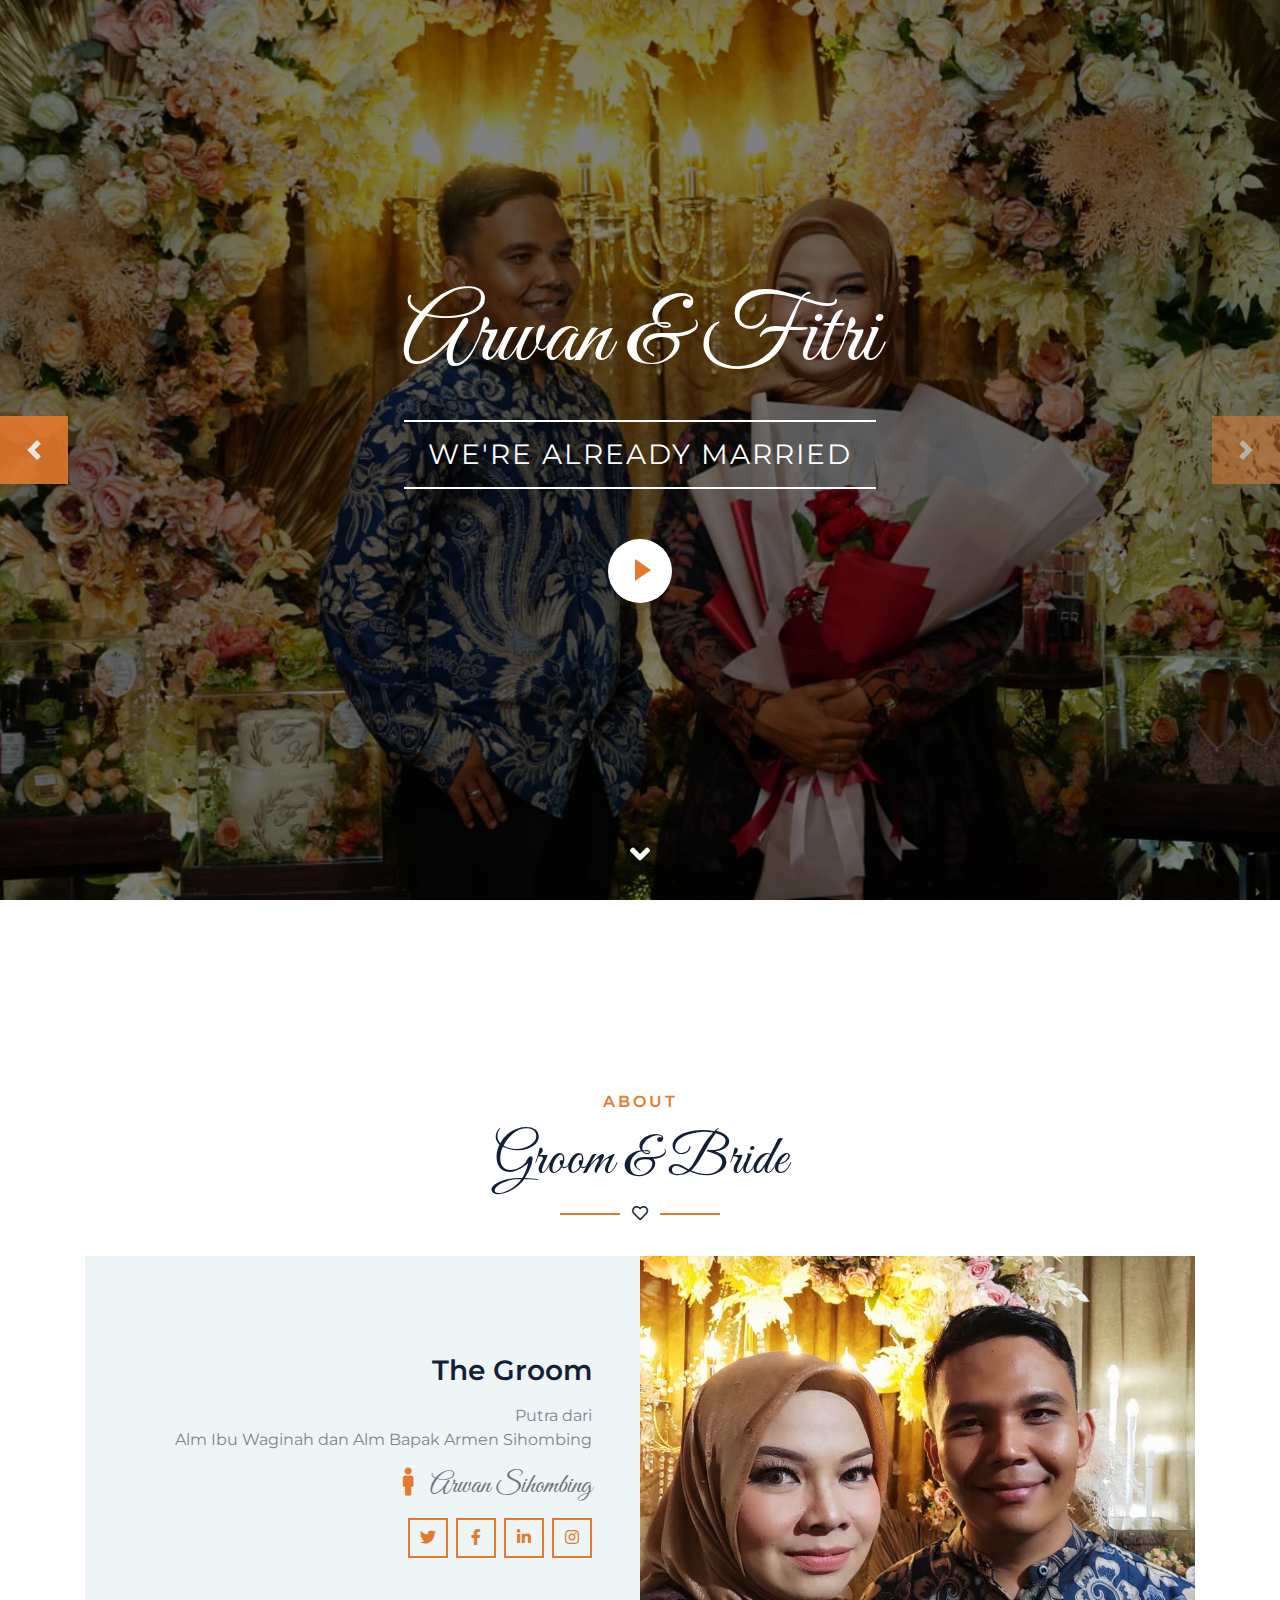
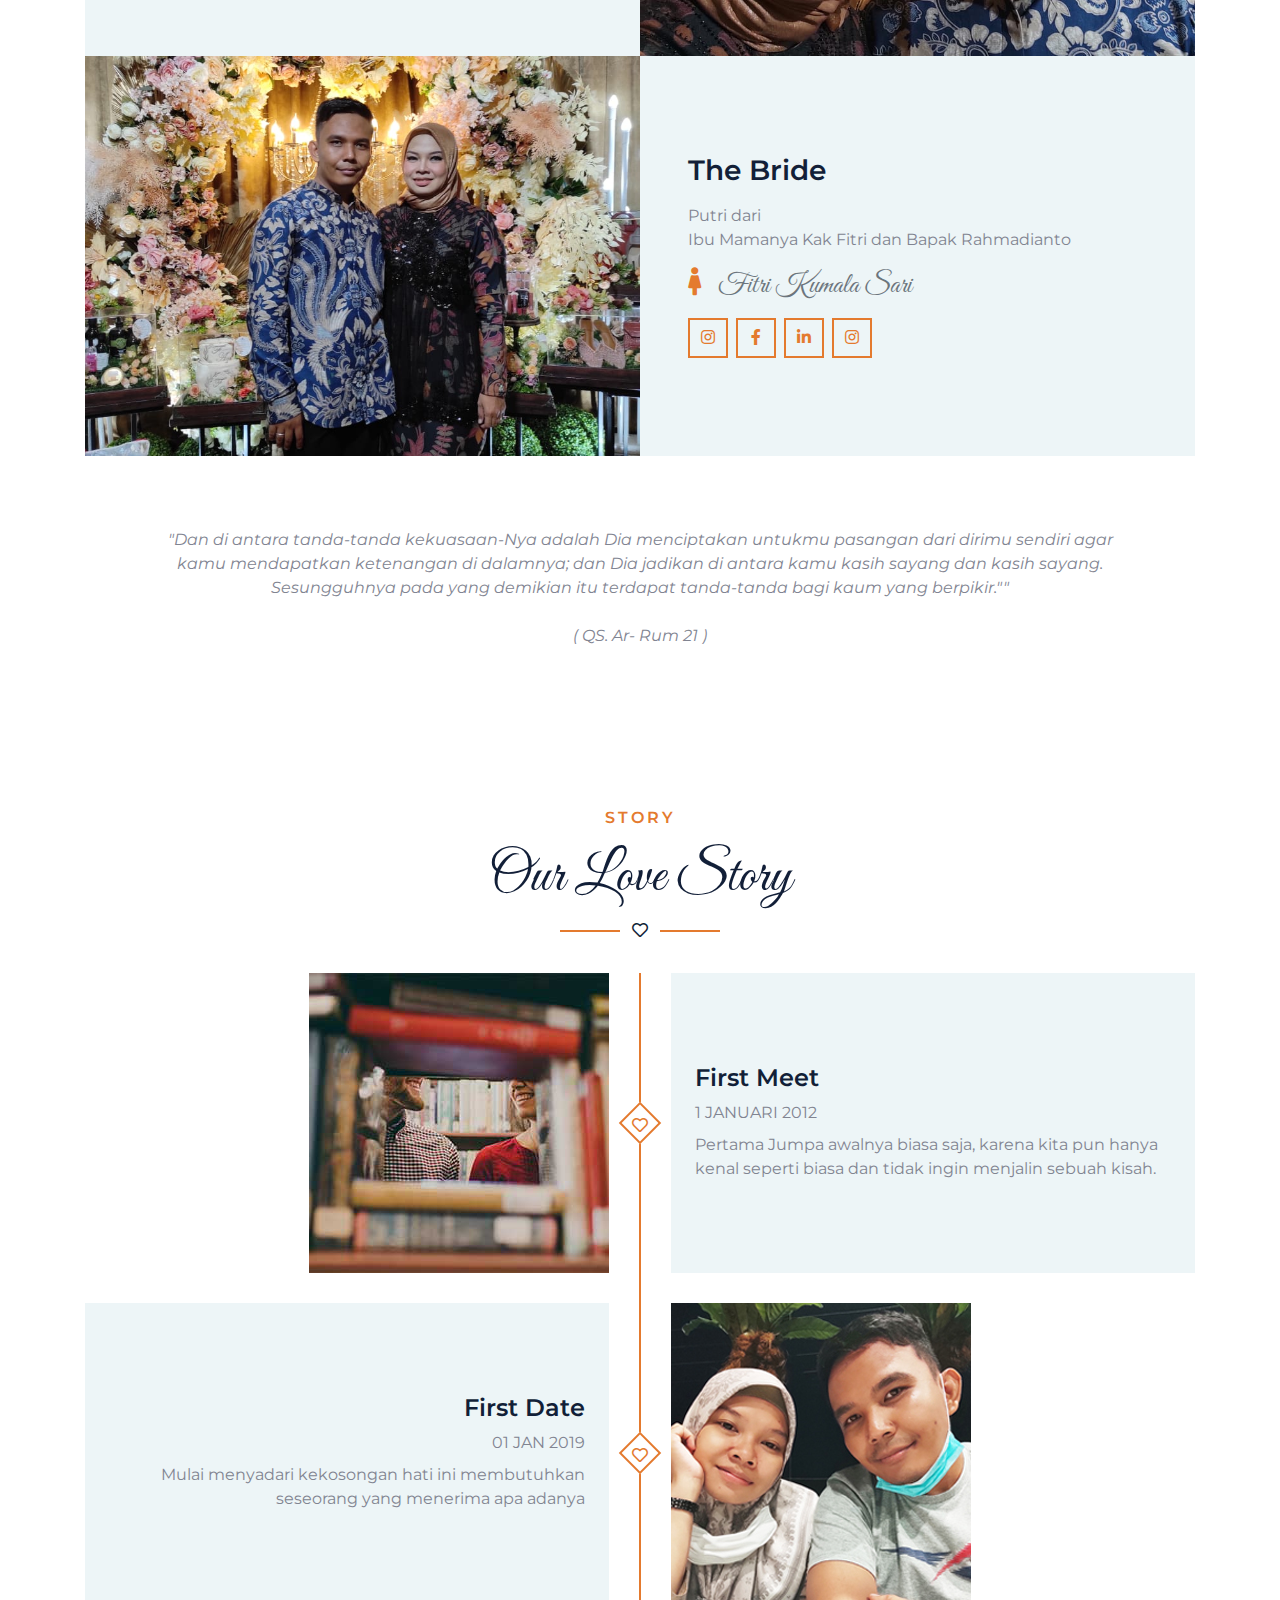
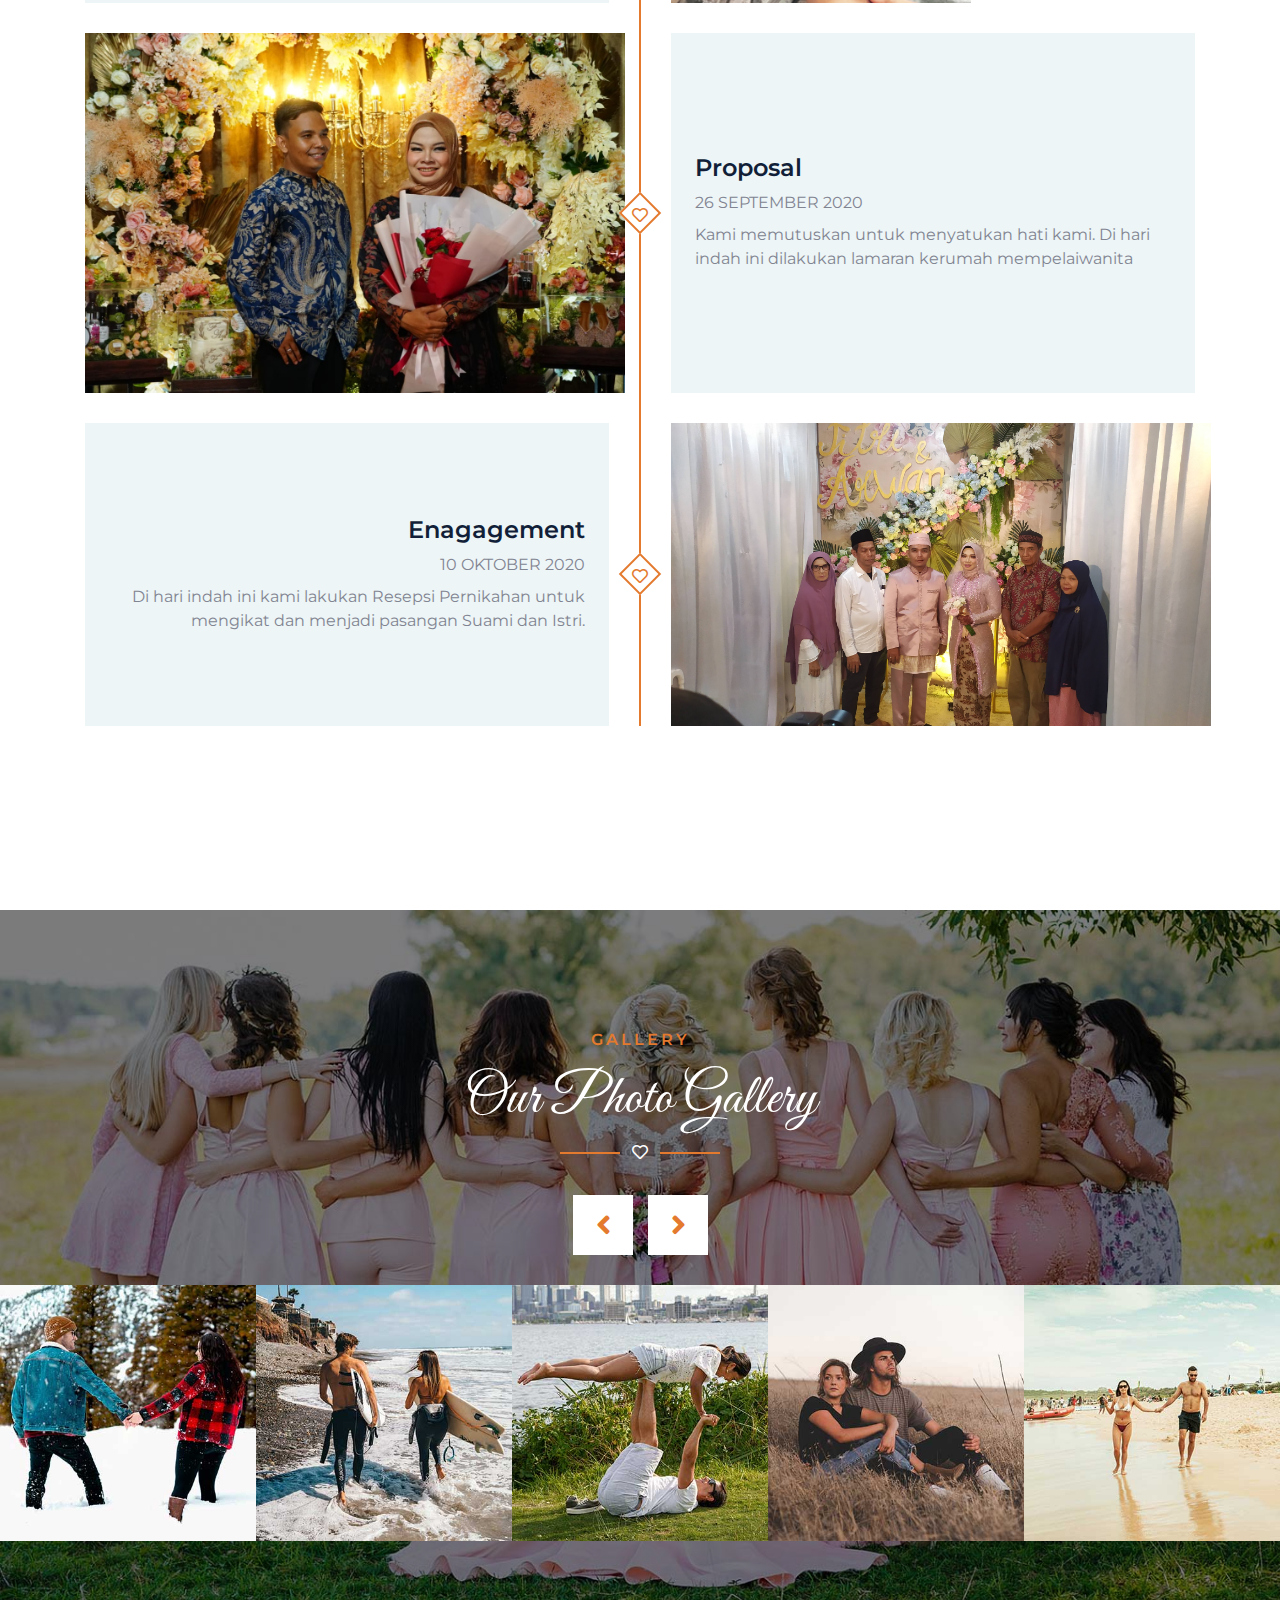
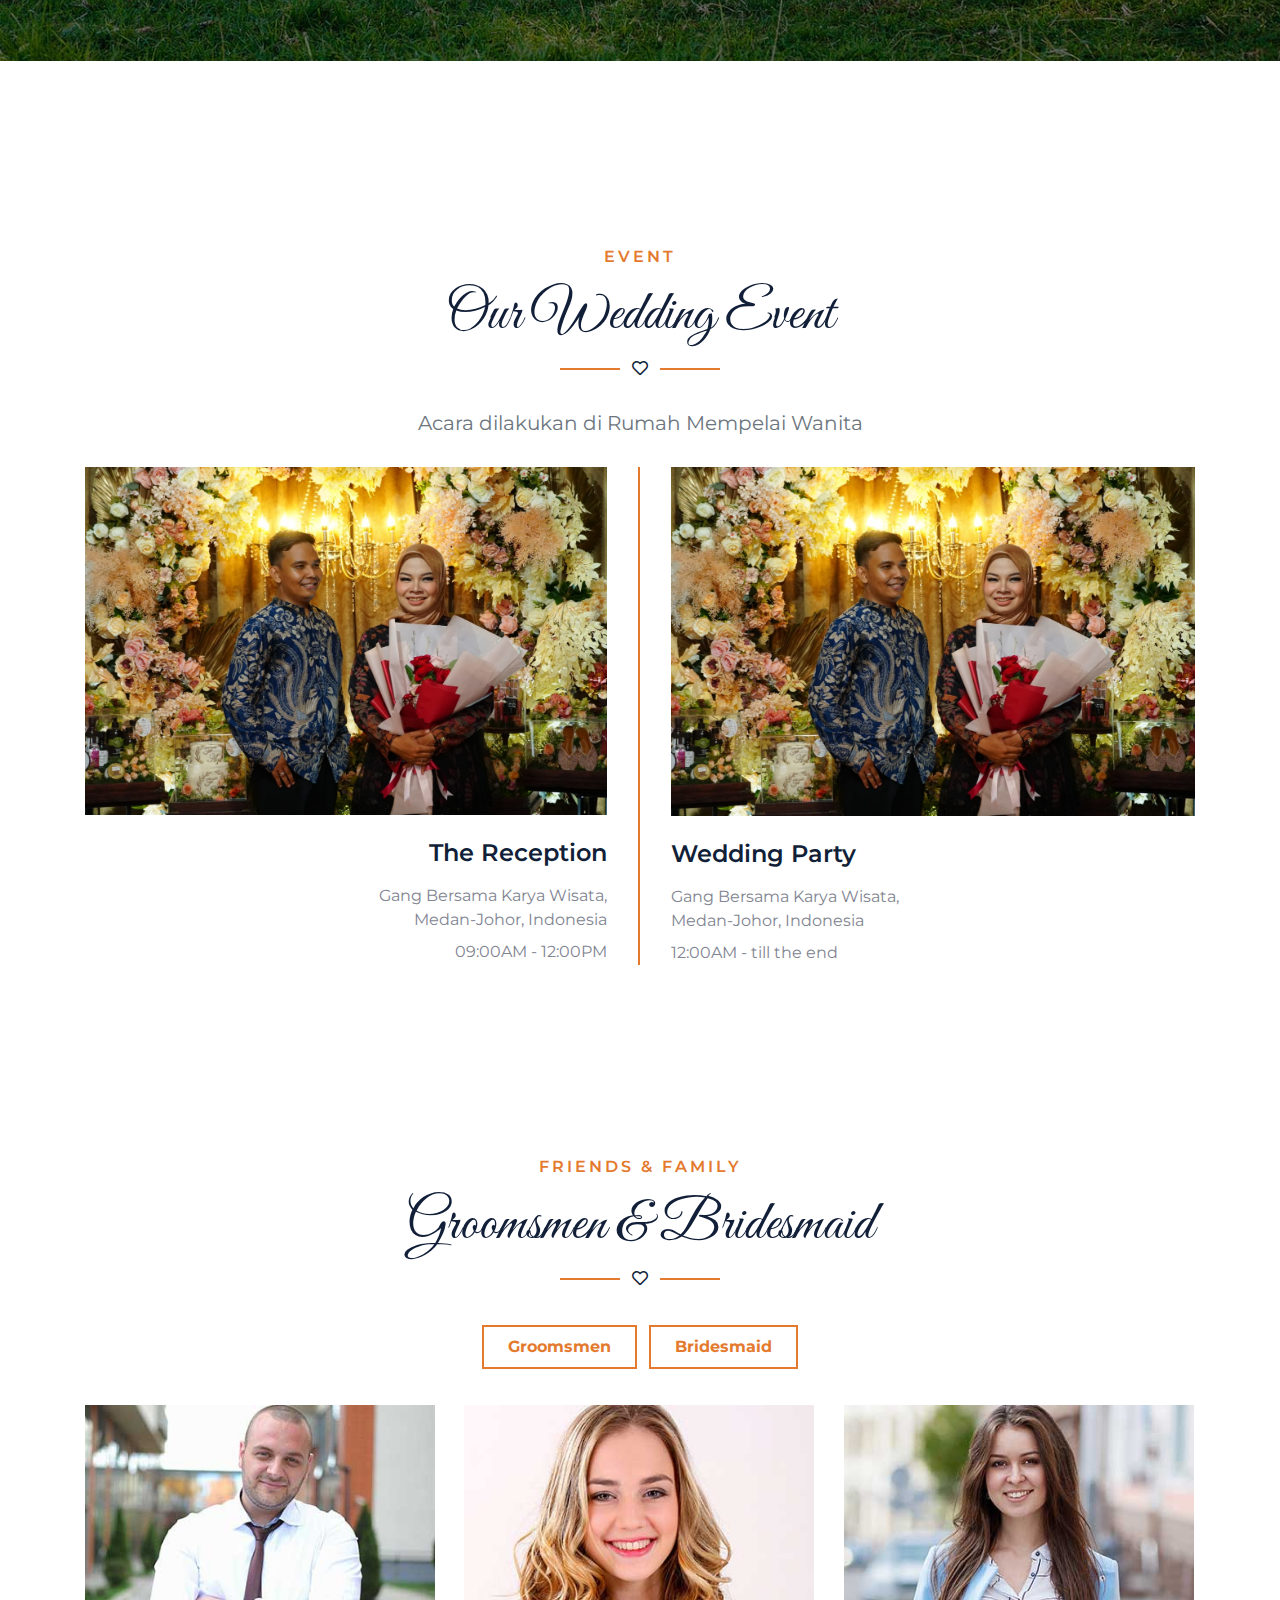
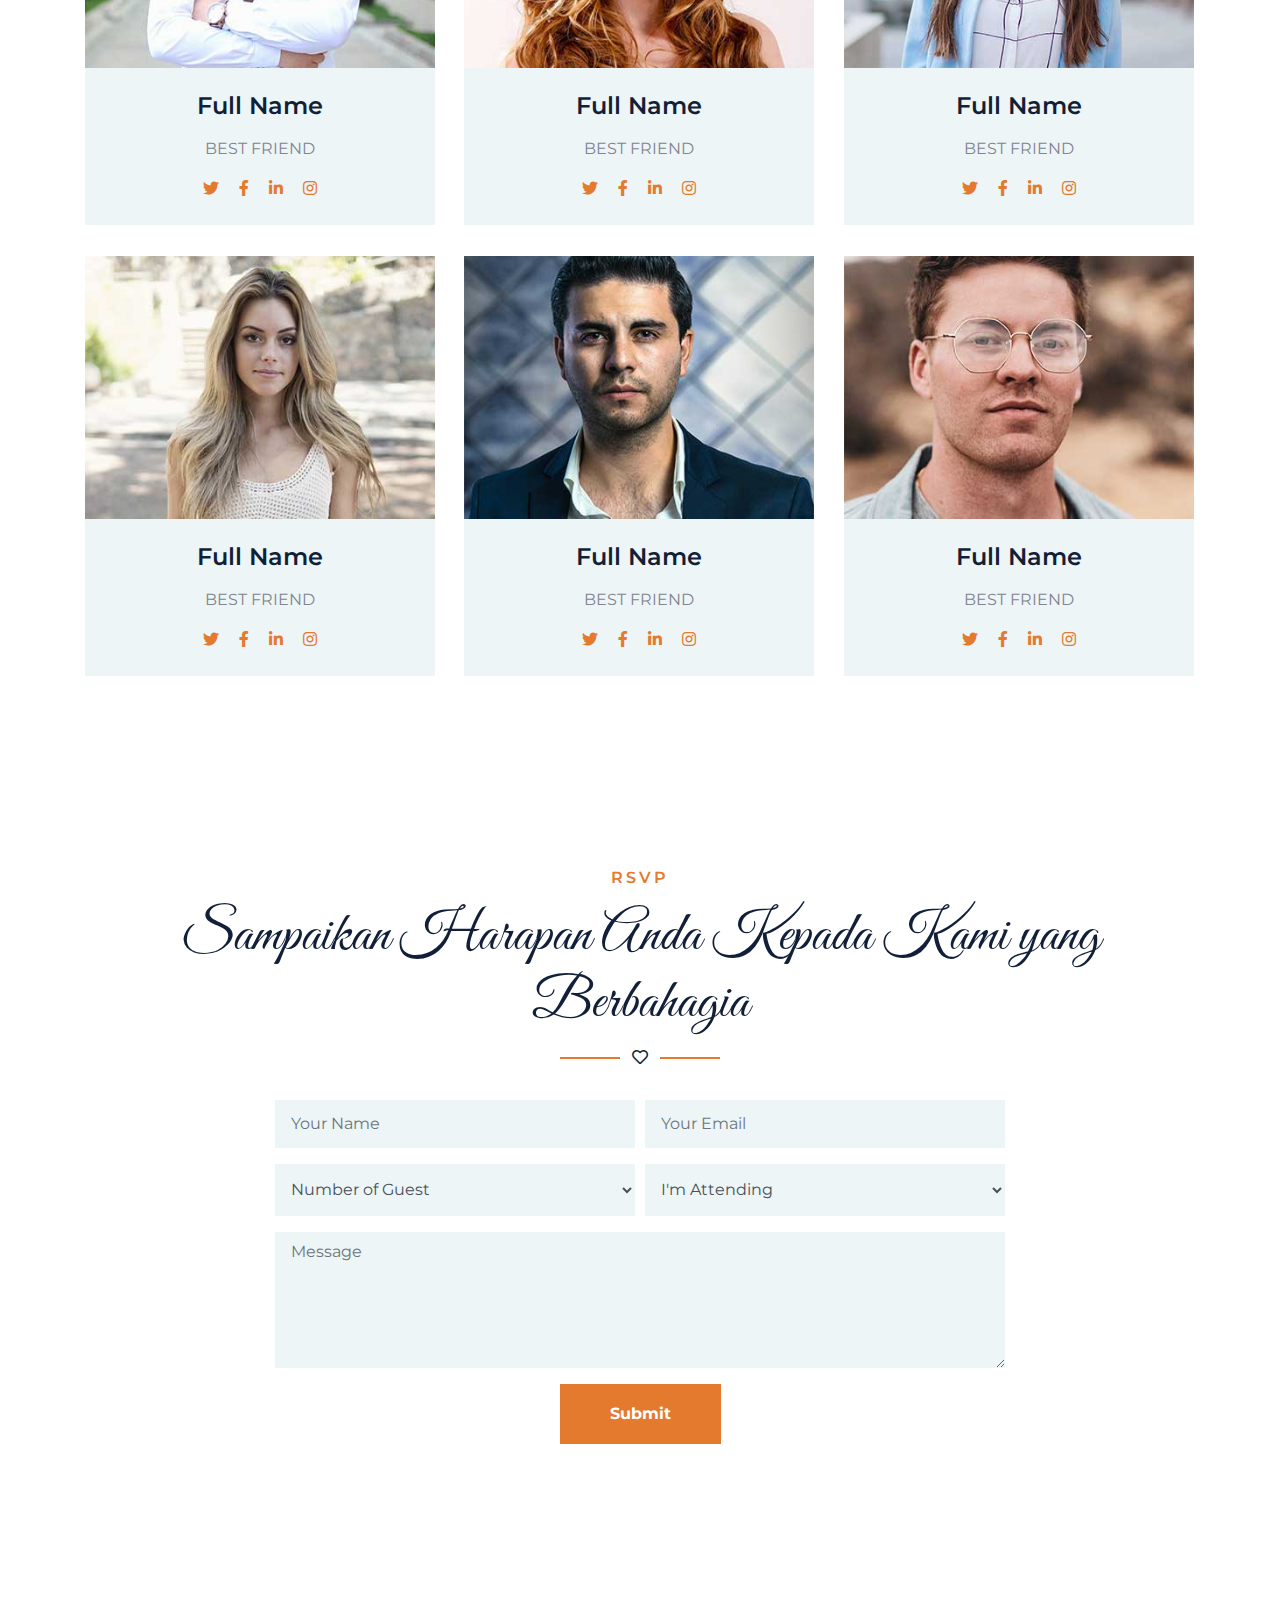
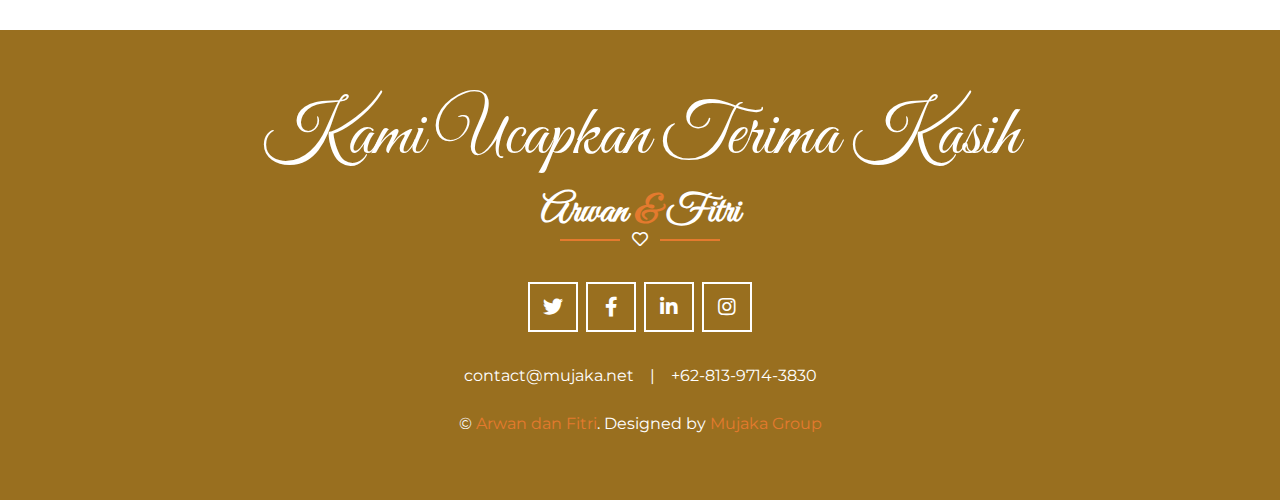
==== wedding1/index.html @ df1757e2 "adding other web" ====
<!DOCTYPE html>
<html lang="en">

<head>
    <meta charset="utf-8">
    <title>Arwan & Fitri Wedding</title>
    <meta content="width=device-width, initial-scale=1.0" name="viewport">
    <meta content="Free HTML Templates" name="keywords">
    <meta content="Free HTML Templates" name="description">

    <!-- Favicon -->
    <link href="img/favicon.ico" rel="icon">

    <!-- Google Web Fonts -->
    <link rel="preconnect" href="https://fonts.gstatic.com">
    <link href="https://fonts.googleapis.com/css2?family=Great+Vibes&family=Montserrat:wght@400;600&display=swap" rel="stylesheet"> 

    <!-- Font Awesome -->
    <link href="https://cdnjs.cloudflare.com/ajax/libs/font-awesome/5.10.0/css/all.min.css" rel="stylesheet">

    <!-- Libraries Stylesheet -->
    <link href="lib/owlcarousel/assets/owl.carousel.min.css" rel="stylesheet">
    <link href="lib/lightbox/css/lightbox.min.css" rel="stylesheet">

    <!-- Customized Bootstrap Stylesheet -->
    <link href="css/style.css" rel="stylesheet">
</head>

<body data-spy="scroll" data-target=".navbar" data-offset="51">  


    <!-- Navbar Start -->
    <nav class="navbar fixed-top shadow-sm navbar-expand-lg bg-brown navbar-dark py-3 py-lg-0 px-lg-5">
        <a href="index.html" class="navbar-brand d-block d-lg-none">
            <h1 class="font-secondary text-white mb-n2">Arwan <span class="text-primary">&</span> Fitri</h1>
        </a>
        <button type="button" class="bg-brown navbar-toggler" data-toggle="collapse" data-target="#navbarCollapse">
            <span class="navbar-toggler-icon"></span>
        </button>
        <div class="bg-brown collapse navbar-collapse justify-content-between" id="navbarCollapse">
            <div class="navbar-nav ml-auto py-0">
                <a href="#home" class="nav-item nav-link active">Home</a>
                <a href="#about" class="nav-item nav-link">About</a>
                <a href="#story" class="nav-item nav-link">Story</a>
                <a href="#gallery" class="nav-item nav-link">Gallery</a>
            </div>
            <a href="index.html" class="navbar-brand mx-5 d-none d-lg-block">
                <h1 class="font-secondary text-white mb-n2">Arwan <span class="text-primary">&</span> Fitri</h1>
            </a>
            <div class="navbar-nav mr-auto py-0">
                <a href="#family" class="nav-item nav-link">Family</a>
                <a href="#event" class="nav-item nav-link">Event</a>
                <a href="#rsvp" class="nav-item nav-link">RSVP</a>
                <a href="#contact" class="nav-item nav-link">Contact</a>
            </div>
        </div>
    </nav>
    <!-- Navbar End -->


    <!-- Carousel Start -->
    <div class="container-fluid p-0 mb-5 pb-5" id="home">
        <div id="header-carousel" class="carousel slide carousel-fade" data-ride="carousel">
            <div class="carousel-inner">
                <div class="carousel-item position-relative active" style="height: 100vh; min-height: 400px;">
                    <img class="position-absolute w-100 h-100" src="img/foto1.jpg" style="object-fit: cover;">
                    <div class="carousel-caption d-flex flex-column align-items-center justify-content-center">
                        <div class="p-3" style="max-width: 900px;">
                            <h1 class="display-1 font-secondary text-white mt-n3 mb-md-4">Arwan & Fitri</h1>
                            <div class="d-inline-block border-top border-bottom border-light py-3 px-4">
                                <h3 class="text-uppercase font-weight-normal text-white m-0" style="letter-spacing: 2px;">We're already married</h3>
                            </div>
                            <button type="button" class="btn-play mx-auto" data-toggle="modal"
                                data-src="https://youtu.be/7ZTolmEWSuM" data-target="#videoModal">
                                <span></span>
                            </button>
                        </div>
                    </div>
                </div>
                <div class="carousel-item position-relative" style="height: 100vh; min-height: 400px;">
                    <img class="position-absolute w-100 h-100" src="img/foto2.jpg" style="object-fit: cover;">
                    <div class="carousel-caption d-flex flex-column align-items-center justify-content-center">
                        <div class="p-3" style="max-width: 900px;">
                            <h1 class="display-1 font-secondary text-white mt-n3 mb-md-4">Arwan & Fitri</h1>
                            <div class="d-inline-block border-top border-bottom border-light py-3 px-4">
                                <h3 class="text-uppercase font-weight-normal text-white m-0" style="letter-spacing: 2px;">We're already married</h3>
                            </div>
                            <button type="button" class="btn-play mx-auto" data-toggle="modal"
                                data-src="https://youtu.be/7ZTolmEWSuM" data-target="#videoModal">
                                <span></span>
                            </button>
                        </div>
                    </div>
                </div>
            </div>
            <a class="carousel-control-prev justify-content-start" href="#header-carousel" data-slide="prev">
                <div class="btn btn-primary px-0" style="width: 68px; height: 68px;">
                    <span class="carousel-control-prev-icon mt-3"></span>
                </div>
            </a>
            <a class="carousel-control-next justify-content-end" href="#header-carousel" data-slide="next">
                <div class="btn btn-primary px-0" style="width: 68px; height: 68px;">
                    <span class="carousel-control-next-icon mt-3"></span>
                </div>
            </a>
        </div>
    </div>
    <!-- Carousel End -->


    <!-- Video Modal Start -->
    <div class="modal fade" id="videoModal" tabindex="-1" role="dialog" aria-labelledby="exampleModalLabel" aria-hidden="true">
        <div class="modal-dialog" role="document">
            <div class="modal-content">
                <div class="modal-body">
                    <button type="button" class="close" data-dismiss="modal" aria-label="Close">
                        <span aria-hidden="true">&times;</span>
                    </button>        
                    <!-- 16:9 aspect ratio -->
                    <div class="embed-responsive embed-responsive-16by9">
                        <iframe class="embed-responsive-item" src="" id="video"  allowscriptaccess="always" allow="autoplay"></iframe>
                    </div>
                </div>
            </div>
        </div>
    </div>
    <!-- Video Modal End -->


    <!-- About Start -->
    <div class="container-fluid py-5" id="about">
        <div class="container py-5">
            <div class="section-title position-relative text-center">
                <h6 class="text-uppercase text-primary mb-3" style="letter-spacing: 3px;">About</h6>
                <h1 class="font-secondary display-4">Groom & Bride</h1>
                <i class="far fa-heart text-dark"></i>
            </div>
            <div class="row m-0 mb-4 mb-md-0 pb-2 pb-md-0">
                <div class="col-md-6 p-0 text-center text-md-right">
                    <div class="h-100 d-flex flex-column justify-content-center bg-secondary p-5">
                        <h3 class="mb-3">The Groom</h3>
                        <p>Putra dari 
                            <br/>Alm Ibu Waginah dan Alm Bapak Armen Sihombing</p>
                        <h3 class="font-secondary font-weight-normal text-muted mb-3"><i class="fa fa-male text-primary pr-3"></i>Arwan Sihombing</h3>
                        <div class="position-relative">
                            <a class="btn btn-outline-primary btn-square mr-1" href="#"><i class="fab fa-twitter"></i></a>
                            <a class="btn btn-outline-primary btn-square mr-1" href="#"><i class="fab fa-facebook-f"></i></a>
                            <a class="btn btn-outline-primary btn-square mr-1" href="#"><i class="fab fa-linkedin-in"></i></a>
                            <a class="btn btn-outline-primary btn-square" href="#"><i class="fab fa-instagram"></i></a>
                        </div>
                    </div>
                </div>
                <div class="col-md-6 p-0" style="min-height: 400px;">
                    <img class="position-absolute w-100 h-100" src="img/foto3.jpg" style="object-fit: cover;">
                </div>
            </div>
            <div class="row m-0">
                <div class="col-md-6 p-0" style="min-height: 400px;">
                    <img class="position-absolute w-100 h-100" src="img/foto4.jpg" style="object-fit: cover;">
                </div>
                <div class="col-md-6 p-0 text-center text-md-left">
                    <div class="h-100 d-flex flex-column justify-content-center bg-secondary p-5">
                        <h3 class="mb-3">The Bride</h3>
                        <p>
                            Putri dari
                            <br/> Ibu Mamanya Kak Fitri dan Bapak Rahmadianto
                        </p>
                        <h3 class="font-secondary font-weight-normal text-muted mb-3"><i class="fa fa-female text-primary pr-3"></i>Fitri Kumala Sari</h3>
                        <div class="position-relative">
                            <a class="btn btn-outline-primary btn-square mr-1" href="#"><i class="fab fa-instagram"></i></a>
                            <a class="btn btn-outline-primary btn-square mr-1" href="#"><i class="fab fa-facebook-f"></i></a>
                            <a class="btn btn-outline-primary btn-square mr-1" href="#"><i class="fab fa-linkedin-in"></i></a>
                            <a class="btn btn-outline-primary btn-square" href="#"><i class="fab fa-instagram"></i></a>
                        </div>
                    </div>
                </div>
            </div>
        </div>
        <br/>
        <p align="center">
            <i>
                "Dan di antara tanda-tanda kekuasaan-Nya adalah Dia menciptakan untukmu pasangan dari dirimu sendiri agar 
                <br/>kamu mendapatkan ketenangan di dalamnya; dan Dia jadikan di antara kamu kasih sayang dan kasih sayang. 
                <br/>Sesungguhnya pada yang demikian itu terdapat tanda-tanda bagi kaum yang berpikir.""
                <br/>
                <br/> ( QS. Ar- Rum 21 )
            </i>
        </p>
    </div>
    <!-- About End -->


    <!-- Story Start -->
    <div class="container-fluid py-5" id="story">
        <div class="container pt-5 pb-3">
            <div class="section-title position-relative text-center">
                <h6 class="text-uppercase text-primary mb-3" style="letter-spacing: 3px;">Story</h6>
                <h1 class="font-secondary display-4">Our Love Story</h1>
                <i class="far fa-heart text-dark"></i>
            </div>
            <div class="container timeline position-relative p-0">
                <div class="row">
                    <div class="col-md-6 text-center text-md-right">
                        <img class="img-fluid mr-md-3" src="img/story-1.jpg" alt="">
                    </div>
                    <div class="col-md-6 text-center text-md-left">
                        <div class="h-100 d-flex flex-column justify-content-center bg-secondary p-4 ml-md-3">
                            <h4 class="mb-2">First Meet</h4>
                            <p class="text-uppercase mb-2">1 Januari 2012</p>
                            <p class="m-0">Pertama Jumpa awalnya biasa saja, karena kita pun hanya kenal seperti biasa dan tidak ingin menjalin sebuah kisah.</p>
                        </div>
                    </div>
                </div>
                <div class="row">
                    <div class="col-md-6 text-center text-md-right">
                        <div class="h-100 d-flex flex-column justify-content-center bg-secondary p-4 mr-md-3">
                            <h4 class="mb-2">First Date</h4>
                            <p class="text-uppercase mb-2">01 Jan 2019</p>
                            <p class="m-0">
                                Mulai menyadari kekosongan hati ini membutuhkan seseorang yang menerima apa adanya
                            </p>
                        </div>
                    </div>
                    <div class="col-md-6 text-center text-md-left">
                        <img class="img-fluid ml-md-3" src="img/story-2.jpg" alt="">
                    </div>
                </div>
                <div class="row">
                    <div class="col-md-6 text-center text-md-right">
                        <img class="img-fluid mr-md-3" src="img/foto1.jpg" alt="">
                    </div>
                    <div class="col-md-6 text-center text-md-left">
                        <div class="h-100 d-flex flex-column justify-content-center bg-secondary p-4 ml-md-3">
                            <h4 class="mb-2">Proposal</h4>
                            <p class="text-uppercase mb-2">26 September 2020</p>
                            <p class="m-0">Kami memutuskan untuk menyatukan hati kami. Di hari indah ini dilakukan lamaran kerumah mempelaiwanita</p>
                        </div>
                    </div>
                </div>
                <div class="row">
                    <div class="col-md-6 text-center text-md-right">
                        <div class="h-100 d-flex flex-column justify-content-center bg-secondary p-4 mr-md-3">
                            <h4 class="mb-2">Enagagement</h4>
                            <p class="text-uppercase mb-2">10 Oktober 2020</p>
                            <p class="m-0">Di hari indah ini kami lakukan Resepsi Pernikahan untuk mengikat dan menjadi pasangan Suami dan Istri.</p>
                        </div>
                    </div>
                    <div class="col-md-6 text-center text-md-left">
                        <img class="img-fluid ml-md-3" src="img/foto2.jpg" alt="">
                    </div>
                </div>
            </div>
        </div>
    </div>
    <!-- Story End -->


    <!-- Gallery Start -->
    <div class="container-fluid bg-gallery" id="gallery" style="padding: 120px 0; margin: 90px 0;">
        <div class="section-title position-relative text-center" style="margin-bottom: 120px;">
            <h6 class="text-uppercase text-primary mb-3" style="letter-spacing: 3px;">Gallery</h6>
            <h1 class="font-secondary display-4 text-white">Our Photo Gallery</h1>
            <i class="far fa-heart text-white"></i>
        </div>
        <div class="owl-carousel gallery-carousel">
            <div class="gallery-item">
                <img class="img-fluid w-100" src="img/gallery-1.jpg" alt="">
                <a href="img/gallery-1.jpg" data-lightbox="gallery">
                    <i class="fa fa-2x fa-plus text-white"></i>
                </a>
            </div>
            <div class="gallery-item">
                <img class="img-fluid w-100" src="img/gallery-2.jpg" alt="">
                <a href="img/gallery-2.jpg" data-lightbox="gallery">
                    <i class="fa fa-2x fa-plus text-white"></i>
                </a>
            </div>
            <div class="gallery-item">
                <img class="img-fluid w-100" src="img/gallery-3.jpg" alt="">
                <a href="img/gallery-3.jpg" data-lightbox="gallery">
                    <i class="fa fa-2x fa-plus text-white"></i>
                </a>
            </div>
            <div class="gallery-item">
                <img class="img-fluid w-100" src="img/gallery-4.jpg" alt="">
                <a href="img/gallery-4.jpg" data-lightbox="gallery">
                    <i class="fa fa-2x fa-plus text-white"></i>
                </a>
            </div>
            <div class="gallery-item">
                <img class="img-fluid w-100" src="img/gallery-5.jpg" alt="">
                <a href="img/gallery-5.jpg" data-lightbox="gallery">
                    <i class="fa fa-2x fa-plus text-white"></i>
                </a>
            </div>
            <div class="gallery-item">
                <img class="img-fluid w-100" src="img/gallery-6.jpg" alt="">
                <a href="img/gallery-6.jpg" data-lightbox="gallery">
                    <i class="fa fa-2x fa-plus text-white"></i>
                </a>
            </div>
        </div>
    </div>
    <!-- Gallery End -->


    <!-- Event Start -->
    <div class="container-fluid py-5" id="event">
        <div class="container py-5">
            <div class="section-title position-relative text-center">
                <h6 class="text-uppercase text-primary mb-3" style="letter-spacing: 3px;">Event</h6>
                <h1 class="font-secondary display-4">Our Wedding Event</h1>
                <i class="far fa-heart text-dark"></i>
            </div>
            <div class="row justify-content-center">
                <div class="col-md-6 text-center">
                    <h5 class="font-weight-normal text-muted mb-3 pb-3">Acara dilakukan di Rumah Mempelai Wanita</h5>
                </div>
            </div>
            <div class="row">
                <div class="col-md-6 border-right border-primary">
                    <div class="text-center text-md-right mr-md-3 mb-4 mb-md-0">
                        <img class="img-fluid mb-4" src="img/foto1.jpg" alt="">
                        <h4 class="mb-3">The Reception</h4>
                        <p class="mb-2">Gang Bersama Karya Wisata, 
                            <br/>Medan-Johor, Indonesia</p>
                        <p class="mb-0">09:00AM - 12:00PM</p>
                    </div>
                </div>
                <div class="col-md-6">
                    <div class="text-center text-md-left ml-md-3">
                        <img class="img-fluid mb-4" src="img/foto1.jpg" alt="">
                        <h4 class="mb-3">Wedding Party</h4>
                        <p class="mb-2">Gang Bersama Karya Wisata, 
                            <br/>Medan-Johor, Indonesia</p>
                        <p class="mb-0">12:00AM - till the end</p>
                    </div>
                </div>
            </div>
        </div>
    </div>
    <!-- Event End -->


    <!-- Friends & Family Start -->
    <div class="container-fluid py-5" id="family">
        <div class="container pt-5 pb-3">
            <div class="section-title position-relative text-center">
                <h6 class="text-uppercase text-primary mb-3" style="letter-spacing: 3px;">Friends & Family</h6>
                <h1 class="font-secondary display-4">Groomsmen & Bridesmaid</h1>
                <i class="far fa-heart text-dark"></i>
            </div>
            <div class="row">
                <div class="col-12 text-center mb-2">
                    <ul class="list-inline mb-4" id="portfolio-flters">
                        <li class="btn btn-outline-primary font-weight-bold m-1 py-2 px-4" data-filter=".first">Groomsmen</li>
                        <li class="btn btn-outline-primary font-weight-bold m-1 py-2 px-4" data-filter=".second">Bridesmaid</li>
                    </ul>
                </div>
            </div>
            <div class="row portfolio-container">
                <div class="col-lg-4 col-md-6 mb-4 portfolio-item first">
                    <div class="position-relative mb-2">
                        <img class="img-fluid w-100" src="img/groomsmen-1.jpg" alt="">
                        <div class="bg-secondary text-center p-4">
                            <h4 class="mb-3">Full Name</h4>
                            <p class="text-uppercase">Best Friend</p>
                            <div class="d-inline-block">
                                <a class="mx-2" href="#"><i class="fab fa-twitter"></i></a>
                                <a class="mx-2" href="#"><i class="fab fa-facebook-f"></i></a>
                                <a class="mx-2" href="#"><i class="fab fa-linkedin-in"></i></a>
                                <a class="mx-2" href="#"><i class="fab fa-instagram"></i></a>
                            </div>
                        </div>
                    </div>
                </div>
                <div class="col-lg-4 col-md-6 mb-4 portfolio-item second">
                    <div class="position-relative mb-2">
                        <img class="img-fluid w-100" src="img/bridesmaid-1.jpg" alt="">
                        <div class="bg-secondary text-center p-4">
                            <h4 class="mb-3">Full Name</h4>
                            <p class="text-uppercase">Best Friend</p>
                            <div class="d-inline-block">
                                <a class="mx-2" href="#"><i class="fab fa-twitter"></i></a>
                                <a class="mx-2" href="#"><i class="fab fa-facebook-f"></i></a>
                                <a class="mx-2" href="#"><i class="fab fa-linkedin-in"></i></a>
                                <a class="mx-2" href="#"><i class="fab fa-instagram"></i></a>
                            </div>
                        </div>
                    </div>
                </div>
                <div class="col-lg-4 col-md-6 mb-4 portfolio-item first">
                    <div class="position-relative mb-2">
                        <img class="img-fluid w-100" src="img/groomsmen-2.jpg" alt="">
                        <div class="bg-secondary text-center p-4">
                            <h4 class="mb-3">Full Name</h4>
                            <p class="text-uppercase">Best Friend</p>
                            <div class="d-inline-block">
                                <a class="mx-2" href="#"><i class="fab fa-twitter"></i></a>
                                <a class="mx-2" href="#"><i class="fab fa-facebook-f"></i></a>
                                <a class="mx-2" href="#"><i class="fab fa-linkedin-in"></i></a>
                                <a class="mx-2" href="#"><i class="fab fa-instagram"></i></a>
                            </div>
                        </div>
                    </div>
                </div>
                <div class="col-lg-4 col-md-6 mb-4 portfolio-item second">
                    <div class="position-relative mb-2">
                        <img class="img-fluid w-100" src="img/bridesmaid-2.jpg" alt="">
                        <div class="bg-secondary text-center p-4">
                            <h4 class="mb-3">Full Name</h4>
                            <p class="text-uppercase">Best Friend</p>
                            <div class="d-inline-block">
                                <a class="mx-2" href="#"><i class="fab fa-twitter"></i></a>
                                <a class="mx-2" href="#"><i class="fab fa-facebook-f"></i></a>
                                <a class="mx-2" href="#"><i class="fab fa-linkedin-in"></i></a>
                                <a class="mx-2" href="#"><i class="fab fa-instagram"></i></a>
                            </div>
                        </div>
                    </div>
                </div>
                <div class="col-lg-4 col-md-6 mb-4 portfolio-item first">
                    <div class="position-relative mb-2">
                        <img class="img-fluid w-100" src="img/groomsmen-3.jpg" alt="">
                        <div class="bg-secondary text-center p-4">
                            <h4 class="mb-3">Full Name</h4>
                            <p class="text-uppercase">Best Friend</p>
                            <div class="d-inline-block">
                                <a class="mx-2" href="#"><i class="fab fa-twitter"></i></a>
                                <a class="mx-2" href="#"><i class="fab fa-facebook-f"></i></a>
                                <a class="mx-2" href="#"><i class="fab fa-linkedin-in"></i></a>
                                <a class="mx-2" href="#"><i class="fab fa-instagram"></i></a>
                            </div>
                        </div>
                    </div>
                </div>
                <div class="col-lg-4 col-md-6 mb-4 portfolio-item second">
                    <div class="position-relative mb-2">
                        <img class="img-fluid w-100" src="img/bridesmaid-3.jpg" alt="">
                        <div class="bg-secondary text-center p-4">
                            <h4 class="mb-3">Full Name</h4>
                            <p class="text-uppercase">Best Friend</p>
                            <div class="d-inline-block">
                                <a class="mx-2" href="#"><i class="fab fa-twitter"></i></a>
                                <a class="mx-2" href="#"><i class="fab fa-facebook-f"></i></a>
                                <a class="mx-2" href="#"><i class="fab fa-linkedin-in"></i></a>
                                <a class="mx-2" href="#"><i class="fab fa-instagram"></i></a>
                            </div>
                        </div>
                    </div>
                </div>
            </div>
        </div>
    </div>
    <!-- Friends & Family End -->


    <!-- RSVP Start -->
    <div class="container-fluid py-5" id="rsvp">
        <div class="container py-5">
            <div class="section-title position-relative text-center">
                <h6 class="text-uppercase text-primary mb-3" style="letter-spacing: 3px;">RSVP</h6>
                <h1 class="font-secondary display-4">Sampaikan Harapan Anda Kepada Kami yang Berbahagia</h1>
                <i class="far fa-heart text-dark"></i>
            </div>
            <div class="row justify-content-center">
                <div class="col-lg-8">
                    <div class="text-center">
                        <form>
                            <div class="form-row">
                                <div class="form-group col-sm-6">
                                    <input type="text" class="form-control bg-secondary border-0 py-4 px-3" placeholder="Your Name"/>
                                </div>
                                <div class="form-group col-sm-6">
                                    <input type="email" class="form-control bg-secondary border-0 py-4 px-3" placeholder="Your Email"/>
                                </div>
                            </div>
                            <div class="form-row">
                                <div class="form-group col-sm-6">
                                    <select class="form-control bg-secondary border-0" style="height: 52px;">
                                        <option>Number of Guest</option>
                                        <option>1</option>
                                        <option>2</option>
                                        <option>3</option>
                                        <option>4</option>
                                    </select>
                                </div>
                                <div class="form-group col-sm-6">
                                    <select class="form-control bg-secondary border-0" style="height: 52px;">
                                        <option>I'm Attending</option>
                                        <option>All Events</option>
                                        <option>Wedding Party</option>
                                    </select>
                                </div>
                            </div>
                            <div class="form-group">
                                <textarea class="form-control bg-secondary border-0 py-2 px-3" rows="5" placeholder="Message" required="required"></textarea>
                            </div>
                            <div>
                                <button class="btn btn-primary font-weight-bold py-3 px-5" type="submit">Submit</button>
                            </div>
                        </form>
                        
                    </div>
                </div>
            </div>
        </div>
    </div>
    <!-- RSVP End -->


    <!-- Footer Start -->
    <div class=" container-fluid bg-brown text-white py-3" id="contact" style="margin-top: 90px;">
        <div class=" bg-brown container text-center py-5">
            <div class="section-title position-relative text-center">
                <audio autoplay loop>
                    <source src="audio/music1.mp3" type="audio/mp3">
                    Your browser does not support the audio element.
                  </audio>
                <h2 class="font-secondary display-3 text-white">Kami Ucapkan Terima Kasih</h2>
                <h1 class="font-secondary text-white mb-n2">Arwan <span class="text-primary">&</span> Fitri</h1>
                <i class="far fa-heart text-white"></i>
            </div>
            <div class="d-flex justify-content-center mb-4">
                <a class="btn btn-lg btn-outline-light btn-lg-square mr-2" href="#"><i class="fab fa-twitter"></i></a>
                <a class="btn btn-lg btn-outline-light btn-lg-square mr-2" href="#"><i class="fab fa-facebook-f"></i></a>
                <a class="btn btn-lg btn-outline-light btn-lg-square mr-2" href="#"><i class="fab fa-linkedin-in"></i></a>
                <a class="btn btn-lg btn-outline-light btn-lg-square" href="#"><i class="fab fa-instagram"></i></a>
            </div>
            <div class="d-flex justify-content-center py-2">
                <p class="text-white" href="#">contact@mujaka.net</p>
                <span class="px-3">|</span>
                <p class="text-white" href="#">+62-813-9714-3830</p>
            </div>
            <p class="m-0">&copy; <a class="text-primary" href="#">Arwan dan Fitri</a>. Designed by <a class="text-primary" href="https://mujaka.net">Mujaka Group</a>
            </p>
        </div>
    </div>
    <!-- Footer End -->


    <!-- Scroll to Bottom -->
    <i class="fa fa-2x fa-angle-down text-white scroll-to-bottom"></i>

    <!-- Back to Top -->
    <a href="#" class="btn btn-lg btn-outline-primary btn-lg-square back-to-top"><i class="fa fa-angle-double-up"></i></a>


    <!-- JavaScript Libraries -->
    <script src="https://code.jquery.com/jquery-3.4.1.min.js"></script>
    <script src="https://stackpath.bootstrapcdn.com/bootstrap/4.4.1/js/bootstrap.bundle.min.js"></script>
    <script src="lib/easing/easing.min.js"></script>
    <script src="lib/waypoints/waypoints.min.js"></script>
    <script src="lib/owlcarousel/owl.carousel.min.js"></script>
    <script src="lib/isotope/isotope.pkgd.min.js"></script>
    <script src="lib/lightbox/js/lightbox.min.js"></script>

    <!-- Template Javascript -->
    <script src="js/main.js"></script>
</body>

</html>
---- wedding1/css/style.css ----
/******* Bootstrap Theming ********/
/*!
 * Bootstrap v4.5.3 (https://getbootstrap.com/)
 * Copyright 2011-2020 The Bootstrap Authors
 * Copyright 2011-2020 Twitter, Inc.
 * Licensed under MIT (https://github.com/twbs/bootstrap/blob/main/LICENSE)
 */
:root {
  --blue: #007bff;
  --indigo: #6610f2;
  --purple: #6f42c1;
  --pink: #e83e8c;
  --red: #dc3545;
  --orange: #fd7e14;
  --yellow: #ffc107;
  --green: #28a745;
  --teal: #20c997;
  --cyan: #17a2b8;
  --white: #fff;
  --gray: #6c757d;
  --gray-dark: #343a40;
  --primary: #E47A2E;
  --secondary: #EDF5F7;
  --success: #28a745;
  --info: #17a2b8;
  --warning: #ffc107;
  --danger: #dc3545;
  --light: #FFFFFF;
  --dark: #121F38;
  --breakpoint-xs: 0;
  --breakpoint-sm: 576px;
  --breakpoint-md: 768px;
  --breakpoint-lg: 992px;
  --breakpoint-xl: 1200px;
  --font-family-sans-serif: "Montserrat", sans-serif;
  --font-family-monospace: SFMono-Regular, Menlo, Monaco, Consolas, "Liberation Mono", "Courier New", monospace;
}

*,
*::before,
*::after {
  box-sizing: border-box;
}

html {
  font-family: sans-serif;
  line-height: 1.15;
  -webkit-text-size-adjust: 100%;
  -webkit-tap-highlight-color: rgba(0, 0, 0, 0);
}

article, aside, figcaption, figure, footer, header, hgroup, main, nav, section {
  display: block;
}

body {
  margin: 0;
  font-family: "Montserrat", sans-serif;
  font-size: 1rem;
  font-weight: 400;
  line-height: 1.5;
  color: #818491;
  text-align: left;
  background-color: #FFFFFF;
}

[tabindex="-1"]:focus:not(:focus-visible) {
  outline: 0 !important;
}

hr {
  box-sizing: content-box;
  height: 0;
  overflow: visible;
}

h1, h2, h3, h4, h5, h6 {
  margin-top: 0;
  margin-bottom: 0.5rem;
}

p {
  margin-top: 0;
  margin-bottom: 1rem;
}

abbr[title],
abbr[data-original-title] {
  text-decoration: underline;
  text-decoration: underline dotted;
  cursor: help;
  border-bottom: 0;
  text-decoration-skip-ink: none;
}

address {
  margin-bottom: 1rem;
  font-style: normal;
  line-height: inherit;
}

ol,
ul,
dl {
  margin-top: 0;
  margin-bottom: 1rem;
}

ol ol,
ul ul,
ol ul,
ul ol {
  margin-bottom: 0;
}

dt {
  font-weight: 700;
}

dd {
  margin-bottom: .5rem;
  margin-left: 0;
}

blockquote {
  margin: 0 0 1rem;
}

b,
strong {
  font-weight: bolder;
}

small {
  font-size: 80%;
}

sub,
sup {
  position: relative;
  font-size: 75%;
  line-height: 0;
  vertical-align: baseline;
}

sub {
  bottom: -.25em;
}

sup {
  top: -.5em;
}

a {
  color: #E47A2E;
  text-decoration: none;
  background-color: transparent;
}

a:hover {
  color: #af5617;
  text-decoration: underline;
}

a:not([href]):not([class]) {
  color: inherit;
  text-decoration: none;
}

a:not([href]):not([class]):hover {
  color: inherit;
  text-decoration: none;
}

pre,
code,
kbd,
samp {
  font-family: SFMono-Regular, Menlo, Monaco, Consolas, "Liberation Mono", "Courier New", monospace;
  font-size: 1em;
}

pre {
  margin-top: 0;
  margin-bottom: 1rem;
  overflow: auto;
  -ms-overflow-style: scrollbar;
}

figure {
  margin: 0 0 1rem;
}

img {
  vertical-align: middle;
  border-style: none;
}

svg {
  overflow: hidden;
  vertical-align: middle;
}

table {
  border-collapse: collapse;
}

caption {
  padding-top: 0.75rem;
  padding-bottom: 0.75rem;
  color: #6c757d;
  text-align: left;
  caption-side: bottom;
}

th {
  text-align: inherit;
  text-align: -webkit-match-parent;
}

label {
  display: inline-block;
  margin-bottom: 0.5rem;
}

button {
  border-radius: 0;
}

button:focus {
  outline: 1px dotted;
  outline: 5px auto -webkit-focus-ring-color;
}

input,
button,
select,
optgroup,
textarea {
  margin: 0;
  font-family: inherit;
  font-size: inherit;
  line-height: inherit;
}

button,
input {
  overflow: visible;
}

button,
select {
  text-transform: none;
}

[role="button"] {
  cursor: pointer;
}

select {
  word-wrap: normal;
}

button,
[type="button"],
[type="reset"],
[type="submit"] {
  -webkit-appearance: button;
}

button:not(:disabled),
[type="button"]:not(:disabled),
[type="reset"]:not(:disabled),
[type="submit"]:not(:disabled) {
  cursor: pointer;
}

button::-moz-focus-inner,
[type="button"]::-moz-focus-inner,
[type="reset"]::-moz-focus-inner,
[type="submit"]::-moz-focus-inner {
  padding: 0;
  border-style: none;
}

input[type="radio"],
input[type="checkbox"] {
  box-sizing: border-box;
  padding: 0;
}

textarea {
  overflow: auto;
  resize: vertical;
}

fieldset {
  min-width: 0;
  padding: 0;
  margin: 0;
  border: 0;
}

legend {
  display: block;
  width: 100%;
  max-width: 100%;
  padding: 0;
  margin-bottom: .5rem;
  font-size: 1.5rem;
  line-height: inherit;
  color: inherit;
  white-space: normal;
}

@media (max-width: 1200px) {
  legend {
    font-size: calc(1.275rem + 0.3vw) ;
  }
}

progress {
  vertical-align: baseline;
}

[type="number"]::-webkit-inner-spin-button,
[type="number"]::-webkit-outer-spin-button {
  height: auto;
}

[type="search"] {
  outline-offset: -2px;
  -webkit-appearance: none;
}

[type="search"]::-webkit-search-decoration {
  -webkit-appearance: none;
}

::-webkit-file-upload-button {
  font: inherit;
  -webkit-appearance: button;
}

output {
  display: inline-block;
}

summary {
  display: list-item;
  cursor: pointer;
}

template {
  display: none;
}

[hidden] {
  display: none !important;
}

h1, h2, h3, h4, h5, h6,
.h1, .h2, .h3, .h4, .h5, .h6 {
  margin-bottom: 0.5rem;
  font-weight: 600;
  line-height: 1.2;
  color: #121F38;
}

h1, .h1 {
  font-size: 2.5rem;
}

@media (max-width: 1200px) {
  h1, .h1 {
    font-size: calc(1.375rem + 1.5vw) ;
  }
}

h2, .h2 {
  font-size: 2rem;
}

@media (max-width: 1200px) {
  h2, .h2 {
    font-size: calc(1.325rem + 0.9vw) ;
  }
}

h3, .h3 {
  font-size: 1.75rem;
}

@media (max-width: 1200px) {
  h3, .h3 {
    font-size: calc(1.3rem + 0.6vw) ;
  }
}

h4, .h4 {
  font-size: 1.5rem;
}

@media (max-width: 1200px) {
  h4, .h4 {
    font-size: calc(1.275rem + 0.3vw) ;
  }
}

h5, .h5 {
  font-size: 1.25rem;
}

h6, .h6 {
  font-size: 1rem;
}

.lead {
  font-size: 1.25rem;
  font-weight: 300;
}

.display-1 {
  font-size: 6rem;
  font-weight: 300;
  line-height: 1.2;
}

@media (max-width: 1200px) {
  .display-1 {
    font-size: calc(1.725rem + 5.7vw) ;
  }
}

.display-2 {
  font-size: 5.5rem;
  font-weight: 300;
  line-height: 1.2;
}

@media (max-width: 1200px) {
  .display-2 {
    font-size: calc(1.675rem + 5.1vw) ;
  }
}

.display-3 {
  font-size: 4.5rem;
  font-weight: 300;
  line-height: 1.2;
}

@media (max-width: 1200px) {
  .display-3 {
    font-size: calc(1.575rem + 3.9vw) ;
  }
}

.display-4 {
  font-size: 3.5rem;
  font-weight: 300;
  line-height: 1.2;
}

@media (max-width: 1200px) {
  .display-4 {
    font-size: calc(1.475rem + 2.7vw) ;
  }
}

hr {
  margin-top: 1rem;
  margin-bottom: 1rem;
  border: 0;
  border-top: 2px solid rgba(0, 0, 0, 0.1);
}

small,
.small {
  font-size: 80%;
  font-weight: 400;
}

mark,
.mark {
  padding: 0.2em;
  background-color: #fcf8e3;
}

.list-unstyled {
  padding-left: 0;
  list-style: none;
}

.list-inline {
  padding-left: 0;
  list-style: none;
}

.list-inline-item {
  display: inline-block;
}

.list-inline-item:not(:last-child) {
  margin-right: 0.5rem;
}

.initialism {
  font-size: 90%;
  text-transform: uppercase;
}

.blockquote {
  margin-bottom: 1rem;
  font-size: 1.25rem;
}

.blockquote-footer {
  display: block;
  font-size: 80%;
  color: #6c757d;
}

.blockquote-footer::before {
  content: "\2014\00A0";
}

.img-fluid {
  max-width: 100%;
  height: auto;
}

.img-thumbnail {
  padding: 0.25rem;
  background-color: #FFFFFF;
  border: 2px solid #dee2e6;
  max-width: 100%;
  height: auto;
}

.figure {
  display: inline-block;
}

.figure-img {
  margin-bottom: 0.5rem;
  line-height: 1;
}

.figure-caption {
  font-size: 90%;
  color: #6c757d;
}

code {
  font-size: 87.5%;
  color: #e83e8c;
  word-wrap: break-word;
}

a > code {
  color: inherit;
}

kbd {
  padding: 0.2rem 0.4rem;
  font-size: 87.5%;
  color: #fff;
  background-color: #212529;
}

kbd kbd {
  padding: 0;
  font-size: 100%;
  font-weight: 700;
}

pre {
  display: block;
  font-size: 87.5%;
  color: #212529;
}

pre code {
  font-size: inherit;
  color: inherit;
  word-break: normal;
}

.pre-scrollable {
  max-height: 340px;
  overflow-y: scroll;
}

.container,
.container-fluid,
.container-sm,
.container-md,
.container-lg,
.container-xl {
  width: 100%;
  padding-right: 15px;
  padding-left: 15px;
  margin-right: auto;
  margin-left: auto;
}

@media (min-width: 576px) {
  .container, .container-sm {
    max-width: 540px;
  }
}

@media (min-width: 768px) {
  .container, .container-sm, .container-md {
    max-width: 720px;
  }
}

@media (min-width: 992px) {
  .container, .container-sm, .container-md, .container-lg {
    max-width: 960px;
  }
}

@media (min-width: 1200px) {
  .container, .container-sm, .container-md, .container-lg, .container-xl {
    max-width: 1140px;
  }
}

.row {
  display: flex;
  flex-wrap: wrap;
  margin-right: -15px;
  margin-left: -15px;
}

.no-gutters {
  margin-right: 0;
  margin-left: 0;
}

.no-gutters > .col,
.no-gutters > [class*="col-"] {
  padding-right: 0;
  padding-left: 0;
}

.col-1, .col-2, .col-3, .col-4, .col-5, .col-6, .col-7, .col-8, .col-9, .col-10, .col-11, .col-12, .col,
.col-auto, .col-sm-1, .col-sm-2, .col-sm-3, .col-sm-4, .col-sm-5, .col-sm-6, .col-sm-7, .col-sm-8, .col-sm-9, .col-sm-10, .col-sm-11, .col-sm-12, .col-sm,
.col-sm-auto, .col-md-1, .col-md-2, .col-md-3, .col-md-4, .col-md-5, .col-md-6, .col-md-7, .col-md-8, .col-md-9, .col-md-10, .col-md-11, .col-md-12, .col-md,
.col-md-auto, .col-lg-1, .col-lg-2, .col-lg-3, .col-lg-4, .col-lg-5, .col-lg-6, .col-lg-7, .col-lg-8, .col-lg-9, .col-lg-10, .col-lg-11, .col-lg-12, .col-lg,
.col-lg-auto, .col-xl-1, .col-xl-2, .col-xl-3, .col-xl-4, .col-xl-5, .col-xl-6, .col-xl-7, .col-xl-8, .col-xl-9, .col-xl-10, .col-xl-11, .col-xl-12, .col-xl,
.col-xl-auto {
  position: relative;
  width: 100%;
  padding-right: 15px;
  padding-left: 15px;
}

.col {
  flex-basis: 0;
  flex-grow: 1;
  max-width: 100%;
}

.row-cols-1 > * {
  flex: 0 0 100%;
  max-width: 100%;
}

.row-cols-2 > * {
  flex: 0 0 50%;
  max-width: 50%;
}

.row-cols-3 > * {
  flex: 0 0 33.33333%;
  max-width: 33.33333%;
}

.row-cols-4 > * {
  flex: 0 0 25%;
  max-width: 25%;
}

.row-cols-5 > * {
  flex: 0 0 20%;
  max-width: 20%;
}

.row-cols-6 > * {
  flex: 0 0 16.66667%;
  max-width: 16.66667%;
}

.col-auto {
  flex: 0 0 auto;
  width: auto;
  max-width: 100%;
}

.col-1 {
  flex: 0 0 8.33333%;
  max-width: 8.33333%;
}

.col-2 {
  flex: 0 0 16.66667%;
  max-width: 16.66667%;
}

.col-3 {
  flex: 0 0 25%;
  max-width: 25%;
}

.col-4 {
  flex: 0 0 33.33333%;
  max-width: 33.33333%;
}

.col-5 {
  flex: 0 0 41.66667%;
  max-width: 41.66667%;
}

.col-6 {
  flex: 0 0 50%;
  max-width: 50%;
}

.col-7 {
  flex: 0 0 58.33333%;
  max-width: 58.33333%;
}

.col-8 {
  flex: 0 0 66.66667%;
  max-width: 66.66667%;
}

.col-9 {
  flex: 0 0 75%;
  max-width: 75%;
}

.col-10 {
  flex: 0 0 83.33333%;
  max-width: 83.33333%;
}

.col-11 {
  flex: 0 0 91.66667%;
  max-width: 91.66667%;
}

.col-12 {
  flex: 0 0 100%;
  max-width: 100%;
}

.order-first {
  order: -1;
}

.order-last {
  order: 13;
}

.order-0 {
  order: 0;
}

.order-1 {
  order: 1;
}

.order-2 {
  order: 2;
}

.order-3 {
  order: 3;
}

.order-4 {
  order: 4;
}

.order-5 {
  order: 5;
}

.order-6 {
  order: 6;
}

.order-7 {
  order: 7;
}

.order-8 {
  order: 8;
}

.order-9 {
  order: 9;
}

.order-10 {
  order: 10;
}

.order-11 {
  order: 11;
}

.order-12 {
  order: 12;
}

.offset-1 {
  margin-left: 8.33333%;
}

.offset-2 {
  margin-left: 16.66667%;
}

.offset-3 {
  margin-left: 25%;
}

.offset-4 {
  margin-left: 33.33333%;
}

.offset-5 {
  margin-left: 41.66667%;
}

.offset-6 {
  margin-left: 50%;
}

.offset-7 {
  margin-left: 58.33333%;
}

.offset-8 {
  margin-left: 66.66667%;
}

.offset-9 {
  margin-left: 75%;
}

.offset-10 {
  margin-left: 83.33333%;
}

.offset-11 {
  margin-left: 91.66667%;
}

@media (min-width: 576px) {
  .col-sm {
    flex-basis: 0;
    flex-grow: 1;
    max-width: 100%;
  }
  .row-cols-sm-1 > * {
    flex: 0 0 100%;
    max-width: 100%;
  }
  .row-cols-sm-2 > * {
    flex: 0 0 50%;
    max-width: 50%;
  }
  .row-cols-sm-3 > * {
    flex: 0 0 33.33333%;
    max-width: 33.33333%;
  }
  .row-cols-sm-4 > * {
    flex: 0 0 25%;
    max-width: 25%;
  }
  .row-cols-sm-5 > * {
    flex: 0 0 20%;
    max-width: 20%;
  }
  .row-cols-sm-6 > * {
    flex: 0 0 16.66667%;
    max-width: 16.66667%;
  }
  .col-sm-auto {
    flex: 0 0 auto;
    width: auto;
    max-width: 100%;
  }
  .col-sm-1 {
    flex: 0 0 8.33333%;
    max-width: 8.33333%;
  }
  .col-sm-2 {
    flex: 0 0 16.66667%;
    max-width: 16.66667%;
  }
  .col-sm-3 {
    flex: 0 0 25%;
    max-width: 25%;
  }
  .col-sm-4 {
    flex: 0 0 33.33333%;
    max-width: 33.33333%;
  }
  .col-sm-5 {
    flex: 0 0 41.66667%;
    max-width: 41.66667%;
  }
  .col-sm-6 {
    flex: 0 0 50%;
    max-width: 50%;
  }
  .col-sm-7 {
    flex: 0 0 58.33333%;
    max-width: 58.33333%;
  }
  .col-sm-8 {
    flex: 0 0 66.66667%;
    max-width: 66.66667%;
  }
  .col-sm-9 {
    flex: 0 0 75%;
    max-width: 75%;
  }
  .col-sm-10 {
    flex: 0 0 83.33333%;
    max-width: 83.33333%;
  }
  .col-sm-11 {
    flex: 0 0 91.66667%;
    max-width: 91.66667%;
  }
  .col-sm-12 {
    flex: 0 0 100%;
    max-width: 100%;
  }
  .order-sm-first {
    order: -1;
  }
  .order-sm-last {
    order: 13;
  }
  .order-sm-0 {
    order: 0;
  }
  .order-sm-1 {
    order: 1;
  }
  .order-sm-2 {
    order: 2;
  }
  .order-sm-3 {
    order: 3;
  }
  .order-sm-4 {
    order: 4;
  }
  .order-sm-5 {
    order: 5;
  }
  .order-sm-6 {
    order: 6;
  }
  .order-sm-7 {
    order: 7;
  }
  .order-sm-8 {
    order: 8;
  }
  .order-sm-9 {
    order: 9;
  }
  .order-sm-10 {
    order: 10;
  }
  .order-sm-11 {
    order: 11;
  }
  .order-sm-12 {
    order: 12;
  }
  .offset-sm-0 {
    margin-left: 0;
  }
  .offset-sm-1 {
    margin-left: 8.33333%;
  }
  .offset-sm-2 {
    margin-left: 16.66667%;
  }
  .offset-sm-3 {
    margin-left: 25%;
  }
  .offset-sm-4 {
    margin-left: 33.33333%;
  }
  .offset-sm-5 {
    margin-left: 41.66667%;
  }
  .offset-sm-6 {
    margin-left: 50%;
  }
  .offset-sm-7 {
    margin-left: 58.33333%;
  }
  .offset-sm-8 {
    margin-left: 66.66667%;
  }
  .offset-sm-9 {
    margin-left: 75%;
  }
  .offset-sm-10 {
    margin-left: 83.33333%;
  }
  .offset-sm-11 {
    margin-left: 91.66667%;
  }
}

@media (min-width: 768px) {
  .col-md {
    flex-basis: 0;
    flex-grow: 1;
    max-width: 100%;
  }
  .row-cols-md-1 > * {
    flex: 0 0 100%;
    max-width: 100%;
  }
  .row-cols-md-2 > * {
    flex: 0 0 50%;
    max-width: 50%;
  }
  .row-cols-md-3 > * {
    flex: 0 0 33.33333%;
    max-width: 33.33333%;
  }
  .row-cols-md-4 > * {
    flex: 0 0 25%;
    max-width: 25%;
  }
  .row-cols-md-5 > * {
    flex: 0 0 20%;
    max-width: 20%;
  }
  .row-cols-md-6 > * {
    flex: 0 0 16.66667%;
    max-width: 16.66667%;
  }
  .col-md-auto {
    flex: 0 0 auto;
    width: auto;
    max-width: 100%;
  }
  .col-md-1 {
    flex: 0 0 8.33333%;
    max-width: 8.33333%;
  }
  .col-md-2 {
    flex: 0 0 16.66667%;
    max-width: 16.66667%;
  }
  .col-md-3 {
    flex: 0 0 25%;
    max-width: 25%;
  }
  .col-md-4 {
    flex: 0 0 33.33333%;
    max-width: 33.33333%;
  }
  .col-md-5 {
    flex: 0 0 41.66667%;
    max-width: 41.66667%;
  }
  .col-md-6 {
    flex: 0 0 50%;
    max-width: 50%;
  }
  .col-md-7 {
    flex: 0 0 58.33333%;
    max-width: 58.33333%;
  }
  .col-md-8 {
    flex: 0 0 66.66667%;
    max-width: 66.66667%;
  }
  .col-md-9 {
    flex: 0 0 75%;
    max-width: 75%;
  }
  .col-md-10 {
    flex: 0 0 83.33333%;
    max-width: 83.33333%;
  }
  .col-md-11 {
    flex: 0 0 91.66667%;
    max-width: 91.66667%;
  }
  .col-md-12 {
    flex: 0 0 100%;
    max-width: 100%;
  }
  .order-md-first {
    order: -1;
  }
  .order-md-last {
    order: 13;
  }
  .order-md-0 {
    order: 0;
  }
  .order-md-1 {
    order: 1;
  }
  .order-md-2 {
    order: 2;
  }
  .order-md-3 {
    order: 3;
  }
  .order-md-4 {
    order: 4;
  }
  .order-md-5 {
    order: 5;
  }
  .order-md-6 {
    order: 6;
  }
  .order-md-7 {
    order: 7;
  }
  .order-md-8 {
    order: 8;
  }
  .order-md-9 {
    order: 9;
  }
  .order-md-10 {
    order: 10;
  }
  .order-md-11 {
    order: 11;
  }
  .order-md-12 {
    order: 12;
  }
  .offset-md-0 {
    margin-left: 0;
  }
  .offset-md-1 {
    margin-left: 8.33333%;
  }
  .offset-md-2 {
    margin-left: 16.66667%;
  }
  .offset-md-3 {
    margin-left: 25%;
  }
  .offset-md-4 {
    margin-left: 33.33333%;
  }
  .offset-md-5 {
    margin-left: 41.66667%;
  }
  .offset-md-6 {
    margin-left: 50%;
  }
  .offset-md-7 {
    margin-left: 58.33333%;
  }
  .offset-md-8 {
    margin-left: 66.66667%;
  }
  .offset-md-9 {
    margin-left: 75%;
  }
  .offset-md-10 {
    margin-left: 83.33333%;
  }
  .offset-md-11 {
    margin-left: 91.66667%;
  }
}

@media (min-width: 992px) {
  .col-lg {
    flex-basis: 0;
    flex-grow: 1;
    max-width: 100%;
  }
  .row-cols-lg-1 > * {
    flex: 0 0 100%;
    max-width: 100%;
  }
  .row-cols-lg-2 > * {
    flex: 0 0 50%;
    max-width: 50%;
  }
  .row-cols-lg-3 > * {
    flex: 0 0 33.33333%;
    max-width: 33.33333%;
  }
  .row-cols-lg-4 > * {
    flex: 0 0 25%;
    max-width: 25%;
  }
  .row-cols-lg-5 > * {
    flex: 0 0 20%;
    max-width: 20%;
  }
  .row-cols-lg-6 > * {
    flex: 0 0 16.66667%;
    max-width: 16.66667%;
  }
  .col-lg-auto {
    flex: 0 0 auto;
    width: auto;
    max-width: 100%;
  }
  .col-lg-1 {
    flex: 0 0 8.33333%;
    max-width: 8.33333%;
  }
  .col-lg-2 {
    flex: 0 0 16.66667%;
    max-width: 16.66667%;
  }
  .col-lg-3 {
    flex: 0 0 25%;
    max-width: 25%;
  }
  .col-lg-4 {
    flex: 0 0 33.33333%;
    max-width: 33.33333%;
  }
  .col-lg-5 {
    flex: 0 0 41.66667%;
    max-width: 41.66667%;
  }
  .col-lg-6 {
    flex: 0 0 50%;
    max-width: 50%;
  }
  .col-lg-7 {
    flex: 0 0 58.33333%;
    max-width: 58.33333%;
  }
  .col-lg-8 {
    flex: 0 0 66.66667%;
    max-width: 66.66667%;
  }
  .col-lg-9 {
    flex: 0 0 75%;
    max-width: 75%;
  }
  .col-lg-10 {
    flex: 0 0 83.33333%;
    max-width: 83.33333%;
  }
  .col-lg-11 {
    flex: 0 0 91.66667%;
    max-width: 91.66667%;
  }
  .col-lg-12 {
    flex: 0 0 100%;
    max-width: 100%;
  }
  .order-lg-first {
    order: -1;
  }
  .order-lg-last {
    order: 13;
  }
  .order-lg-0 {
    order: 0;
  }
  .order-lg-1 {
    order: 1;
  }
  .order-lg-2 {
    order: 2;
  }
  .order-lg-3 {
    order: 3;
  }
  .order-lg-4 {
    order: 4;
  }
  .order-lg-5 {
    order: 5;
  }
  .order-lg-6 {
    order: 6;
  }
  .order-lg-7 {
    order: 7;
  }
  .order-lg-8 {
    order: 8;
  }
  .order-lg-9 {
    order: 9;
  }
  .order-lg-10 {
    order: 10;
  }
  .order-lg-11 {
    order: 11;
  }
  .order-lg-12 {
    order: 12;
  }
  .offset-lg-0 {
    margin-left: 0;
  }
  .offset-lg-1 {
    margin-left: 8.33333%;
  }
  .offset-lg-2 {
    margin-left: 16.66667%;
  }
  .offset-lg-3 {
    margin-left: 25%;
  }
  .offset-lg-4 {
    margin-left: 33.33333%;
  }
  .offset-lg-5 {
    margin-left: 41.66667%;
  }
  .offset-lg-6 {
    margin-left: 50%;
  }
  .offset-lg-7 {
    margin-left: 58.33333%;
  }
  .offset-lg-8 {
    margin-left: 66.66667%;
  }
  .offset-lg-9 {
    margin-left: 75%;
  }
  .offset-lg-10 {
    margin-left: 83.33333%;
  }
  .offset-lg-11 {
    margin-left: 91.66667%;
  }
}

@media (min-width: 1200px) {
  .col-xl {
    flex-basis: 0;
    flex-grow: 1;
    max-width: 100%;
  }
  .row-cols-xl-1 > * {
    flex: 0 0 100%;
    max-width: 100%;
  }
  .row-cols-xl-2 > * {
    flex: 0 0 50%;
    max-width: 50%;
  }
  .row-cols-xl-3 > * {
    flex: 0 0 33.33333%;
    max-width: 33.33333%;
  }
  .row-cols-xl-4 > * {
    flex: 0 0 25%;
    max-width: 25%;
  }
  .row-cols-xl-5 > * {
    flex: 0 0 20%;
    max-width: 20%;
  }
  .row-cols-xl-6 > * {
    flex: 0 0 16.66667%;
    max-width: 16.66667%;
  }
  .col-xl-auto {
    flex: 0 0 auto;
    width: auto;
    max-width: 100%;
  }
  .col-xl-1 {
    flex: 0 0 8.33333%;
    max-width: 8.33333%;
  }
  .col-xl-2 {
    flex: 0 0 16.66667%;
    max-width: 16.66667%;
  }
  .col-xl-3 {
    flex: 0 0 25%;
    max-width: 25%;
  }
  .col-xl-4 {
    flex: 0 0 33.33333%;
    max-width: 33.33333%;
  }
  .col-xl-5 {
    flex: 0 0 41.66667%;
    max-width: 41.66667%;
  }
  .col-xl-6 {
    flex: 0 0 50%;
    max-width: 50%;
  }
  .col-xl-7 {
    flex: 0 0 58.33333%;
    max-width: 58.33333%;
  }
  .col-xl-8 {
    flex: 0 0 66.66667%;
    max-width: 66.66667%;
  }
  .col-xl-9 {
    flex: 0 0 75%;
    max-width: 75%;
  }
  .col-xl-10 {
    flex: 0 0 83.33333%;
    max-width: 83.33333%;
  }
  .col-xl-11 {
    flex: 0 0 91.66667%;
    max-width: 91.66667%;
  }
  .col-xl-12 {
    flex: 0 0 100%;
    max-width: 100%;
  }
  .order-xl-first {
    order: -1;
  }
  .order-xl-last {
    order: 13;
  }
  .order-xl-0 {
    order: 0;
  }
  .order-xl-1 {
    order: 1;
  }
  .order-xl-2 {
    order: 2;
  }
  .order-xl-3 {
    order: 3;
  }
  .order-xl-4 {
    order: 4;
  }
  .order-xl-5 {
    order: 5;
  }
  .order-xl-6 {
    order: 6;
  }
  .order-xl-7 {
    order: 7;
  }
  .order-xl-8 {
    order: 8;
  }
  .order-xl-9 {
    order: 9;
  }
  .order-xl-10 {
    order: 10;
  }
  .order-xl-11 {
    order: 11;
  }
  .order-xl-12 {
    order: 12;
  }
  .offset-xl-0 {
    margin-left: 0;
  }
  .offset-xl-1 {
    margin-left: 8.33333%;
  }
  .offset-xl-2 {
    margin-left: 16.66667%;
  }
  .offset-xl-3 {
    margin-left: 25%;
  }
  .offset-xl-4 {
    margin-left: 33.33333%;
  }
  .offset-xl-5 {
    margin-left: 41.66667%;
  }
  .offset-xl-6 {
    margin-left: 50%;
  }
  .offset-xl-7 {
    margin-left: 58.33333%;
  }
  .offset-xl-8 {
    margin-left: 66.66667%;
  }
  .offset-xl-9 {
    margin-left: 75%;
  }
  .offset-xl-10 {
    margin-left: 83.33333%;
  }
  .offset-xl-11 {
    margin-left: 91.66667%;
  }
}

.table {
  width: 100%;
  margin-bottom: 1rem;
  color: #818491;
}

.table th,
.table td {
  padding: 0.75rem;
  vertical-align: top;
  border-top: 2px solid #dee2e6;
}

.table thead th {
  vertical-align: bottom;
  border-bottom: 4px solid #dee2e6;
}

.table tbody + tbody {
  border-top: 4px solid #dee2e6;
}

.table-sm th,
.table-sm td {
  padding: 0.3rem;
}

.table-bordered {
  border: 2px solid #dee2e6;
}

.table-bordered th,
.table-bordered td {
  border: 2px solid #dee2e6;
}

.table-bordered thead th,
.table-bordered thead td {
  border-bottom-width: 4px;
}

.table-borderless th,
.table-borderless td,
.table-borderless thead th,
.table-borderless tbody + tbody {
  border: 0;
}

.table-striped tbody tr:nth-of-type(odd) {
  background-color: rgba(0, 0, 0, 0.05);
}

.table-hover tbody tr:hover {
  color: #818491;
  background-color: rgba(0, 0, 0, 0.075);
}

.table-primary,
.table-primary > th,
.table-primary > td {
  background-color: #f7dac4;
}

.table-primary th,
.table-primary td,
.table-primary thead th,
.table-primary tbody + tbody {
  border-color: #f1ba92;
}

.table-hover .table-primary:hover {
  background-color: #f4ccae;
}

.table-hover .table-primary:hover > td,
.table-hover .table-primary:hover > th {
  background-color: #f4ccae;
}

.table-secondary,
.table-secondary > th,
.table-secondary > td {
  background-color: #fafcfd;
}

.table-secondary th,
.table-secondary td,
.table-secondary thead th,
.table-secondary tbody + tbody {
  border-color: #f6fafb;
}

.table-hover .table-secondary:hover {
  background-color: #e8f1f6;
}

.table-hover .table-secondary:hover > td,
.table-hover .table-secondary:hover > th {
  background-color: #e8f1f6;
}

.table-success,
.table-success > th,
.table-success > td {
  background-color: #c3e6cb;
}

.table-success th,
.table-success td,
.table-success thead th,
.table-success tbody + tbody {
  border-color: #8fd19e;
}

.table-hover .table-success:hover {
  background-color: #b1dfbb;
}

.table-hover .table-success:hover > td,
.table-hover .table-success:hover > th {
  background-color: #b1dfbb;
}

.table-info,
.table-info > th,
.table-info > td {
  background-color: #bee5eb;
}

.table-info th,
.table-info td,
.table-info thead th,
.table-info tbody + tbody {
  border-color: #86cfda;
}

.table-hover .table-info:hover {
  background-color: #abdde5;
}

.table-hover .table-info:hover > td,
.table-hover .table-info:hover > th {
  background-color: #abdde5;
}

.table-warning,
.table-warning > th,
.table-warning > td {
  background-color: #ffeeba;
}

.table-warning th,
.table-warning td,
.table-warning thead th,
.table-warning tbody + tbody {
  border-color: #ffdf7e;
}

.table-hover .table-warning:hover {
  background-color: #ffe8a1;
}

.table-hover .table-warning:hover > td,
.table-hover .table-warning:hover > th {
  background-color: #ffe8a1;
}

.table-danger,
.table-danger > th,
.table-danger > td {
  background-color: #f5c6cb;
}

.table-danger th,
.table-danger td,
.table-danger thead th,
.table-danger tbody + tbody {
  border-color: #ed969e;
}

.table-hover .table-danger:hover {
  background-color: #f1b0b7;
}

.table-hover .table-danger:hover > td,
.table-hover .table-danger:hover > th {
  background-color: #f1b0b7;
}

.table-light,
.table-light > th,
.table-light > td {
  background-color: white;
}

.table-light th,
.table-light td,
.table-light thead th,
.table-light tbody + tbody {
  border-color: white;
}

.table-hover .table-light:hover {
  background-color: #f2f2f2;
}

.table-hover .table-light:hover > td,
.table-hover .table-light:hover > th {
  background-color: #f2f2f2;
}

.table-dark,
.table-dark > th,
.table-dark > td {
  background-color: #bdc0c7;
}

.table-dark th,
.table-dark td,
.table-dark thead th,
.table-dark tbody + tbody {
  border-color: #848b98;
}

.table-hover .table-dark:hover {
  background-color: #afb3bb;
}

.table-hover .table-dark:hover > td,
.table-hover .table-dark:hover > th {
  background-color: #afb3bb;
}

.table-active,
.table-active > th,
.table-active > td {
  background-color: rgba(0, 0, 0, 0.075);
}

.table-hover .table-active:hover {
  background-color: rgba(0, 0, 0, 0.075);
}

.table-hover .table-active:hover > td,
.table-hover .table-active:hover > th {
  background-color: rgba(0, 0, 0, 0.075);
}

.table .thead-dark th {
  color: #fff;
  background-color: #343a40;
  border-color: #454d55;
}

.table .thead-light th {
  color: #495057;
  background-color: #e9ecef;
  border-color: #dee2e6;
}

.table-dark {
  color: #fff;
  background-color: #343a40;
}

.table-dark th,
.table-dark td,
.table-dark thead th {
  border-color: #454d55;
}

.table-dark.table-bordered {
  border: 0;
}

.table-dark.table-striped tbody tr:nth-of-type(odd) {
  background-color: rgba(255, 255, 255, 0.05);
}

.table-dark.table-hover tbody tr:hover {
  color: #fff;
  background-color: rgba(255, 255, 255, 0.075);
}

@media (max-width: 575.98px) {
  .table-responsive-sm {
    display: block;
    width: 100%;
    overflow-x: auto;
    -webkit-overflow-scrolling: touch;
  }
  .table-responsive-sm > .table-bordered {
    border: 0;
  }
}

@media (max-width: 767.98px) {
  .table-responsive-md {
    display: block;
    width: 100%;
    overflow-x: auto;
    -webkit-overflow-scrolling: touch;
  }
  .table-responsive-md > .table-bordered {
    border: 0;
  }
}

@media (max-width: 991.98px) {
  .table-responsive-lg {
    display: block;
    width: 100%;
    overflow-x: auto;
    -webkit-overflow-scrolling: touch;
  }
  .table-responsive-lg > .table-bordered {
    border: 0;
  }
}

@media (max-width: 1199.98px) {
  .table-responsive-xl {
    display: block;
    width: 100%;
    overflow-x: auto;
    -webkit-overflow-scrolling: touch;
  }
  .table-responsive-xl > .table-bordered {
    border: 0;
  }
}

.table-responsive {
  display: block;
  width: 100%;
  overflow-x: auto;
  -webkit-overflow-scrolling: touch;
}

.table-responsive > .table-bordered {
  border: 0;
}

.form-control {
  display: block;
  width: 100%;
  height: calc(1.5em + 0.75rem + 4px);
  padding: 0.375rem 0.75rem;
  font-size: 1rem;
  font-weight: 400;
  line-height: 1.5;
  color: #495057;
  background-color: #fff;
  background-clip: padding-box;
  border: 2px solid #ced4da;
  border-radius: 0;
  transition: border-color 0.15s ease-in-out, box-shadow 0.15s ease-in-out;
}

@media (prefers-reduced-motion: reduce) {
  .form-control {
    transition: none;
  }
}

.form-control::-ms-expand {
  background-color: transparent;
  border: 0;
}

.form-control:-moz-focusring {
  color: transparent;
  text-shadow: 0 0 0 #495057;
}

.form-control:focus {
  color: #495057;
  background-color: #fff;
  border-color: #f3c29f;
  outline: 0;
  box-shadow: 0 0 0 0.2rem rgba(228, 122, 46, 0.25);
}

.form-control::placeholder {
  color: #6c757d;
  opacity: 1;
}

.form-control:disabled, .form-control[readonly] {
  background-color: #e9ecef;
  opacity: 1;
}

input[type="date"].form-control,
input[type="time"].form-control,
input[type="datetime-local"].form-control,
input[type="month"].form-control {
  appearance: none;
}

select.form-control:focus::-ms-value {
  color: #495057;
  background-color: #fff;
}

.form-control-file,
.form-control-range {
  display: block;
  width: 100%;
}

.col-form-label {
  padding-top: calc(0.375rem + 2px);
  padding-bottom: calc(0.375rem + 2px);
  margin-bottom: 0;
  font-size: inherit;
  line-height: 1.5;
}

.col-form-label-lg {
  padding-top: calc(0.5rem + 2px);
  padding-bottom: calc(0.5rem + 2px);
  font-size: 1.25rem;
  line-height: 1.5;
}

.col-form-label-sm {
  padding-top: calc(0.25rem + 2px);
  padding-bottom: calc(0.25rem + 2px);
  font-size: 0.875rem;
  line-height: 1.5;
}

.form-control-plaintext {
  display: block;
  width: 100%;
  padding: 0.375rem 0;
  margin-bottom: 0;
  font-size: 1rem;
  line-height: 1.5;
  color: #818491;
  background-color: transparent;
  border: solid transparent;
  border-width: 2px 0;
}

.form-control-plaintext.form-control-sm, .form-control-plaintext.form-control-lg {
  padding-right: 0;
  padding-left: 0;
}

.form-control-sm {
  height: calc(1.5em + 0.5rem + 4px);
  padding: 0.25rem 0.5rem;
  font-size: 0.875rem;
  line-height: 1.5;
}

.form-control-lg {
  height: calc(1.5em + 1rem + 4px);
  padding: 0.5rem 1rem;
  font-size: 1.25rem;
  line-height: 1.5;
}

select.form-control[size], select.form-control[multiple] {
  height: auto;
}

textarea.form-control {
  height: auto;
}

.form-group {
  margin-bottom: 1rem;
}

.form-text {
  display: block;
  margin-top: 0.25rem;
}

.form-row {
  display: flex;
  flex-wrap: wrap;
  margin-right: -5px;
  margin-left: -5px;
}

.form-row > .col,
.form-row > [class*="col-"] {
  padding-right: 5px;
  padding-left: 5px;
}

.form-check {
  position: relative;
  display: block;
  padding-left: 1.25rem;
}

.form-check-input {
  position: absolute;
  margin-top: 0.3rem;
  margin-left: -1.25rem;
}

.form-check-input[disabled] ~ .form-check-label,
.form-check-input:disabled ~ .form-check-label {
  color: #6c757d;
}

.form-check-label {
  margin-bottom: 0;
}

.form-check-inline {
  display: inline-flex;
  align-items: center;
  padding-left: 0;
  margin-right: 0.75rem;
}

.form-check-inline .form-check-input {
  position: static;
  margin-top: 0;
  margin-right: 0.3125rem;
  margin-left: 0;
}

.valid-feedback {
  display: none;
  width: 100%;
  margin-top: 0.25rem;
  font-size: 80%;
  color: #28a745;
}

.valid-tooltip {
  position: absolute;
  top: 100%;
  left: 0;
  z-index: 5;
  display: none;
  max-width: 100%;
  padding: 0.25rem 0.5rem;
  margin-top: .1rem;
  font-size: 0.875rem;
  line-height: 1.5;
  color: #fff;
  background-color: rgba(40, 167, 69, 0.9);
}

.was-validated :valid ~ .valid-feedback,
.was-validated :valid ~ .valid-tooltip,
.is-valid ~ .valid-feedback,
.is-valid ~ .valid-tooltip {
  display: block;
}

.was-validated .form-control:valid, .form-control.is-valid {
  border-color: #28a745;
  padding-right: calc(1.5em + 0.75rem);
  background-image: url("data:image/svg+xml,%3csvg xmlns='http://www.w3.org/2000/svg' width='8' height='8' viewBox='0 0 8 8'%3e%3cpath fill='%2328a745' d='M2.3 6.73L.6 4.53c-.4-1.04.46-1.4 1.1-.8l1.1 1.4 3.4-3.8c.6-.63 1.6-.27 1.2.7l-4 4.6c-.43.5-.8.4-1.1.1z'/%3e%3c/svg%3e");
  background-repeat: no-repeat;
  background-position: right calc(0.375em + 0.1875rem) center;
  background-size: calc(0.75em + 0.375rem) calc(0.75em + 0.375rem);
}

.was-validated .form-control:valid:focus, .form-control.is-valid:focus {
  border-color: #28a745;
  box-shadow: 0 0 0 0.2rem rgba(40, 167, 69, 0.25);
}

.was-validated textarea.form-control:valid, textarea.form-control.is-valid {
  padding-right: calc(1.5em + 0.75rem);
  background-position: top calc(0.375em + 0.1875rem) right calc(0.375em + 0.1875rem);
}

.was-validated .custom-select:valid, .custom-select.is-valid {
  border-color: #28a745;
  padding-right: calc(0.75em + 2.3125rem);
  background: url("data:image/svg+xml,%3csvg xmlns='http://www.w3.org/2000/svg' width='4' height='5' viewBox='0 0 4 5'%3e%3cpath fill='%23343a40' d='M2 0L0 2h4zm0 5L0 3h4z'/%3e%3c/svg%3e") no-repeat right 0.75rem center/8px 10px, url("data:image/svg+xml,%3csvg xmlns='http://www.w3.org/2000/svg' width='8' height='8' viewBox='0 0 8 8'%3e%3cpath fill='%2328a745' d='M2.3 6.73L.6 4.53c-.4-1.04.46-1.4 1.1-.8l1.1 1.4 3.4-3.8c.6-.63 1.6-.27 1.2.7l-4 4.6c-.43.5-.8.4-1.1.1z'/%3e%3c/svg%3e") #fff no-repeat center right 1.75rem/calc(0.75em + 0.375rem) calc(0.75em + 0.375rem);
}

.was-validated .custom-select:valid:focus, .custom-select.is-valid:focus {
  border-color: #28a745;
  box-shadow: 0 0 0 0.2rem rgba(40, 167, 69, 0.25);
}

.was-validated .form-check-input:valid ~ .form-check-label, .form-check-input.is-valid ~ .form-check-label {
  color: #28a745;
}

.was-validated .form-check-input:valid ~ .valid-feedback,
.was-validated .form-check-input:valid ~ .valid-tooltip, .form-check-input.is-valid ~ .valid-feedback,
.form-check-input.is-valid ~ .valid-tooltip {
  display: block;
}

.was-validated .custom-control-input:valid ~ .custom-control-label, .custom-control-input.is-valid ~ .custom-control-label {
  color: #28a745;
}

.was-validated .custom-control-input:valid ~ .custom-control-label::before, .custom-control-input.is-valid ~ .custom-control-label::before {
  border-color: #28a745;
}

.was-validated .custom-control-input:valid:checked ~ .custom-control-label::before, .custom-control-input.is-valid:checked ~ .custom-control-label::before {
  border-color: #34ce57;
  background-color: #34ce57;
}

.was-validated .custom-control-input:valid:focus ~ .custom-control-label::before, .custom-control-input.is-valid:focus ~ .custom-control-label::before {
  box-shadow: 0 0 0 0.2rem rgba(40, 167, 69, 0.25);
}

.was-validated .custom-control-input:valid:focus:not(:checked) ~ .custom-control-label::before, .custom-control-input.is-valid:focus:not(:checked) ~ .custom-control-label::before {
  border-color: #28a745;
}

.was-validated .custom-file-input:valid ~ .custom-file-label, .custom-file-input.is-valid ~ .custom-file-label {
  border-color: #28a745;
}

.was-validated .custom-file-input:valid:focus ~ .custom-file-label, .custom-file-input.is-valid:focus ~ .custom-file-label {
  border-color: #28a745;
  box-shadow: 0 0 0 0.2rem rgba(40, 167, 69, 0.25);
}

.invalid-feedback {
  display: none;
  width: 100%;
  margin-top: 0.25rem;
  font-size: 80%;
  color: #dc3545;
}

.invalid-tooltip {
  position: absolute;
  top: 100%;
  left: 0;
  z-index: 5;
  display: none;
  max-width: 100%;
  padding: 0.25rem 0.5rem;
  margin-top: .1rem;
  font-size: 0.875rem;
  line-height: 1.5;
  color: #fff;
  background-color: rgba(220, 53, 69, 0.9);
}

.was-validated :invalid ~ .invalid-feedback,
.was-validated :invalid ~ .invalid-tooltip,
.is-invalid ~ .invalid-feedback,
.is-invalid ~ .invalid-tooltip {
  display: block;
}

.was-validated .form-control:invalid, .form-control.is-invalid {
  border-color: #dc3545;
  padding-right: calc(1.5em + 0.75rem);
  background-image: url("data:image/svg+xml,%3csvg xmlns='http://www.w3.org/2000/svg' width='12' height='12' fill='none' stroke='%23dc3545' viewBox='0 0 12 12'%3e%3ccircle cx='6' cy='6' r='4.5'/%3e%3cpath stroke-linejoin='round' d='M5.8 3.6h.4L6 6.5z'/%3e%3ccircle cx='6' cy='8.2' r='.6' fill='%23dc3545' stroke='none'/%3e%3c/svg%3e");
  background-repeat: no-repeat;
  background-position: right calc(0.375em + 0.1875rem) center;
  background-size: calc(0.75em + 0.375rem) calc(0.75em + 0.375rem);
}

.was-validated .form-control:invalid:focus, .form-control.is-invalid:focus {
  border-color: #dc3545;
  box-shadow: 0 0 0 0.2rem rgba(220, 53, 69, 0.25);
}

.was-validated textarea.form-control:invalid, textarea.form-control.is-invalid {
  padding-right: calc(1.5em + 0.75rem);
  background-position: top calc(0.375em + 0.1875rem) right calc(0.375em + 0.1875rem);
}

.was-validated .custom-select:invalid, .custom-select.is-invalid {
  border-color: #dc3545;
  padding-right: calc(0.75em + 2.3125rem);
  background: url("data:image/svg+xml,%3csvg xmlns='http://www.w3.org/2000/svg' width='4' height='5' viewBox='0 0 4 5'%3e%3cpath fill='%23343a40' d='M2 0L0 2h4zm0 5L0 3h4z'/%3e%3c/svg%3e") no-repeat right 0.75rem center/8px 10px, url("data:image/svg+xml,%3csvg xmlns='http://www.w3.org/2000/svg' width='12' height='12' fill='none' stroke='%23dc3545' viewBox='0 0 12 12'%3e%3ccircle cx='6' cy='6' r='4.5'/%3e%3cpath stroke-linejoin='round' d='M5.8 3.6h.4L6 6.5z'/%3e%3ccircle cx='6' cy='8.2' r='.6' fill='%23dc3545' stroke='none'/%3e%3c/svg%3e") #fff no-repeat center right 1.75rem/calc(0.75em + 0.375rem) calc(0.75em + 0.375rem);
}

.was-validated .custom-select:invalid:focus, .custom-select.is-invalid:focus {
  border-color: #dc3545;
  box-shadow: 0 0 0 0.2rem rgba(220, 53, 69, 0.25);
}

.was-validated .form-check-input:invalid ~ .form-check-label, .form-check-input.is-invalid ~ .form-check-label {
  color: #dc3545;
}

.was-validated .form-check-input:invalid ~ .invalid-feedback,
.was-validated .form-check-input:invalid ~ .invalid-tooltip, .form-check-input.is-invalid ~ .invalid-feedback,
.form-check-input.is-invalid ~ .invalid-tooltip {
  display: block;
}

.was-validated .custom-control-input:invalid ~ .custom-control-label, .custom-control-input.is-invalid ~ .custom-control-label {
  color: #dc3545;
}

.was-validated .custom-control-input:invalid ~ .custom-control-label::before, .custom-control-input.is-invalid ~ .custom-control-label::before {
  border-color: #dc3545;
}

.was-validated .custom-control-input:invalid:checked ~ .custom-control-label::before, .custom-control-input.is-invalid:checked ~ .custom-control-label::before {
  border-color: #e4606d;
  background-color: #e4606d;
}

.was-validated .custom-control-input:invalid:focus ~ .custom-control-label::before, .custom-control-input.is-invalid:focus ~ .custom-control-label::before {
  box-shadow: 0 0 0 0.2rem rgba(220, 53, 69, 0.25);
}

.was-validated .custom-control-input:invalid:focus:not(:checked) ~ .custom-control-label::before, .custom-control-input.is-invalid:focus:not(:checked) ~ .custom-control-label::before {
  border-color: #dc3545;
}

.was-validated .custom-file-input:invalid ~ .custom-file-label, .custom-file-input.is-invalid ~ .custom-file-label {
  border-color: #dc3545;
}

.was-validated .custom-file-input:invalid:focus ~ .custom-file-label, .custom-file-input.is-invalid:focus ~ .custom-file-label {
  border-color: #dc3545;
  box-shadow: 0 0 0 0.2rem rgba(220, 53, 69, 0.25);
}

.form-inline {
  display: flex;
  flex-flow: row wrap;
  align-items: center;
}

.form-inline .form-check {
  width: 100%;
}

@media (min-width: 576px) {
  .form-inline label {
    display: flex;
    align-items: center;
    justify-content: center;
    margin-bottom: 0;
  }
  .form-inline .form-group {
    display: flex;
    flex: 0 0 auto;
    flex-flow: row wrap;
    align-items: center;
    margin-bottom: 0;
  }
  .form-inline .form-control {
    display: inline-block;
    width: auto;
    vertical-align: middle;
  }
  .form-inline .form-control-plaintext {
    display: inline-block;
  }
  .form-inline .input-group,
  .form-inline .custom-select {
    width: auto;
  }
  .form-inline .form-check {
    display: flex;
    align-items: center;
    justify-content: center;
    width: auto;
    padding-left: 0;
  }
  .form-inline .form-check-input {
    position: relative;
    flex-shrink: 0;
    margin-top: 0;
    margin-right: 0.25rem;
    margin-left: 0;
  }
  .form-inline .custom-control {
    align-items: center;
    justify-content: center;
  }
  .form-inline .custom-control-label {
    margin-bottom: 0;
  }
}

.btn {
  display: inline-block;
  font-weight: 400;
  color: #818491;
  text-align: center;
  vertical-align: middle;
  user-select: none;
  background-color: transparent;
  border: 2px solid transparent;
  padding: 0.375rem 0.75rem;
  font-size: 1rem;
  line-height: 1.5;
  border-radius: 0;
  transition: color 0.15s ease-in-out, background-color 0.15s ease-in-out, border-color 0.15s ease-in-out, box-shadow 0.15s ease-in-out;
}

@media (prefers-reduced-motion: reduce) {
  .btn {
    transition: none;
  }
}

.btn:hover {
  color: #818491;
  text-decoration: none;
}

.btn:focus, .btn.focus {
  outline: 0;
  box-shadow: 0 0 0 0.2rem rgba(228, 122, 46, 0.25);
}

.btn.disabled, .btn:disabled {
  opacity: 0.65;
}

.btn:not(:disabled):not(.disabled) {
  cursor: pointer;
}

a.btn.disabled,
fieldset:disabled a.btn {
  pointer-events: none;
}

.btn-primary {
  color: #fff;
  background-color: #E47A2E;
  border-color: #E47A2E;
}

.btn-primary:hover {
  color: #fff;
  background-color: #d1671b;
  border-color: #c5611a;
}

.btn-primary:focus, .btn-primary.focus {
  color: #fff;
  background-color: #d1671b;
  border-color: #c5611a;
  box-shadow: 0 0 0 0.2rem rgba(232, 142, 77, 0.5);
}

.btn-primary.disabled, .btn-primary:disabled {
  color: #fff;
  background-color: #E47A2E;
  border-color: #E47A2E;
}

.btn-primary:not(:disabled):not(.disabled):active, .btn-primary:not(:disabled):not(.disabled).active,
.show > .btn-primary.dropdown-toggle {
  color: #fff;
  background-color: #c5611a;
  border-color: #ba5c18;
}

.btn-primary:not(:disabled):not(.disabled):active:focus, .btn-primary:not(:disabled):not(.disabled).active:focus,
.show > .btn-primary.dropdown-toggle:focus {
  box-shadow: 0 0 0 0.2rem rgba(232, 142, 77, 0.5);
}

.btn-secondary {
  color: #212529;
  background-color: #EDF5F7;
  border-color: #EDF5F7;
}

.btn-secondary:hover {
  color: #212529;
  background-color: #d3e6eb;
  border-color: #cae1e7;
}

.btn-secondary:focus, .btn-secondary.focus {
  color: #212529;
  background-color: #d3e6eb;
  border-color: #cae1e7;
  box-shadow: 0 0 0 0.2rem rgba(206, 214, 216, 0.5);
}

.btn-secondary.disabled, .btn-secondary:disabled {
  color: #212529;
  background-color: #EDF5F7;
  border-color: #EDF5F7;
}

.btn-secondary:not(:disabled):not(.disabled):active, .btn-secondary:not(:disabled):not(.disabled).active,
.show > .btn-secondary.dropdown-toggle {
  color: #212529;
  background-color: #cae1e7;
  border-color: #c1dce3;
}

.btn-secondary:not(:disabled):not(.disabled):active:focus, .btn-secondary:not(:disabled):not(.disabled).active:focus,
.show > .btn-secondary.dropdown-toggle:focus {
  box-shadow: 0 0 0 0.2rem rgba(206, 214, 216, 0.5);
}

.btn-success {
  color: #fff;
  background-color: #28a745;
  border-color: #28a745;
}

.btn-success:hover {
  color: #fff;
  background-color: #218838;
  border-color: #1e7e34;
}

.btn-success:focus, .btn-success.focus {
  color: #fff;
  background-color: #218838;
  border-color: #1e7e34;
  box-shadow: 0 0 0 0.2rem rgba(72, 180, 97, 0.5);
}

.btn-success.disabled, .btn-success:disabled {
  color: #fff;
  background-color: #28a745;
  border-color: #28a745;
}

.btn-success:not(:disabled):not(.disabled):active, .btn-success:not(:disabled):not(.disabled).active,
.show > .btn-success.dropdown-toggle {
  color: #fff;
  background-color: #1e7e34;
  border-color: #1c7430;
}

.btn-success:not(:disabled):not(.disabled):active:focus, .btn-success:not(:disabled):not(.disabled).active:focus,
.show > .btn-success.dropdown-toggle:focus {
  box-shadow: 0 0 0 0.2rem rgba(72, 180, 97, 0.5);
}

.btn-info {
  color: #fff;
  background-color: #17a2b8;
  border-color: #17a2b8;
}

.btn-info:hover {
  color: #fff;
  background-color: #138496;
  border-color: #117a8b;
}

.btn-info:focus, .btn-info.focus {
  color: #fff;
  background-color: #138496;
  border-color: #117a8b;
  box-shadow: 0 0 0 0.2rem rgba(58, 176, 195, 0.5);
}

.btn-info.disabled, .btn-info:disabled {
  color: #fff;
  background-color: #17a2b8;
  border-color: #17a2b8;
}

.btn-info:not(:disabled):not(.disabled):active, .btn-info:not(:disabled):not(.disabled).active,
.show > .btn-info.dropdown-toggle {
  color: #fff;
  background-color: #117a8b;
  border-color: #10707f;
}

.btn-info:not(:disabled):not(.disabled):active:focus, .btn-info:not(:disabled):not(.disabled).active:focus,
.show > .btn-info.dropdown-toggle:focus {
  box-shadow: 0 0 0 0.2rem rgba(58, 176, 195, 0.5);
}

.btn-warning {
  color: #212529;
  background-color: #ffc107;
  border-color: #ffc107;
}

.btn-warning:hover {
  color: #212529;
  background-color: #e0a800;
  border-color: #d39e00;
}

.btn-warning:focus, .btn-warning.focus {
  color: #212529;
  background-color: #e0a800;
  border-color: #d39e00;
  box-shadow: 0 0 0 0.2rem rgba(222, 170, 12, 0.5);
}

.btn-warning.disabled, .btn-warning:disabled {
  color: #212529;
  background-color: #ffc107;
  border-color: #ffc107;
}

.btn-warning:not(:disabled):not(.disabled):active, .btn-warning:not(:disabled):not(.disabled).active,
.show > .btn-warning.dropdown-toggle {
  color: #212529;
  background-color: #d39e00;
  border-color: #c69500;
}

.btn-warning:not(:disabled):not(.disabled):active:focus, .btn-warning:not(:disabled):not(.disabled).active:focus,
.show > .btn-warning.dropdown-toggle:focus {
  box-shadow: 0 0 0 0.2rem rgba(222, 170, 12, 0.5);
}

.btn-danger {
  color: #fff;
  background-color: #dc3545;
  border-color: #dc3545;
}

.btn-danger:hover {
  color: #fff;
  background-color: #c82333;
  border-color: #bd2130;
}

.btn-danger:focus, .btn-danger.focus {
  color: #fff;
  background-color: #c82333;
  border-color: #bd2130;
  box-shadow: 0 0 0 0.2rem rgba(225, 83, 97, 0.5);
}

.btn-danger.disabled, .btn-danger:disabled {
  color: #fff;
  background-color: #dc3545;
  border-color: #dc3545;
}

.btn-danger:not(:disabled):not(.disabled):active, .btn-danger:not(:disabled):not(.disabled).active,
.show > .btn-danger.dropdown-toggle {
  color: #fff;
  background-color: #bd2130;
  border-color: #b21f2d;
}

.btn-danger:not(:disabled):not(.disabled):active:focus, .btn-danger:not(:disabled):not(.disabled).active:focus,
.show > .btn-danger.dropdown-toggle:focus {
  box-shadow: 0 0 0 0.2rem rgba(225, 83, 97, 0.5);
}

.btn-light {
  color: #212529;
  background-color: #FFFFFF;
  border-color: #FFFFFF;
}

.btn-light:hover {
  color: #212529;
  background-color: #ececec;
  border-color: #e6e6e6;
}

.btn-light:focus, .btn-light.focus {
  color: #212529;
  background-color: #ececec;
  border-color: #e6e6e6;
  box-shadow: 0 0 0 0.2rem rgba(222, 222, 223, 0.5);
}

.btn-light.disabled, .btn-light:disabled {
  color: #212529;
  background-color: #FFFFFF;
  border-color: #FFFFFF;
}

.btn-light:not(:disabled):not(.disabled):active, .btn-light:not(:disabled):not(.disabled).active,
.show > .btn-light.dropdown-toggle {
  color: #212529;
  background-color: #e6e6e6;
  border-color: #dfdfdf;
}

.btn-light:not(:disabled):not(.disabled):active:focus, .btn-light:not(:disabled):not(.disabled).active:focus,
.show > .btn-light.dropdown-toggle:focus {
  box-shadow: 0 0 0 0.2rem rgba(222, 222, 223, 0.5);
}

.btn-dark {
  color: #fff;
  background-color: #121F38;
  border-color: #121F38;
}

.btn-dark:hover {
  color: #fff;
  background-color: #090f1b;
  border-color: #060a11;
}

.btn-dark:focus, .btn-dark.focus {
  color: #fff;
  background-color: #090f1b;
  border-color: #060a11;
  box-shadow: 0 0 0 0.2rem rgba(54, 65, 86, 0.5);
}

.btn-dark.disabled, .btn-dark:disabled {
  color: #fff;
  background-color: #121F38;
  border-color: #121F38;
}

.btn-dark:not(:disabled):not(.disabled):active, .btn-dark:not(:disabled):not(.disabled).active,
.show > .btn-dark.dropdown-toggle {
  color: #fff;
  background-color: #060a11;
  border-color: #020408;
}

.btn-dark:not(:disabled):not(.disabled):active:focus, .btn-dark:not(:disabled):not(.disabled).active:focus,
.show > .btn-dark.dropdown-toggle:focus {
  box-shadow: 0 0 0 0.2rem rgba(54, 65, 86, 0.5);
}

.btn-outline-primary {
  color: #E47A2E;
  border-color: #E47A2E;
}

.btn-outline-primary:hover {
  color: #fff;
  background-color: #E47A2E;
  border-color: #E47A2E;
}

.btn-outline-primary:focus, .btn-outline-primary.focus {
  box-shadow: 0 0 0 0.2rem rgba(228, 122, 46, 0.5);
}

.btn-outline-primary.disabled, .btn-outline-primary:disabled {
  color: #E47A2E;
  background-color: transparent;
}

.btn-outline-primary:not(:disabled):not(.disabled):active, .btn-outline-primary:not(:disabled):not(.disabled).active,
.show > .btn-outline-primary.dropdown-toggle {
  color: #fff;
  background-color: #E47A2E;
  border-color: #E47A2E;
}

.btn-outline-primary:not(:disabled):not(.disabled):active:focus, .btn-outline-primary:not(:disabled):not(.disabled).active:focus,
.show > .btn-outline-primary.dropdown-toggle:focus {
  box-shadow: 0 0 0 0.2rem rgba(228, 122, 46, 0.5);
}

.btn-outline-secondary {
  color: #EDF5F7;
  border-color: #EDF5F7;
}

.btn-outline-secondary:hover {
  color: #212529;
  background-color: #EDF5F7;
  border-color: #EDF5F7;
}

.btn-outline-secondary:focus, .btn-outline-secondary.focus {
  box-shadow: 0 0 0 0.2rem rgba(237, 245, 247, 0.5);
}

.btn-outline-secondary.disabled, .btn-outline-secondary:disabled {
  color: #EDF5F7;
  background-color: transparent;
}

.btn-outline-secondary:not(:disabled):not(.disabled):active, .btn-outline-secondary:not(:disabled):not(.disabled).active,
.show > .btn-outline-secondary.dropdown-toggle {
  color: #212529;
  background-color: #EDF5F7;
  border-color: #EDF5F7;
}

.btn-outline-secondary:not(:disabled):not(.disabled):active:focus, .btn-outline-secondary:not(:disabled):not(.disabled).active:focus,
.show > .btn-outline-secondary.dropdown-toggle:focus {
  box-shadow: 0 0 0 0.2rem rgba(237, 245, 247, 0.5);
}

.btn-outline-success {
  color: #28a745;
  border-color: #28a745;
}

.btn-outline-success:hover {
  color: #fff;
  background-color: #28a745;
  border-color: #28a745;
}

.btn-outline-success:focus, .btn-outline-success.focus {
  box-shadow: 0 0 0 0.2rem rgba(40, 167, 69, 0.5);
}

.btn-outline-success.disabled, .btn-outline-success:disabled {
  color: #28a745;
  background-color: transparent;
}

.btn-outline-success:not(:disabled):not(.disabled):active, .btn-outline-success:not(:disabled):not(.disabled).active,
.show > .btn-outline-success.dropdown-toggle {
  color: #fff;
  background-color: #28a745;
  border-color: #28a745;
}

.btn-outline-success:not(:disabled):not(.disabled):active:focus, .btn-outline-success:not(:disabled):not(.disabled).active:focus,
.show > .btn-outline-success.dropdown-toggle:focus {
  box-shadow: 0 0 0 0.2rem rgba(40, 167, 69, 0.5);
}

.btn-outline-info {
  color: #17a2b8;
  border-color: #17a2b8;
}

.btn-outline-info:hover {
  color: #fff;
  background-color: #17a2b8;
  border-color: #17a2b8;
}

.btn-outline-info:focus, .btn-outline-info.focus {
  box-shadow: 0 0 0 0.2rem rgba(23, 162, 184, 0.5);
}

.btn-outline-info.disabled, .btn-outline-info:disabled {
  color: #17a2b8;
  background-color: transparent;
}

.btn-outline-info:not(:disabled):not(.disabled):active, .btn-outline-info:not(:disabled):not(.disabled).active,
.show > .btn-outline-info.dropdown-toggle {
  color: #fff;
  background-color: #17a2b8;
  border-color: #17a2b8;
}

.btn-outline-info:not(:disabled):not(.disabled):active:focus, .btn-outline-info:not(:disabled):not(.disabled).active:focus,
.show > .btn-outline-info.dropdown-toggle:focus {
  box-shadow: 0 0 0 0.2rem rgba(23, 162, 184, 0.5);
}

.btn-outline-warning {
  color: #ffc107;
  border-color: #ffc107;
}

.btn-outline-warning:hover {
  color: #212529;
  background-color: #ffc107;
  border-color: #ffc107;
}

.btn-outline-warning:focus, .btn-outline-warning.focus {
  box-shadow: 0 0 0 0.2rem rgba(255, 193, 7, 0.5);
}

.btn-outline-warning.disabled, .btn-outline-warning:disabled {
  color: #ffc107;
  background-color: transparent;
}

.btn-outline-warning:not(:disabled):not(.disabled):active, .btn-outline-warning:not(:disabled):not(.disabled).active,
.show > .btn-outline-warning.dropdown-toggle {
  color: #212529;
  background-color: #ffc107;
  border-color: #ffc107;
}

.btn-outline-warning:not(:disabled):not(.disabled):active:focus, .btn-outline-warning:not(:disabled):not(.disabled).active:focus,
.show > .btn-outline-warning.dropdown-toggle:focus {
  box-shadow: 0 0 0 0.2rem rgba(255, 193, 7, 0.5);
}

.btn-outline-danger {
  color: #dc3545;
  border-color: #dc3545;
}

.btn-outline-danger:hover {
  color: #fff;
  background-color: #dc3545;
  border-color: #dc3545;
}

.btn-outline-danger:focus, .btn-outline-danger.focus {
  box-shadow: 0 0 0 0.2rem rgba(220, 53, 69, 0.5);
}

.btn-outline-danger.disabled, .btn-outline-danger:disabled {
  color: #dc3545;
  background-color: transparent;
}

.btn-outline-danger:not(:disabled):not(.disabled):active, .btn-outline-danger:not(:disabled):not(.disabled).active,
.show > .btn-outline-danger.dropdown-toggle {
  color: #fff;
  background-color: #dc3545;
  border-color: #dc3545;
}

.btn-outline-danger:not(:disabled):not(.disabled):active:focus, .btn-outline-danger:not(:disabled):not(.disabled).active:focus,
.show > .btn-outline-danger.dropdown-toggle:focus {
  box-shadow: 0 0 0 0.2rem rgba(220, 53, 69, 0.5);
}

.btn-outline-light {
  color: #FFFFFF;
  border-color: #FFFFFF;
}

.btn-outline-light:hover {
  color: #212529;
  background-color: #FFFFFF;
  border-color: #FFFFFF;
}

.btn-outline-light:focus, .btn-outline-light.focus {
  box-shadow: 0 0 0 0.2rem rgba(255, 255, 255, 0.5);
}

.btn-outline-light.disabled, .btn-outline-light:disabled {
  color: #FFFFFF;
  background-color: transparent;
}

.btn-outline-light:not(:disabled):not(.disabled):active, .btn-outline-light:not(:disabled):not(.disabled).active,
.show > .btn-outline-light.dropdown-toggle {
  color: #212529;
  background-color: #FFFFFF;
  border-color: #FFFFFF;
}

.btn-outline-light:not(:disabled):not(.disabled):active:focus, .btn-outline-light:not(:disabled):not(.disabled).active:focus,
.show > .btn-outline-light.dropdown-toggle:focus {
  box-shadow: 0 0 0 0.2rem rgba(255, 255, 255, 0.5);
}

.btn-outline-dark {
  color: #121F38;
  border-color: #121F38;
}

.btn-outline-dark:hover {
  color: #fff;
  background-color: #121F38;
  border-color: #121F38;
}

.btn-outline-dark:focus, .btn-outline-dark.focus {
  box-shadow: 0 0 0 0.2rem rgba(18, 31, 56, 0.5);
}

.btn-outline-dark.disabled, .btn-outline-dark:disabled {
  color: #121F38;
  background-color: transparent;
}

.btn-outline-dark:not(:disabled):not(.disabled):active, .btn-outline-dark:not(:disabled):not(.disabled).active,
.show > .btn-outline-dark.dropdown-toggle {
  color: #fff;
  background-color: #121F38;
  border-color: #121F38;
}

.btn-outline-dark:not(:disabled):not(.disabled):active:focus, .btn-outline-dark:not(:disabled):not(.disabled).active:focus,
.show > .btn-outline-dark.dropdown-toggle:focus {
  box-shadow: 0 0 0 0.2rem rgba(18, 31, 56, 0.5);
}

.btn-link {
  font-weight: 400;
  color: #E47A2E;
  text-decoration: none;
}

.btn-link:hover {
  color: #af5617;
  text-decoration: underline;
}

.btn-link:focus, .btn-link.focus {
  text-decoration: underline;
}

.btn-link:disabled, .btn-link.disabled {
  color: #6c757d;
  pointer-events: none;
}

.btn-lg, .btn-group-lg > .btn {
  padding: 0.5rem 1rem;
  font-size: 1.25rem;
  line-height: 1.5;
  border-radius: 0;
}

.btn-sm, .btn-group-sm > .btn {
  padding: 0.25rem 0.5rem;
  font-size: 0.875rem;
  line-height: 1.5;
  border-radius: 0;
}

.btn-block {
  display: block;
  width: 100%;
}

.btn-block + .btn-block {
  margin-top: 0.5rem;
}

input[type="submit"].btn-block,
input[type="reset"].btn-block,
input[type="button"].btn-block {
  width: 100%;
}

.fade {
  transition: opacity 0.15s linear;
}

@media (prefers-reduced-motion: reduce) {
  .fade {
    transition: none;
  }
}

.fade:not(.show) {
  opacity: 0;
}

.collapse:not(.show) {
  display: none;
}

.collapsing {
  position: relative;
  height: 0;
  overflow: hidden;
  transition: height 0.35s ease;
}

@media (prefers-reduced-motion: reduce) {
  .collapsing {
    transition: none;
  }
}

.dropup,
.dropright,
.dropdown,
.dropleft {
  position: relative;
}

.dropdown-toggle {
  white-space: nowrap;
}

.dropdown-toggle::after {
  display: inline-block;
  margin-left: 0.255em;
  vertical-align: 0.255em;
  content: "";
  border-top: 0.3em solid;
  border-right: 0.3em solid transparent;
  border-bottom: 0;
  border-left: 0.3em solid transparent;
}

.dropdown-toggle:empty::after {
  margin-left: 0;
}

.dropdown-menu {
  position: absolute;
  top: 100%;
  left: 0;
  z-index: 1000;
  display: none;
  float: left;
  min-width: 10rem;
  padding: 0.5rem 0;
  margin: 0.125rem 0 0;
  font-size: 1rem;
  color: #818491;
  text-align: left;
  list-style: none;
  background-color: #fff;
  background-clip: padding-box;
  border: 2px solid rgba(0, 0, 0, 0.15);
}

.dropdown-menu-left {
  right: auto;
  left: 0;
}

.dropdown-menu-right {
  right: 0;
  left: auto;
}

@media (min-width: 576px) {
  .dropdown-menu-sm-left {
    right: auto;
    left: 0;
  }
  .dropdown-menu-sm-right {
    right: 0;
    left: auto;
  }
}

@media (min-width: 768px) {
  .dropdown-menu-md-left {
    right: auto;
    left: 0;
  }
  .dropdown-menu-md-right {
    right: 0;
    left: auto;
  }
}

@media (min-width: 992px) {
  .dropdown-menu-lg-left {
    right: auto;
    left: 0;
  }
  .dropdown-menu-lg-right {
    right: 0;
    left: auto;
  }
}

@media (min-width: 1200px) {
  .dropdown-menu-xl-left {
    right: auto;
    left: 0;
  }
  .dropdown-menu-xl-right {
    right: 0;
    left: auto;
  }
}

.dropup .dropdown-menu {
  top: auto;
  bottom: 100%;
  margin-top: 0;
  margin-bottom: 0.125rem;
}

.dropup .dropdown-toggle::after {
  display: inline-block;
  margin-left: 0.255em;
  vertical-align: 0.255em;
  content: "";
  border-top: 0;
  border-right: 0.3em solid transparent;
  border-bottom: 0.3em solid;
  border-left: 0.3em solid transparent;
}

.dropup .dropdown-toggle:empty::after {
  margin-left: 0;
}

.dropright .dropdown-menu {
  top: 0;
  right: auto;
  left: 100%;
  margin-top: 0;
  margin-left: 0.125rem;
}

.dropright .dropdown-toggle::after {
  display: inline-block;
  margin-left: 0.255em;
  vertical-align: 0.255em;
  content: "";
  border-top: 0.3em solid transparent;
  border-right: 0;
  border-bottom: 0.3em solid transparent;
  border-left: 0.3em solid;
}

.dropright .dropdown-toggle:empty::after {
  margin-left: 0;
}

.dropright .dropdown-toggle::after {
  vertical-align: 0;
}

.dropleft .dropdown-menu {
  top: 0;
  right: 100%;
  left: auto;
  margin-top: 0;
  margin-right: 0.125rem;
}

.dropleft .dropdown-toggle::after {
  display: inline-block;
  margin-left: 0.255em;
  vertical-align: 0.255em;
  content: "";
}

.dropleft .dropdown-toggle::after {
  display: none;
}

.dropleft .dropdown-toggle::before {
  display: inline-block;
  margin-right: 0.255em;
  vertical-align: 0.255em;
  content: "";
  border-top: 0.3em solid transparent;
  border-right: 0.3em solid;
  border-bottom: 0.3em solid transparent;
}

.dropleft .dropdown-toggle:empty::after {
  margin-left: 0;
}

.dropleft .dropdown-toggle::before {
  vertical-align: 0;
}

.dropdown-menu[x-placement^="top"], .dropdown-menu[x-placement^="right"], .dropdown-menu[x-placement^="bottom"], .dropdown-menu[x-placement^="left"] {
  right: auto;
  bottom: auto;
}

.dropdown-divider {
  height: 0;
  margin: 0.5rem 0;
  overflow: hidden;
  border-top: 1px solid #e9ecef;
}

.dropdown-item {
  display: block;
  width: 100%;
  padding: 0.25rem 1.5rem;
  clear: both;
  font-weight: 400;
  color: #212529;
  text-align: inherit;
  white-space: nowrap;
  background-color: transparent;
  border: 0;
}

.dropdown-item:hover, .dropdown-item:focus {
  color: #16181b;
  text-decoration: none;
  background-color: #f8f9fa;
}

.dropdown-item.active, .dropdown-item:active {
  color: #fff;
  text-decoration: none;
  background-color: #E47A2E;
}

.dropdown-item.disabled, .dropdown-item:disabled {
  color: #6c757d;
  pointer-events: none;
  background-color: transparent;
}

.dropdown-menu.show {
  display: block;
}

.dropdown-header {
  display: block;
  padding: 0.5rem 1.5rem;
  margin-bottom: 0;
  font-size: 0.875rem;
  color: #6c757d;
  white-space: nowrap;
}

.dropdown-item-text {
  display: block;
  padding: 0.25rem 1.5rem;
  color: #212529;
}

.btn-group,
.btn-group-vertical {
  position: relative;
  display: inline-flex;
  vertical-align: middle;
}

.btn-group > .btn,
.btn-group-vertical > .btn {
  position: relative;
  flex: 1 1 auto;
}

.btn-group > .btn:hover,
.btn-group-vertical > .btn:hover {
  z-index: 1;
}

.btn-group > .btn:focus, .btn-group > .btn:active, .btn-group > .btn.active,
.btn-group-vertical > .btn:focus,
.btn-group-vertical > .btn:active,
.btn-group-vertical > .btn.active {
  z-index: 1;
}

.btn-toolbar {
  display: flex;
  flex-wrap: wrap;
  justify-content: flex-start;
}

.btn-toolbar .input-group {
  width: auto;
}

.btn-group > .btn:not(:first-child),
.btn-group > .btn-group:not(:first-child) {
  margin-left: -2px;
}

.dropdown-toggle-split {
  padding-right: 0.5625rem;
  padding-left: 0.5625rem;
}

.dropdown-toggle-split::after,
.dropup .dropdown-toggle-split::after,
.dropright .dropdown-toggle-split::after {
  margin-left: 0;
}

.dropleft .dropdown-toggle-split::before {
  margin-right: 0;
}

.btn-sm + .dropdown-toggle-split, .btn-group-sm > .btn + .dropdown-toggle-split {
  padding-right: 0.375rem;
  padding-left: 0.375rem;
}

.btn-lg + .dropdown-toggle-split, .btn-group-lg > .btn + .dropdown-toggle-split {
  padding-right: 0.75rem;
  padding-left: 0.75rem;
}

.btn-group-vertical {
  flex-direction: column;
  align-items: flex-start;
  justify-content: center;
}

.btn-group-vertical > .btn,
.btn-group-vertical > .btn-group {
  width: 100%;
}

.btn-group-vertical > .btn:not(:first-child),
.btn-group-vertical > .btn-group:not(:first-child) {
  margin-top: -2px;
}

.btn-group-toggle > .btn,
.btn-group-toggle > .btn-group > .btn {
  margin-bottom: 0;
}

.btn-group-toggle > .btn input[type="radio"],
.btn-group-toggle > .btn input[type="checkbox"],
.btn-group-toggle > .btn-group > .btn input[type="radio"],
.btn-group-toggle > .btn-group > .btn input[type="checkbox"] {
  position: absolute;
  clip: rect(0, 0, 0, 0);
  pointer-events: none;
}

.input-group {
  position: relative;
  display: flex;
  flex-wrap: wrap;
  align-items: stretch;
  width: 100%;
}

.input-group > .form-control,
.input-group > .form-control-plaintext,
.input-group > .custom-select,
.input-group > .custom-file {
  position: relative;
  flex: 1 1 auto;
  width: 1%;
  min-width: 0;
  margin-bottom: 0;
}

.input-group > .form-control + .form-control,
.input-group > .form-control + .custom-select,
.input-group > .form-control + .custom-file,
.input-group > .form-control-plaintext + .form-control,
.input-group > .form-control-plaintext + .custom-select,
.input-group > .form-control-plaintext + .custom-file,
.input-group > .custom-select + .form-control,
.input-group > .custom-select + .custom-select,
.input-group > .custom-select + .custom-file,
.input-group > .custom-file + .form-control,
.input-group > .custom-file + .custom-select,
.input-group > .custom-file + .custom-file {
  margin-left: -2px;
}

.input-group > .form-control:focus,
.input-group > .custom-select:focus,
.input-group > .custom-file .custom-file-input:focus ~ .custom-file-label {
  z-index: 3;
}

.input-group > .custom-file .custom-file-input:focus {
  z-index: 4;
}

.input-group > .custom-file {
  display: flex;
  align-items: center;
}

.input-group-prepend,
.input-group-append {
  display: flex;
}

.input-group-prepend .btn,
.input-group-append .btn {
  position: relative;
  z-index: 2;
}

.input-group-prepend .btn:focus,
.input-group-append .btn:focus {
  z-index: 3;
}

.input-group-prepend .btn + .btn,
.input-group-prepend .btn + .input-group-text,
.input-group-prepend .input-group-text + .input-group-text,
.input-group-prepend .input-group-text + .btn,
.input-group-append .btn + .btn,
.input-group-append .btn + .input-group-text,
.input-group-append .input-group-text + .input-group-text,
.input-group-append .input-group-text + .btn {
  margin-left: -2px;
}

.input-group-prepend {
  margin-right: -2px;
}

.input-group-append {
  margin-left: -2px;
}

.input-group-text {
  display: flex;
  align-items: center;
  padding: 0.375rem 0.75rem;
  margin-bottom: 0;
  font-size: 1rem;
  font-weight: 400;
  line-height: 1.5;
  color: #495057;
  text-align: center;
  white-space: nowrap;
  background-color: #e9ecef;
  border: 2px solid #ced4da;
}

.input-group-text input[type="radio"],
.input-group-text input[type="checkbox"] {
  margin-top: 0;
}

.input-group-lg > .form-control:not(textarea),
.input-group-lg > .custom-select {
  height: calc(1.5em + 1rem + 4px);
}

.input-group-lg > .form-control,
.input-group-lg > .custom-select,
.input-group-lg > .input-group-prepend > .input-group-text,
.input-group-lg > .input-group-append > .input-group-text,
.input-group-lg > .input-group-prepend > .btn,
.input-group-lg > .input-group-append > .btn {
  padding: 0.5rem 1rem;
  font-size: 1.25rem;
  line-height: 1.5;
}

.input-group-sm > .form-control:not(textarea),
.input-group-sm > .custom-select {
  height: calc(1.5em + 0.5rem + 4px);
}

.input-group-sm > .form-control,
.input-group-sm > .custom-select,
.input-group-sm > .input-group-prepend > .input-group-text,
.input-group-sm > .input-group-append > .input-group-text,
.input-group-sm > .input-group-prepend > .btn,
.input-group-sm > .input-group-append > .btn {
  padding: 0.25rem 0.5rem;
  font-size: 0.875rem;
  line-height: 1.5;
}

.input-group-lg > .custom-select,
.input-group-sm > .custom-select {
  padding-right: 1.75rem;
}

.custom-control {
  position: relative;
  z-index: 1;
  display: block;
  min-height: 1.5rem;
  padding-left: 1.5rem;
  color-adjust: exact;
}

.custom-control-inline {
  display: inline-flex;
  margin-right: 1rem;
}

.custom-control-input {
  position: absolute;
  left: 0;
  z-index: -1;
  width: 1rem;
  height: 1.25rem;
  opacity: 0;
}

.custom-control-input:checked ~ .custom-control-label::before {
  color: #fff;
  border-color: #E47A2E;
  background-color: #E47A2E;
}

.custom-control-input:focus ~ .custom-control-label::before {
  box-shadow: 0 0 0 0.2rem rgba(228, 122, 46, 0.25);
}

.custom-control-input:focus:not(:checked) ~ .custom-control-label::before {
  border-color: #f3c29f;
}

.custom-control-input:not(:disabled):active ~ .custom-control-label::before {
  color: #fff;
  background-color: #f8dfcc;
  border-color: #f8dfcc;
}

.custom-control-input[disabled] ~ .custom-control-label, .custom-control-input:disabled ~ .custom-control-label {
  color: #6c757d;
}

.custom-control-input[disabled] ~ .custom-control-label::before, .custom-control-input:disabled ~ .custom-control-label::before {
  background-color: #e9ecef;
}

.custom-control-label {
  position: relative;
  margin-bottom: 0;
  vertical-align: top;
}

.custom-control-label::before {
  position: absolute;
  top: 0.25rem;
  left: -1.5rem;
  display: block;
  width: 1rem;
  height: 1rem;
  pointer-events: none;
  content: "";
  background-color: #fff;
  border: #adb5bd solid 2px;
}

.custom-control-label::after {
  position: absolute;
  top: 0.25rem;
  left: -1.5rem;
  display: block;
  width: 1rem;
  height: 1rem;
  content: "";
  background: no-repeat 50% / 50% 50%;
}

.custom-checkbox .custom-control-input:checked ~ .custom-control-label::after {
  background-image: url("data:image/svg+xml,%3csvg xmlns='http://www.w3.org/2000/svg' width='8' height='8' viewBox='0 0 8 8'%3e%3cpath fill='%23fff' d='M6.564.75l-3.59 3.612-1.538-1.55L0 4.26l2.974 2.99L8 2.193z'/%3e%3c/svg%3e");
}

.custom-checkbox .custom-control-input:indeterminate ~ .custom-control-label::before {
  border-color: #E47A2E;
  background-color: #E47A2E;
}

.custom-checkbox .custom-control-input:indeterminate ~ .custom-control-label::after {
  background-image: url("data:image/svg+xml,%3csvg xmlns='http://www.w3.org/2000/svg' width='4' height='4' viewBox='0 0 4 4'%3e%3cpath stroke='%23fff' d='M0 2h4'/%3e%3c/svg%3e");
}

.custom-checkbox .custom-control-input:disabled:checked ~ .custom-control-label::before {
  background-color: rgba(228, 122, 46, 0.5);
}

.custom-checkbox .custom-control-input:disabled:indeterminate ~ .custom-control-label::before {
  background-color: rgba(228, 122, 46, 0.5);
}

.custom-radio .custom-control-label::before {
  border-radius: 50%;
}

.custom-radio .custom-control-input:checked ~ .custom-control-label::after {
  background-image: url("data:image/svg+xml,%3csvg xmlns='http://www.w3.org/2000/svg' width='12' height='12' viewBox='-4 -4 8 8'%3e%3ccircle r='3' fill='%23fff'/%3e%3c/svg%3e");
}

.custom-radio .custom-control-input:disabled:checked ~ .custom-control-label::before {
  background-color: rgba(228, 122, 46, 0.5);
}

.custom-switch {
  padding-left: 2.25rem;
}

.custom-switch .custom-control-label::before {
  left: -2.25rem;
  width: 1.75rem;
  pointer-events: all;
  border-radius: 0.5rem;
}

.custom-switch .custom-control-label::after {
  top: calc(0.25rem + 4px);
  left: calc(-2.25rem + 4px);
  width: calc(1rem - 8px);
  height: calc(1rem - 8px);
  background-color: #adb5bd;
  border-radius: 0.5rem;
  transition: transform 0.15s ease-in-out, background-color 0.15s ease-in-out, border-color 0.15s ease-in-out, box-shadow 0.15s ease-in-out;
}

@media (prefers-reduced-motion: reduce) {
  .custom-switch .custom-control-label::after {
    transition: none;
  }
}

.custom-switch .custom-control-input:checked ~ .custom-control-label::after {
  background-color: #fff;
  transform: translateX(0.75rem);
}

.custom-switch .custom-control-input:disabled:checked ~ .custom-control-label::before {
  background-color: rgba(228, 122, 46, 0.5);
}

.custom-select {
  display: inline-block;
  width: 100%;
  height: calc(1.5em + 0.75rem + 4px);
  padding: 0.375rem 1.75rem 0.375rem 0.75rem;
  font-size: 1rem;
  font-weight: 400;
  line-height: 1.5;
  color: #495057;
  vertical-align: middle;
  background: #fff url("data:image/svg+xml,%3csvg xmlns='http://www.w3.org/2000/svg' width='4' height='5' viewBox='0 0 4 5'%3e%3cpath fill='%23343a40' d='M2 0L0 2h4zm0 5L0 3h4z'/%3e%3c/svg%3e") no-repeat right 0.75rem center/8px 10px;
  border: 2px solid #ced4da;
  border-radius: 0;
  appearance: none;
}

.custom-select:focus {
  border-color: #f3c29f;
  outline: 0;
  box-shadow: 0 0 0 0.2rem rgba(228, 122, 46, 0.25);
}

.custom-select:focus::-ms-value {
  color: #495057;
  background-color: #fff;
}

.custom-select[multiple], .custom-select[size]:not([size="1"]) {
  height: auto;
  padding-right: 0.75rem;
  background-image: none;
}

.custom-select:disabled {
  color: #6c757d;
  background-color: #e9ecef;
}

.custom-select::-ms-expand {
  display: none;
}

.custom-select:-moz-focusring {
  color: transparent;
  text-shadow: 0 0 0 #495057;
}

.custom-select-sm {
  height: calc(1.5em + 0.5rem + 4px);
  padding-top: 0.25rem;
  padding-bottom: 0.25rem;
  padding-left: 0.5rem;
  font-size: 0.875rem;
}

.custom-select-lg {
  height: calc(1.5em + 1rem + 4px);
  padding-top: 0.5rem;
  padding-bottom: 0.5rem;
  padding-left: 1rem;
  font-size: 1.25rem;
}

.custom-file {
  position: relative;
  display: inline-block;
  width: 100%;
  height: calc(1.5em + 0.75rem + 4px);
  margin-bottom: 0;
}

.custom-file-input {
  position: relative;
  z-index: 2;
  width: 100%;
  height: calc(1.5em + 0.75rem + 4px);
  margin: 0;
  opacity: 0;
}

.custom-file-input:focus ~ .custom-file-label {
  border-color: #f3c29f;
  box-shadow: 0 0 0 0.2rem rgba(228, 122, 46, 0.25);
}

.custom-file-input[disabled] ~ .custom-file-label,
.custom-file-input:disabled ~ .custom-file-label {
  background-color: #e9ecef;
}

.custom-file-input:lang(en) ~ .custom-file-label::after {
  content: "Browse";
}

.custom-file-input ~ .custom-file-label[data-browse]::after {
  content: attr(data-browse);
}

.custom-file-label {
  position: absolute;
  top: 0;
  right: 0;
  left: 0;
  z-index: 1;
  height: calc(1.5em + 0.75rem + 4px);
  padding: 0.375rem 0.75rem;
  font-weight: 400;
  line-height: 1.5;
  color: #495057;
  background-color: #fff;
  border: 2px solid #ced4da;
}

.custom-file-label::after {
  position: absolute;
  top: 0;
  right: 0;
  bottom: 0;
  z-index: 3;
  display: block;
  height: calc(1.5em + 0.75rem);
  padding: 0.375rem 0.75rem;
  line-height: 1.5;
  color: #495057;
  content: "Browse";
  background-color: #e9ecef;
  border-left: inherit;
}

.custom-range {
  width: 100%;
  height: 1.4rem;
  padding: 0;
  background-color: transparent;
  appearance: none;
}

.custom-range:focus {
  outline: none;
}

.custom-range:focus::-webkit-slider-thumb {
  box-shadow: 0 0 0 1px #FFFFFF, 0 0 0 0.2rem rgba(228, 122, 46, 0.25);
}

.custom-range:focus::-moz-range-thumb {
  box-shadow: 0 0 0 1px #FFFFFF, 0 0 0 0.2rem rgba(228, 122, 46, 0.25);
}

.custom-range:focus::-ms-thumb {
  box-shadow: 0 0 0 1px #FFFFFF, 0 0 0 0.2rem rgba(228, 122, 46, 0.25);
}

.custom-range::-moz-focus-outer {
  border: 0;
}

.custom-range::-webkit-slider-thumb {
  width: 1rem;
  height: 1rem;
  margin-top: -0.25rem;
  background-color: #E47A2E;
  border: 0;
  transition: background-color 0.15s ease-in-out, border-color 0.15s ease-in-out, box-shadow 0.15s ease-in-out;
  appearance: none;
}

@media (prefers-reduced-motion: reduce) {
  .custom-range::-webkit-slider-thumb {
    transition: none;
  }
}

.custom-range::-webkit-slider-thumb:active {
  background-color: #f8dfcc;
}

.custom-range::-webkit-slider-runnable-track {
  width: 100%;
  height: 0.5rem;
  color: transparent;
  cursor: pointer;
  background-color: #dee2e6;
  border-color: transparent;
}

.custom-range::-moz-range-thumb {
  width: 1rem;
  height: 1rem;
  background-color: #E47A2E;
  border: 0;
  transition: background-color 0.15s ease-in-out, border-color 0.15s ease-in-out, box-shadow 0.15s ease-in-out;
  appearance: none;
}

@media (prefers-reduced-motion: reduce) {
  .custom-range::-moz-range-thumb {
    transition: none;
  }
}

.custom-range::-moz-range-thumb:active {
  background-color: #f8dfcc;
}

.custom-range::-moz-range-track {
  width: 100%;
  height: 0.5rem;
  color: transparent;
  cursor: pointer;
  background-color: #dee2e6;
  border-color: transparent;
}

.custom-range::-ms-thumb {
  width: 1rem;
  height: 1rem;
  margin-top: 0;
  margin-right: 0.2rem;
  margin-left: 0.2rem;
  background-color: #E47A2E;
  border: 0;
  transition: background-color 0.15s ease-in-out, border-color 0.15s ease-in-out, box-shadow 0.15s ease-in-out;
  appearance: none;
}

@media (prefers-reduced-motion: reduce) {
  .custom-range::-ms-thumb {
    transition: none;
  }
}

.custom-range::-ms-thumb:active {
  background-color: #f8dfcc;
}

.custom-range::-ms-track {
  width: 100%;
  height: 0.5rem;
  color: transparent;
  cursor: pointer;
  background-color: transparent;
  border-color: transparent;
  border-width: 0.5rem;
}

.custom-range::-ms-fill-lower {
  background-color: #dee2e6;
}

.custom-range::-ms-fill-upper {
  margin-right: 15px;
  background-color: #dee2e6;
}

.custom-range:disabled::-webkit-slider-thumb {
  background-color: #adb5bd;
}

.custom-range:disabled::-webkit-slider-runnable-track {
  cursor: default;
}

.custom-range:disabled::-moz-range-thumb {
  background-color: #adb5bd;
}

.custom-range:disabled::-moz-range-track {
  cursor: default;
}

.custom-range:disabled::-ms-thumb {
  background-color: #adb5bd;
}

.custom-control-label::before,
.custom-file-label,
.custom-select {
  transition: background-color 0.15s ease-in-out, border-color 0.15s ease-in-out, box-shadow 0.15s ease-in-out;
}

@media (prefers-reduced-motion: reduce) {
  .custom-control-label::before,
  .custom-file-label,
  .custom-select {
    transition: none;
  }
}

.nav {
  display: flex;
  flex-wrap: wrap;
  padding-left: 0;
  margin-bottom: 0;
  list-style: none;
}

.nav-link {
  display: block;
  padding: 0.5rem 1rem;
}

.nav-link:hover, .nav-link:focus {
  text-decoration: none;
}

.nav-link.disabled {
  color: #6c757d;
  pointer-events: none;
  cursor: default;
}

.nav-tabs {
  border-bottom: 2px solid #dee2e6;
}

.nav-tabs .nav-item {
  margin-bottom: -2px;
}

.nav-tabs .nav-link {
  border: 2px solid transparent;
}

.nav-tabs .nav-link:hover, .nav-tabs .nav-link:focus {
  border-color: #e9ecef #e9ecef #dee2e6;
}

.nav-tabs .nav-link.disabled {
  color: #6c757d;
  background-color: transparent;
  border-color: transparent;
}

.nav-tabs .nav-link.active,
.nav-tabs .nav-item.show .nav-link {
  color: #495057;
  background-color: #FFFFFF;
  border-color: #dee2e6 #dee2e6 #FFFFFF;
}

.nav-tabs .dropdown-menu {
  margin-top: -2px;
}

.nav-pills .nav-link.active,
.nav-pills .show > .nav-link {
  color: #fff;
  background-color: #E47A2E;
}

.nav-fill > .nav-link,
.nav-fill .nav-item {
  flex: 1 1 auto;
  text-align: center;
}

.nav-justified > .nav-link,
.nav-justified .nav-item {
  flex-basis: 0;
  flex-grow: 1;
  text-align: center;
}

.tab-content > .tab-pane {
  display: none;
}

.tab-content > .active {
  display: block;
}

.navbar {
  position: relative;
  display: flex;
  flex-wrap: wrap;
  align-items: center;
  justify-content: space-between;
  padding: 0.5rem 1rem;
}

.navbar .container,
.navbar .container-fluid, .navbar .container-sm, .navbar .container-md, .navbar .container-lg, .navbar .container-xl {
  display: flex;
  flex-wrap: wrap;
  align-items: center;
  justify-content: space-between;
}

.navbar-brand {
  display: inline-block;
  padding-top: 0.3125rem;
  padding-bottom: 0.3125rem;
  margin-right: 1rem;
  font-size: 1.25rem;
  line-height: inherit;
  white-space: nowrap;
}

.navbar-brand:hover, .navbar-brand:focus {
  text-decoration: none;
}

.navbar-nav {
  display: flex;
  flex-direction: column;
  padding-left: 0;
  margin-bottom: 0;
  list-style: none;
}

.navbar-nav .nav-link {
  padding-right: 0;
  padding-left: 0;
}

.navbar-nav .dropdown-menu {
  position: static;
  float: none;
}

.navbar-text {
  display: inline-block;
  padding-top: 0.5rem;
  padding-bottom: 0.5rem;
}

.navbar-collapse {
  flex-basis: 100%;
  flex-grow: 1;
  align-items: center;
}

.navbar-toggler {
  padding: 0.25rem 0.75rem;
  font-size: 1.25rem;
  line-height: 1;
  background-color: transparent;
  border: 2px solid transparent;
}

.navbar-toggler:hover, .navbar-toggler:focus {
  text-decoration: none;
}

.navbar-toggler-icon {
  display: inline-block;
  width: 1.5em;
  height: 1.5em;
  vertical-align: middle;
  content: "";
  background: no-repeat center center;
  background-size: 100% 100%;
}

@media (max-width: 575.98px) {
  .navbar-expand-sm > .container,
  .navbar-expand-sm > .container-fluid, .navbar-expand-sm > .container-sm, .navbar-expand-sm > .container-md, .navbar-expand-sm > .container-lg, .navbar-expand-sm > .container-xl {
    padding-right: 0;
    padding-left: 0;
  }
}

@media (min-width: 576px) {
  .navbar-expand-sm {
    flex-flow: row nowrap;
    justify-content: flex-start;
  }
  .navbar-expand-sm .navbar-nav {
    flex-direction: row;
  }
  .navbar-expand-sm .navbar-nav .dropdown-menu {
    position: absolute;
  }
  .navbar-expand-sm .navbar-nav .nav-link {
    padding-right: 0.5rem;
    padding-left: 0.5rem;
  }
  .navbar-expand-sm > .container,
  .navbar-expand-sm > .container-fluid, .navbar-expand-sm > .container-sm, .navbar-expand-sm > .container-md, .navbar-expand-sm > .container-lg, .navbar-expand-sm > .container-xl {
    flex-wrap: nowrap;
  }
  .navbar-expand-sm .navbar-collapse {
    display: flex !important;
    flex-basis: auto;
  }
  .navbar-expand-sm .navbar-toggler {
    display: none;
  }
}

@media (max-width: 767.98px) {
  .navbar-expand-md > .container,
  .navbar-expand-md > .container-fluid, .navbar-expand-md > .container-sm, .navbar-expand-md > .container-md, .navbar-expand-md > .container-lg, .navbar-expand-md > .container-xl {
    padding-right: 0;
    padding-left: 0;
  }
}

@media (min-width: 768px) {
  .navbar-expand-md {
    flex-flow: row nowrap;
    justify-content: flex-start;
  }
  .navbar-expand-md .navbar-nav {
    flex-direction: row;
  }
  .navbar-expand-md .navbar-nav .dropdown-menu {
    position: absolute;
  }
  .navbar-expand-md .navbar-nav .nav-link {
    padding-right: 0.5rem;
    padding-left: 0.5rem;
  }
  .navbar-expand-md > .container,
  .navbar-expand-md > .container-fluid, .navbar-expand-md > .container-sm, .navbar-expand-md > .container-md, .navbar-expand-md > .container-lg, .navbar-expand-md > .container-xl {
    flex-wrap: nowrap;
  }
  .navbar-expand-md .navbar-collapse {
    display: flex !important;
    flex-basis: auto;
  }
  .navbar-expand-md .navbar-toggler {
    display: none;
  }
}

@media (max-width: 991.98px) {
  .navbar-expand-lg > .container,
  .navbar-expand-lg > .container-fluid, .navbar-expand-lg > .container-sm, .navbar-expand-lg > .container-md, .navbar-expand-lg > .container-lg, .navbar-expand-lg > .container-xl {
    padding-right: 0;
    padding-left: 0;
  }
}

@media (min-width: 992px) {
  .navbar-expand-lg {
    flex-flow: row nowrap;
    justify-content: flex-start;
  }
  .navbar-expand-lg .navbar-nav {
    flex-direction: row;
  }
  .navbar-expand-lg .navbar-nav .dropdown-menu {
    position: absolute;
  }
  .navbar-expand-lg .navbar-nav .nav-link {
    padding-right: 0.5rem;
    padding-left: 0.5rem;
  }
  .navbar-expand-lg > .container,
  .navbar-expand-lg > .container-fluid, .navbar-expand-lg > .container-sm, .navbar-expand-lg > .container-md, .navbar-expand-lg > .container-lg, .navbar-expand-lg > .container-xl {
    flex-wrap: nowrap;
  }
  .navbar-expand-lg .navbar-collapse {
    display: flex !important;
    flex-basis: auto;
  }
  .navbar-expand-lg .navbar-toggler {
    display: none;
  }
}

@media (max-width: 1199.98px) {
  .navbar-expand-xl > .container,
  .navbar-expand-xl > .container-fluid, .navbar-expand-xl > .container-sm, .navbar-expand-xl > .container-md, .navbar-expand-xl > .container-lg, .navbar-expand-xl > .container-xl {
    padding-right: 0;
    padding-left: 0;
  }
}

@media (min-width: 1200px) {
  .navbar-expand-xl {
    flex-flow: row nowrap;
    justify-content: flex-start;
  }
  .navbar-expand-xl .navbar-nav {
    flex-direction: row;
  }
  .navbar-expand-xl .navbar-nav .dropdown-menu {
    position: absolute;
  }
  .navbar-expand-xl .navbar-nav .nav-link {
    padding-right: 0.5rem;
    padding-left: 0.5rem;
  }
  .navbar-expand-xl > .container,
  .navbar-expand-xl > .container-fluid, .navbar-expand-xl > .container-sm, .navbar-expand-xl > .container-md, .navbar-expand-xl > .container-lg, .navbar-expand-xl > .container-xl {
    flex-wrap: nowrap;
  }
  .navbar-expand-xl .navbar-collapse {
    display: flex !important;
    flex-basis: auto;
  }
  .navbar-expand-xl .navbar-toggler {
    display: none;
  }
}

.navbar-expand {
  flex-flow: row nowrap;
  justify-content: flex-start;
}

.navbar-expand > .container,
.navbar-expand > .container-fluid, .navbar-expand > .container-sm, .navbar-expand > .container-md, .navbar-expand > .container-lg, .navbar-expand > .container-xl {
  padding-right: 0;
  padding-left: 0;
}

.navbar-expand .navbar-nav {
  flex-direction: row;
}

.navbar-expand .navbar-nav .dropdown-menu {
  position: absolute;
}

.navbar-expand .navbar-nav .nav-link {
  padding-right: 0.5rem;
  padding-left: 0.5rem;
}

.navbar-expand > .container,
.navbar-expand > .container-fluid, .navbar-expand > .container-sm, .navbar-expand > .container-md, .navbar-expand > .container-lg, .navbar-expand > .container-xl {
  flex-wrap: nowrap;
}

.navbar-expand .navbar-collapse {
  display: flex !important;
  flex-basis: auto;
}

.navbar-expand .navbar-toggler {
  display: none;
}

.navbar-light .navbar-brand {
  color: rgba(0, 0, 0, 0.9);
}

.navbar-light .navbar-brand:hover, .navbar-light .navbar-brand:focus {
  color: rgba(0, 0, 0, 0.9);
}

.navbar-light .navbar-nav .nav-link {
  color: rgba(0, 0, 0, 0.5);
}

.navbar-light .navbar-nav .nav-link:hover, .navbar-light .navbar-nav .nav-link:focus {
  color: rgba(0, 0, 0, 0.7);
}

.navbar-light .navbar-nav .nav-link.disabled {
  color: rgba(0, 0, 0, 0.3);
}

.navbar-light .navbar-nav .show > .nav-link,
.navbar-light .navbar-nav .active > .nav-link,
.navbar-light .navbar-nav .nav-link.show,
.navbar-light .navbar-nav .nav-link.active {
  color: rgba(0, 0, 0, 0.9);
}

.navbar-light .navbar-toggler {
  color: rgba(0, 0, 0, 0.5);
  border-color: rgba(0, 0, 0, 0.1);
}

.navbar-light .navbar-toggler-icon {
  background-image: url("data:image/svg+xml,%3csvg xmlns='http://www.w3.org/2000/svg' width='30' height='30' viewBox='0 0 30 30'%3e%3cpath stroke='rgba%280, 0, 0, 0.5%29' stroke-linecap='round' stroke-miterlimit='10' stroke-width='2' d='M4 7h22M4 15h22M4 23h22'/%3e%3c/svg%3e");
}

.navbar-light .navbar-text {
  color: rgba(0, 0, 0, 0.5);
}

.navbar-light .navbar-text a {
  color: rgba(0, 0, 0, 0.9);
}

.navbar-light .navbar-text a:hover, .navbar-light .navbar-text a:focus {
  color: rgba(0, 0, 0, 0.9);
}

.navbar-dark .navbar-brand {
  color: #fff;
}

.navbar-dark .navbar-brand:hover, .navbar-dark .navbar-brand:focus {
  color: #fff;
}

.navbar-dark .navbar-nav .nav-link {
  color: rgba(255, 255, 255, 0.5);
}

.navbar-dark .navbar-nav .nav-link:hover, .navbar-dark .navbar-nav .nav-link:focus {
  color: rgba(255, 255, 255, 0.75);
}

.navbar-dark .navbar-nav .nav-link.disabled {
  color: rgba(255, 255, 255, 0.25);
}

.navbar-dark .navbar-nav .show > .nav-link,
.navbar-dark .navbar-nav .active > .nav-link,
.navbar-dark .navbar-nav .nav-link.show,
.navbar-dark .navbar-nav .nav-link.active {
  color: #fff;
}

.navbar-dark .navbar-toggler {
  color: rgba(255, 255, 255, 0.5);
  border-color: rgba(255, 255, 255, 0.1);
}

.navbar-dark .navbar-toggler-icon {
  background-image: url("data:image/svg+xml,%3csvg xmlns='http://www.w3.org/2000/svg' width='30' height='30' viewBox='0 0 30 30'%3e%3cpath stroke='rgba%28255, 255, 255, 0.5%29' stroke-linecap='round' stroke-miterlimit='10' stroke-width='2' d='M4 7h22M4 15h22M4 23h22'/%3e%3c/svg%3e");
}

.navbar-dark .navbar-text {
  color: rgba(255, 255, 255, 0.5);
}

.navbar-dark .navbar-text a {
  color: #fff;
}

.navbar-dark .navbar-text a:hover, .navbar-dark .navbar-text a:focus {
  color: #fff;
}

.card {
  position: relative;
  display: flex;
  flex-direction: column;
  min-width: 0;
  word-wrap: break-word;
  background-color: #fff;
  background-clip: border-box;
  border: 2px solid rgba(0, 0, 0, 0.125);
}

.card > hr {
  margin-right: 0;
  margin-left: 0;
}

.card > .list-group {
  border-top: inherit;
  border-bottom: inherit;
}

.card > .list-group:first-child {
  border-top-width: 0;
}

.card > .list-group:last-child {
  border-bottom-width: 0;
}

.card > .card-header + .list-group,
.card > .list-group + .card-footer {
  border-top: 0;
}

.card-body {
  flex: 1 1 auto;
  min-height: 1px;
  padding: 1.25rem;
}

.card-title {
  margin-bottom: 0.75rem;
}

.card-subtitle {
  margin-top: -0.375rem;
  margin-bottom: 0;
}

.card-text:last-child {
  margin-bottom: 0;
}

.card-link:hover {
  text-decoration: none;
}

.card-link + .card-link {
  margin-left: 1.25rem;
}

.card-header {
  padding: 0.75rem 1.25rem;
  margin-bottom: 0;
  background-color: rgba(0, 0, 0, 0.03);
  border-bottom: 2px solid rgba(0, 0, 0, 0.125);
}

.card-footer {
  padding: 0.75rem 1.25rem;
  background-color: rgba(0, 0, 0, 0.03);
  border-top: 2px solid rgba(0, 0, 0, 0.125);
}

.card-header-tabs {
  margin-right: -0.625rem;
  margin-bottom: -0.75rem;
  margin-left: -0.625rem;
  border-bottom: 0;
}

.card-header-pills {
  margin-right: -0.625rem;
  margin-left: -0.625rem;
}

.card-img-overlay {
  position: absolute;
  top: 0;
  right: 0;
  bottom: 0;
  left: 0;
  padding: 1.25rem;
}

.card-img,
.card-img-top,
.card-img-bottom {
  flex-shrink: 0;
  width: 100%;
}

.card-deck .card {
  margin-bottom: 15px;
}

@media (min-width: 576px) {
  .card-deck {
    display: flex;
    flex-flow: row wrap;
    margin-right: -15px;
    margin-left: -15px;
  }
  .card-deck .card {
    flex: 1 0 0%;
    margin-right: 15px;
    margin-bottom: 0;
    margin-left: 15px;
  }
}

.card-group > .card {
  margin-bottom: 15px;
}

@media (min-width: 576px) {
  .card-group {
    display: flex;
    flex-flow: row wrap;
  }
  .card-group > .card {
    flex: 1 0 0%;
    margin-bottom: 0;
  }
  .card-group > .card + .card {
    margin-left: 0;
    border-left: 0;
  }
}

.card-columns .card {
  margin-bottom: 0.75rem;
}

@media (min-width: 576px) {
  .card-columns {
    column-count: 3;
    column-gap: 1.25rem;
    orphans: 1;
    widows: 1;
  }
  .card-columns .card {
    display: inline-block;
    width: 100%;
  }
}

.accordion {
  overflow-anchor: none;
}

.accordion > .card {
  overflow: hidden;
}

.accordion > .card:not(:last-of-type) {
  border-bottom: 0;
}

.accordion > .card > .card-header {
  margin-bottom: -2px;
}

.breadcrumb {
  display: flex;
  flex-wrap: wrap;
  padding: 0.75rem 1rem;
  margin-bottom: 1rem;
  list-style: none;
  background-color: #e9ecef;
}

.breadcrumb-item {
  display: flex;
}

.breadcrumb-item + .breadcrumb-item {
  padding-left: 0.5rem;
}

.breadcrumb-item + .breadcrumb-item::before {
  display: inline-block;
  padding-right: 0.5rem;
  color: #6c757d;
  content: "/";
}

.breadcrumb-item + .breadcrumb-item:hover::before {
  text-decoration: underline;
}

.breadcrumb-item + .breadcrumb-item:hover::before {
  text-decoration: none;
}

.breadcrumb-item.active {
  color: #6c757d;
}

.pagination {
  display: flex;
  padding-left: 0;
  list-style: none;
}

.page-link {
  position: relative;
  display: block;
  padding: 0.5rem 0.75rem;
  margin-left: -2px;
  line-height: 1.25;
  color: #E47A2E;
  background-color: #fff;
  border: 2px solid #dee2e6;
}

.page-link:hover {
  z-index: 2;
  color: #af5617;
  text-decoration: none;
  background-color: #e9ecef;
  border-color: #dee2e6;
}

.page-link:focus {
  z-index: 3;
  outline: 0;
  box-shadow: 0 0 0 0.2rem rgba(228, 122, 46, 0.25);
}

.page-item:first-child .page-link {
  margin-left: 0;
}

.page-item.active .page-link {
  z-index: 3;
  color: #fff;
  background-color: #E47A2E;
  border-color: #E47A2E;
}

.page-item.disabled .page-link {
  color: #6c757d;
  pointer-events: none;
  cursor: auto;
  background-color: #fff;
  border-color: #dee2e6;
}

.pagination-lg .page-link {
  padding: 0.75rem 1.5rem;
  font-size: 1.25rem;
  line-height: 1.5;
}

.pagination-sm .page-link {
  padding: 0.25rem 0.5rem;
  font-size: 0.875rem;
  line-height: 1.5;
}

.badge {
  display: inline-block;
  padding: 0.25em 0.4em;
  font-size: 75%;
  font-weight: 700;
  line-height: 1;
  text-align: center;
  white-space: nowrap;
  vertical-align: baseline;
  transition: color 0.15s ease-in-out, background-color 0.15s ease-in-out, border-color 0.15s ease-in-out, box-shadow 0.15s ease-in-out;
}

@media (prefers-reduced-motion: reduce) {
  .badge {
    transition: none;
  }
}

a.badge:hover, a.badge:focus {
  text-decoration: none;
}

.badge:empty {
  display: none;
}

.btn .badge {
  position: relative;
  top: -1px;
}

.badge-pill {
  padding-right: 0.6em;
  padding-left: 0.6em;
}

.badge-primary {
  color: #fff;
  background-color: #E47A2E;
}

a.badge-primary:hover, a.badge-primary:focus {
  color: #fff;
  background-color: #c5611a;
}

a.badge-primary:focus, a.badge-primary.focus {
  outline: 0;
  box-shadow: 0 0 0 0.2rem rgba(228, 122, 46, 0.5);
}

.badge-secondary {
  color: #212529;
  background-color: #EDF5F7;
}

a.badge-secondary:hover, a.badge-secondary:focus {
  color: #212529;
  background-color: #cae1e7;
}

a.badge-secondary:focus, a.badge-secondary.focus {
  outline: 0;
  box-shadow: 0 0 0 0.2rem rgba(237, 245, 247, 0.5);
}

.badge-success {
  color: #fff;
  background-color: #28a745;
}

a.badge-success:hover, a.badge-success:focus {
  color: #fff;
  background-color: #1e7e34;
}

a.badge-success:focus, a.badge-success.focus {
  outline: 0;
  box-shadow: 0 0 0 0.2rem rgba(40, 167, 69, 0.5);
}

.badge-info {
  color: #fff;
  background-color: #17a2b8;
}

a.badge-info:hover, a.badge-info:focus {
  color: #fff;
  background-color: #117a8b;
}

a.badge-info:focus, a.badge-info.focus {
  outline: 0;
  box-shadow: 0 0 0 0.2rem rgba(23, 162, 184, 0.5);
}

.badge-warning {
  color: #212529;
  background-color: #ffc107;
}

a.badge-warning:hover, a.badge-warning:focus {
  color: #212529;
  background-color: #d39e00;
}

a.badge-warning:focus, a.badge-warning.focus {
  outline: 0;
  box-shadow: 0 0 0 0.2rem rgba(255, 193, 7, 0.5);
}

.badge-danger {
  color: #fff;
  background-color: #dc3545;
}

a.badge-danger:hover, a.badge-danger:focus {
  color: #fff;
  background-color: #bd2130;
}

a.badge-danger:focus, a.badge-danger.focus {
  outline: 0;
  box-shadow: 0 0 0 0.2rem rgba(220, 53, 69, 0.5);
}

.badge-light {
  color: #212529;
  background-color: #FFFFFF;
}

a.badge-light:hover, a.badge-light:focus {
  color: #212529;
  background-color: #e6e6e6;
}

a.badge-light:focus, a.badge-light.focus {
  outline: 0;
  box-shadow: 0 0 0 0.2rem rgba(255, 255, 255, 0.5);
}

.badge-dark {
  color: #fff;
  background-color: #121F38;
}

a.badge-dark:hover, a.badge-dark:focus {
  color: #fff;
  background-color: #060a11;
}

a.badge-dark:focus, a.badge-dark.focus {
  outline: 0;
  box-shadow: 0 0 0 0.2rem rgba(18, 31, 56, 0.5);
}

.jumbotron {
  padding: 2rem 1rem;
  margin-bottom: 2rem;
  background-color: #e9ecef;
}

@media (min-width: 576px) {
  .jumbotron {
    padding: 4rem 2rem;
  }
}

.jumbotron-fluid {
  padding-right: 0;
  padding-left: 0;
}

.alert {
  position: relative;
  padding: 0.75rem 1.25rem;
  margin-bottom: 1rem;
  border: 2px solid transparent;
}

.alert-heading {
  color: inherit;
}

.alert-link {
  font-weight: 700;
}

.alert-dismissible {
  padding-right: 4rem;
}

.alert-dismissible .close {
  position: absolute;
  top: 0;
  right: 0;
  z-index: 2;
  padding: 0.75rem 1.25rem;
  color: inherit;
}

.alert-primary {
  color: #773f18;
  background-color: #fae4d5;
  border-color: #f7dac4;
}

.alert-primary hr {
  border-top-color: #f4ccae;
}

.alert-primary .alert-link {
  color: #4d290f;
}

.alert-secondary {
  color: #7b7f80;
  background-color: #fbfdfd;
  border-color: #fafcfd;
}

.alert-secondary hr {
  border-top-color: #e8f1f6;
}

.alert-secondary .alert-link {
  color: #626566;
}

.alert-success {
  color: #155724;
  background-color: #d4edda;
  border-color: #c3e6cb;
}

.alert-success hr {
  border-top-color: #b1dfbb;
}

.alert-success .alert-link {
  color: #0b2e13;
}

.alert-info {
  color: #0c5460;
  background-color: #d1ecf1;
  border-color: #bee5eb;
}

.alert-info hr {
  border-top-color: #abdde5;
}

.alert-info .alert-link {
  color: #062c33;
}

.alert-warning {
  color: #856404;
  background-color: #fff3cd;
  border-color: #ffeeba;
}

.alert-warning hr {
  border-top-color: #ffe8a1;
}

.alert-warning .alert-link {
  color: #533f03;
}

.alert-danger {
  color: #721c24;
  background-color: #f8d7da;
  border-color: #f5c6cb;
}

.alert-danger hr {
  border-top-color: #f1b0b7;
}

.alert-danger .alert-link {
  color: #491217;
}

.alert-light {
  color: #858585;
  background-color: white;
  border-color: white;
}

.alert-light hr {
  border-top-color: #f2f2f2;
}

.alert-light .alert-link {
  color: #6c6c6c;
}

.alert-dark {
  color: #09101d;
  background-color: #d0d2d7;
  border-color: #bdc0c7;
}

.alert-dark hr {
  border-top-color: #afb3bb;
}

.alert-dark .alert-link {
  color: black;
}

@keyframes progress-bar-stripes {
  from {
    background-position: 1rem 0;
  }
  to {
    background-position: 0 0;
  }
}

.progress {
  display: flex;
  height: 1rem;
  overflow: hidden;
  line-height: 0;
  font-size: 0.75rem;
  background-color: #e9ecef;
}

.progress-bar {
  display: flex;
  flex-direction: column;
  justify-content: center;
  overflow: hidden;
  color: #fff;
  text-align: center;
  white-space: nowrap;
  background-color: #E47A2E;
  transition: width 0.6s ease;
}

@media (prefers-reduced-motion: reduce) {
  .progress-bar {
    transition: none;
  }
}

.progress-bar-striped {
  background-image: linear-gradient(45deg, rgba(255, 255, 255, 0.15) 25%, transparent 25%, transparent 50%, rgba(255, 255, 255, 0.15) 50%, rgba(255, 255, 255, 0.15) 75%, transparent 75%, transparent);
  background-size: 1rem 1rem;
}

.progress-bar-animated {
  animation: progress-bar-stripes 1s linear infinite;
}

@media (prefers-reduced-motion: reduce) {
  .progress-bar-animated {
    animation: none;
  }
}

.media {
  display: flex;
  align-items: flex-start;
}

.media-body {
  flex: 1;
}

.list-group {
  display: flex;
  flex-direction: column;
  padding-left: 0;
  margin-bottom: 0;
}

.list-group-item-action {
  width: 100%;
  color: #495057;
  text-align: inherit;
}

.list-group-item-action:hover, .list-group-item-action:focus {
  z-index: 1;
  color: #495057;
  text-decoration: none;
  background-color: #f8f9fa;
}

.list-group-item-action:active {
  color: #818491;
  background-color: #e9ecef;
}

.list-group-item {
  position: relative;
  display: block;
  padding: 0.75rem 1.25rem;
  background-color: #fff;
  border: 2px solid rgba(0, 0, 0, 0.125);
}

.list-group-item.disabled, .list-group-item:disabled {
  color: #6c757d;
  pointer-events: none;
  background-color: #fff;
}

.list-group-item.active {
  z-index: 2;
  color: #fff;
  background-color: #E47A2E;
  border-color: #E47A2E;
}

.list-group-item + .list-group-item {
  border-top-width: 0;
}

.list-group-item + .list-group-item.active {
  margin-top: -2px;
  border-top-width: 2px;
}

.list-group-horizontal {
  flex-direction: row;
}

.list-group-horizontal > .list-group-item.active {
  margin-top: 0;
}

.list-group-horizontal > .list-group-item + .list-group-item {
  border-top-width: 2px;
  border-left-width: 0;
}

.list-group-horizontal > .list-group-item + .list-group-item.active {
  margin-left: -2px;
  border-left-width: 2px;
}

@media (min-width: 576px) {
  .list-group-horizontal-sm {
    flex-direction: row;
  }
  .list-group-horizontal-sm > .list-group-item.active {
    margin-top: 0;
  }
  .list-group-horizontal-sm > .list-group-item + .list-group-item {
    border-top-width: 2px;
    border-left-width: 0;
  }
  .list-group-horizontal-sm > .list-group-item + .list-group-item.active {
    margin-left: -2px;
    border-left-width: 2px;
  }
}

@media (min-width: 768px) {
  .list-group-horizontal-md {
    flex-direction: row;
  }
  .list-group-horizontal-md > .list-group-item.active {
    margin-top: 0;
  }
  .list-group-horizontal-md > .list-group-item + .list-group-item {
    border-top-width: 2px;
    border-left-width: 0;
  }
  .list-group-horizontal-md > .list-group-item + .list-group-item.active {
    margin-left: -2px;
    border-left-width: 2px;
  }
}

@media (min-width: 992px) {
  .list-group-horizontal-lg {
    flex-direction: row;
  }
  .list-group-horizontal-lg > .list-group-item.active {
    margin-top: 0;
  }
  .list-group-horizontal-lg > .list-group-item + .list-group-item {
    border-top-width: 2px;
    border-left-width: 0;
  }
  .list-group-horizontal-lg > .list-group-item + .list-group-item.active {
    margin-left: -2px;
    border-left-width: 2px;
  }
}

@media (min-width: 1200px) {
  .list-group-horizontal-xl {
    flex-direction: row;
  }
  .list-group-horizontal-xl > .list-group-item.active {
    margin-top: 0;
  }
  .list-group-horizontal-xl > .list-group-item + .list-group-item {
    border-top-width: 2px;
    border-left-width: 0;
  }
  .list-group-horizontal-xl > .list-group-item + .list-group-item.active {
    margin-left: -2px;
    border-left-width: 2px;
  }
}

.list-group-flush > .list-group-item {
  border-width: 0 0 2px;
}

.list-group-flush > .list-group-item:last-child {
  border-bottom-width: 0;
}

.list-group-item-primary {
  color: #773f18;
  background-color: #f7dac4;
}

.list-group-item-primary.list-group-item-action:hover, .list-group-item-primary.list-group-item-action:focus {
  color: #773f18;
  background-color: #f4ccae;
}

.list-group-item-primary.list-group-item-action.active {
  color: #fff;
  background-color: #773f18;
  border-color: #773f18;
}

.list-group-item-secondary {
  color: #7b7f80;
  background-color: #fafcfd;
}

.list-group-item-secondary.list-group-item-action:hover, .list-group-item-secondary.list-group-item-action:focus {
  color: #7b7f80;
  background-color: #e8f1f6;
}

.list-group-item-secondary.list-group-item-action.active {
  color: #fff;
  background-color: #7b7f80;
  border-color: #7b7f80;
}

.list-group-item-success {
  color: #155724;
  background-color: #c3e6cb;
}

.list-group-item-success.list-group-item-action:hover, .list-group-item-success.list-group-item-action:focus {
  color: #155724;
  background-color: #b1dfbb;
}

.list-group-item-success.list-group-item-action.active {
  color: #fff;
  background-color: #155724;
  border-color: #155724;
}

.list-group-item-info {
  color: #0c5460;
  background-color: #bee5eb;
}

.list-group-item-info.list-group-item-action:hover, .list-group-item-info.list-group-item-action:focus {
  color: #0c5460;
  background-color: #abdde5;
}

.list-group-item-info.list-group-item-action.active {
  color: #fff;
  background-color: #0c5460;
  border-color: #0c5460;
}

.list-group-item-warning {
  color: #856404;
  background-color: #ffeeba;
}

.list-group-item-warning.list-group-item-action:hover, .list-group-item-warning.list-group-item-action:focus {
  color: #856404;
  background-color: #ffe8a1;
}

.list-group-item-warning.list-group-item-action.active {
  color: #fff;
  background-color: #856404;
  border-color: #856404;
}

.list-group-item-danger {
  color: #721c24;
  background-color: #f5c6cb;
}

.list-group-item-danger.list-group-item-action:hover, .list-group-item-danger.list-group-item-action:focus {
  color: #721c24;
  background-color: #f1b0b7;
}

.list-group-item-danger.list-group-item-action.active {
  color: #fff;
  background-color: #721c24;
  border-color: #721c24;
}

.list-group-item-light {
  color: #858585;
  background-color: white;
}

.list-group-item-light.list-group-item-action:hover, .list-group-item-light.list-group-item-action:focus {
  color: #858585;
  background-color: #f2f2f2;
}

.list-group-item-light.list-group-item-action.active {
  color: #fff;
  background-color: #858585;
  border-color: #858585;
}

.list-group-item-dark {
  color: #09101d;
  background-color: #bdc0c7;
}

.list-group-item-dark.list-group-item-action:hover, .list-group-item-dark.list-group-item-action:focus {
  color: #09101d;
  background-color: #afb3bb;
}

.list-group-item-dark.list-group-item-action.active {
  color: #fff;
  background-color: #09101d;
  border-color: #09101d;
}

.close {
  float: right;
  font-size: 1.5rem;
  font-weight: 700;
  line-height: 1;
  color: #000;
  text-shadow: 0 1px 0 #fff;
  opacity: .5;
}

@media (max-width: 1200px) {
  .close {
    font-size: calc(1.275rem + 0.3vw) ;
  }
}

.close:hover {
  color: #000;
  text-decoration: none;
}

.close:not(:disabled):not(.disabled):hover, .close:not(:disabled):not(.disabled):focus {
  opacity: .75;
}

button.close {
  padding: 0;
  background-color: transparent;
  border: 0;
}

a.close.disabled {
  pointer-events: none;
}

.toast {
  flex-basis: 350px;
  max-width: 350px;
  font-size: 0.875rem;
  background-color: rgba(255, 255, 255, 0.85);
  background-clip: padding-box;
  border: 1px solid rgba(0, 0, 0, 0.1);
  box-shadow: 0 0.25rem 0.75rem rgba(0, 0, 0, 0.1);
  opacity: 0;
}

.toast:not(:last-child) {
  margin-bottom: 0.75rem;
}

.toast.showing {
  opacity: 1;
}

.toast.show {
  display: block;
  opacity: 1;
}

.toast.hide {
  display: none;
}

.toast-header {
  display: flex;
  align-items: center;
  padding: 0.25rem 0.75rem;
  color: #6c757d;
  background-color: rgba(255, 255, 255, 0.85);
  background-clip: padding-box;
  border-bottom: 1px solid rgba(0, 0, 0, 0.05);
}

.toast-body {
  padding: 0.75rem;
}

.modal-open {
  overflow: hidden;
}

.modal-open .modal {
  overflow-x: hidden;
  overflow-y: auto;
}

.modal {
  position: fixed;
  top: 0;
  left: 0;
  z-index: 1050;
  display: none;
  width: 100%;
  height: 100%;
  overflow: hidden;
  outline: 0;
}

.modal-dialog {
  position: relative;
  width: auto;
  margin: 0.5rem;
  pointer-events: none;
}

.modal.fade .modal-dialog {
  transition: transform 0.3s ease-out;
  transform: translate(0, -50px);
}

@media (prefers-reduced-motion: reduce) {
  .modal.fade .modal-dialog {
    transition: none;
  }
}

.modal.show .modal-dialog {
  transform: none;
}

.modal.modal-static .modal-dialog {
  transform: scale(1.02);
}

.modal-dialog-scrollable {
  display: flex;
  max-height: calc(100% - 1rem);
}

.modal-dialog-scrollable .modal-content {
  max-height: calc(100vh - 1rem);
  overflow: hidden;
}

.modal-dialog-scrollable .modal-header,
.modal-dialog-scrollable .modal-footer {
  flex-shrink: 0;
}

.modal-dialog-scrollable .modal-body {
  overflow-y: auto;
}

.modal-dialog-centered {
  display: flex;
  align-items: center;
  min-height: calc(100% - 1rem);
}

.modal-dialog-centered::before {
  display: block;
  height: calc(100vh - 1rem);
  height: min-content;
  content: "";
}

.modal-dialog-centered.modal-dialog-scrollable {
  flex-direction: column;
  justify-content: center;
  height: 100%;
}

.modal-dialog-centered.modal-dialog-scrollable .modal-content {
  max-height: none;
}

.modal-dialog-centered.modal-dialog-scrollable::before {
  content: none;
}

.modal-content {
  position: relative;
  display: flex;
  flex-direction: column;
  width: 100%;
  pointer-events: auto;
  background-color: #fff;
  background-clip: padding-box;
  border: 2px solid rgba(0, 0, 0, 0.2);
  outline: 0;
}

.modal-backdrop {
  position: fixed;
  top: 0;
  left: 0;
  z-index: 1040;
  width: 100vw;
  height: 100vh;
  background-color: #000;
}

.modal-backdrop.fade {
  opacity: 0;
}

.modal-backdrop.show {
  opacity: 0.5;
}

.modal-header {
  display: flex;
  align-items: flex-start;
  justify-content: space-between;
  padding: 1rem 1rem;
  border-bottom: 2px solid #dee2e6;
}

.modal-header .close {
  padding: 1rem 1rem;
  margin: -1rem -1rem -1rem auto;
}

.modal-title {
  margin-bottom: 0;
  line-height: 1.5;
}

.modal-body {
  position: relative;
  flex: 1 1 auto;
  padding: 1rem;
}

.modal-footer {
  display: flex;
  flex-wrap: wrap;
  align-items: center;
  justify-content: flex-end;
  padding: 0.75rem;
  border-top: 2px solid #dee2e6;
}

.modal-footer > * {
  margin: 0.25rem;
}

.modal-scrollbar-measure {
  position: absolute;
  top: -9999px;
  width: 50px;
  height: 50px;
  overflow: scroll;
}

@media (min-width: 576px) {
  .modal-dialog {
    max-width: 500px;
    margin: 1.75rem auto;
  }
  .modal-dialog-scrollable {
    max-height: calc(100% - 3.5rem);
  }
  .modal-dialog-scrollable .modal-content {
    max-height: calc(100vh - 3.5rem);
  }
  .modal-dialog-centered {
    min-height: calc(100% - 3.5rem);
  }
  .modal-dialog-centered::before {
    height: calc(100vh - 3.5rem);
    height: min-content;
  }
  .modal-sm {
    max-width: 300px;
  }
}

@media (min-width: 992px) {
  .modal-lg,
  .modal-xl {
    max-width: 800px;
  }
}

@media (min-width: 1200px) {
  .modal-xl {
    max-width: 1140px;
  }
}

.tooltip {
  position: absolute;
  z-index: 1070;
  display: block;
  margin: 0;
  font-family: "Montserrat", sans-serif;
  font-style: normal;
  font-weight: 400;
  line-height: 1.5;
  text-align: left;
  text-align: start;
  text-decoration: none;
  text-shadow: none;
  text-transform: none;
  letter-spacing: normal;
  word-break: normal;
  word-spacing: normal;
  white-space: normal;
  line-break: auto;
  font-size: 0.875rem;
  word-wrap: break-word;
  opacity: 0;
}

.tooltip.show {
  opacity: 0.9;
}

.tooltip .arrow {
  position: absolute;
  display: block;
  width: 0.8rem;
  height: 0.4rem;
}

.tooltip .arrow::before {
  position: absolute;
  content: "";
  border-color: transparent;
  border-style: solid;
}

.bs-tooltip-top, .bs-tooltip-auto[x-placement^="top"] {
  padding: 0.4rem 0;
}

.bs-tooltip-top .arrow, .bs-tooltip-auto[x-placement^="top"] .arrow {
  bottom: 0;
}

.bs-tooltip-top .arrow::before, .bs-tooltip-auto[x-placement^="top"] .arrow::before {
  top: 0;
  border-width: 0.4rem 0.4rem 0;
  border-top-color: #000;
}

.bs-tooltip-right, .bs-tooltip-auto[x-placement^="right"] {
  padding: 0 0.4rem;
}

.bs-tooltip-right .arrow, .bs-tooltip-auto[x-placement^="right"] .arrow {
  left: 0;
  width: 0.4rem;
  height: 0.8rem;
}

.bs-tooltip-right .arrow::before, .bs-tooltip-auto[x-placement^="right"] .arrow::before {
  right: 0;
  border-width: 0.4rem 0.4rem 0.4rem 0;
  border-right-color: #000;
}

.bs-tooltip-bottom, .bs-tooltip-auto[x-placement^="bottom"] {
  padding: 0.4rem 0;
}

.bs-tooltip-bottom .arrow, .bs-tooltip-auto[x-placement^="bottom"] .arrow {
  top: 0;
}

.bs-tooltip-bottom .arrow::before, .bs-tooltip-auto[x-placement^="bottom"] .arrow::before {
  bottom: 0;
  border-width: 0 0.4rem 0.4rem;
  border-bottom-color: #000;
}

.bs-tooltip-left, .bs-tooltip-auto[x-placement^="left"] {
  padding: 0 0.4rem;
}

.bs-tooltip-left .arrow, .bs-tooltip-auto[x-placement^="left"] .arrow {
  right: 0;
  width: 0.4rem;
  height: 0.8rem;
}

.bs-tooltip-left .arrow::before, .bs-tooltip-auto[x-placement^="left"] .arrow::before {
  left: 0;
  border-width: 0.4rem 0 0.4rem 0.4rem;
  border-left-color: #000;
}

.tooltip-inner {
  max-width: 200px;
  padding: 0.25rem 0.5rem;
  color: #fff;
  text-align: center;
  background-color: #000;
}

.popover {
  position: absolute;
  top: 0;
  left: 0;
  z-index: 1060;
  display: block;
  max-width: 276px;
  font-family: "Montserrat", sans-serif;
  font-style: normal;
  font-weight: 400;
  line-height: 1.5;
  text-align: left;
  text-align: start;
  text-decoration: none;
  text-shadow: none;
  text-transform: none;
  letter-spacing: normal;
  word-break: normal;
  word-spacing: normal;
  white-space: normal;
  line-break: auto;
  font-size: 0.875rem;
  word-wrap: break-word;
  background-color: #fff;
  background-clip: padding-box;
  border: 2px solid rgba(0, 0, 0, 0.2);
}

.popover .arrow {
  position: absolute;
  display: block;
  width: 1rem;
  height: 0.5rem;
  margin: 0 0.3rem;
}

.popover .arrow::before, .popover .arrow::after {
  position: absolute;
  display: block;
  content: "";
  border-color: transparent;
  border-style: solid;
}

.bs-popover-top, .bs-popover-auto[x-placement^="top"] {
  margin-bottom: 0.5rem;
}

.bs-popover-top > .arrow, .bs-popover-auto[x-placement^="top"] > .arrow {
  bottom: calc(-0.5rem - 2px);
}

.bs-popover-top > .arrow::before, .bs-popover-auto[x-placement^="top"] > .arrow::before {
  bottom: 0;
  border-width: 0.5rem 0.5rem 0;
  border-top-color: rgba(0, 0, 0, 0.25);
}

.bs-popover-top > .arrow::after, .bs-popover-auto[x-placement^="top"] > .arrow::after {
  bottom: 2px;
  border-width: 0.5rem 0.5rem 0;
  border-top-color: #fff;
}

.bs-popover-right, .bs-popover-auto[x-placement^="right"] {
  margin-left: 0.5rem;
}

.bs-popover-right > .arrow, .bs-popover-auto[x-placement^="right"] > .arrow {
  left: calc(-0.5rem - 2px);
  width: 0.5rem;
  height: 1rem;
  margin: 0.3rem 0;
}

.bs-popover-right > .arrow::before, .bs-popover-auto[x-placement^="right"] > .arrow::before {
  left: 0;
  border-width: 0.5rem 0.5rem 0.5rem 0;
  border-right-color: rgba(0, 0, 0, 0.25);
}

.bs-popover-right > .arrow::after, .bs-popover-auto[x-placement^="right"] > .arrow::after {
  left: 2px;
  border-width: 0.5rem 0.5rem 0.5rem 0;
  border-right-color: #fff;
}

.bs-popover-bottom, .bs-popover-auto[x-placement^="bottom"] {
  margin-top: 0.5rem;
}

.bs-popover-bottom > .arrow, .bs-popover-auto[x-placement^="bottom"] > .arrow {
  top: calc(-0.5rem - 2px);
}

.bs-popover-bottom > .arrow::before, .bs-popover-auto[x-placement^="bottom"] > .arrow::before {
  top: 0;
  border-width: 0 0.5rem 0.5rem 0.5rem;
  border-bottom-color: rgba(0, 0, 0, 0.25);
}

.bs-popover-bottom > .arrow::after, .bs-popover-auto[x-placement^="bottom"] > .arrow::after {
  top: 2px;
  border-width: 0 0.5rem 0.5rem 0.5rem;
  border-bottom-color: #fff;
}

.bs-popover-bottom .popover-header::before, .bs-popover-auto[x-placement^="bottom"] .popover-header::before {
  position: absolute;
  top: 0;
  left: 50%;
  display: block;
  width: 1rem;
  margin-left: -0.5rem;
  content: "";
  border-bottom: 2px solid #f7f7f7;
}

.bs-popover-left, .bs-popover-auto[x-placement^="left"] {
  margin-right: 0.5rem;
}

.bs-popover-left > .arrow, .bs-popover-auto[x-placement^="left"] > .arrow {
  right: calc(-0.5rem - 2px);
  width: 0.5rem;
  height: 1rem;
  margin: 0.3rem 0;
}

.bs-popover-left > .arrow::before, .bs-popover-auto[x-placement^="left"] > .arrow::before {
  right: 0;
  border-width: 0.5rem 0 0.5rem 0.5rem;
  border-left-color: rgba(0, 0, 0, 0.25);
}

.bs-popover-left > .arrow::after, .bs-popover-auto[x-placement^="left"] > .arrow::after {
  right: 2px;
  border-width: 0.5rem 0 0.5rem 0.5rem;
  border-left-color: #fff;
}

.popover-header {
  padding: 0.5rem 0.75rem;
  margin-bottom: 0;
  font-size: 1rem;
  color: #121F38;
  background-color: #f7f7f7;
  border-bottom: 2px solid #ebebeb;
}

.popover-header:empty {
  display: none;
}

.popover-body {
  padding: 0.5rem 0.75rem;
  color: #818491;
}

.carousel {
  position: relative;
}

.carousel.pointer-event {
  touch-action: pan-y;
}

.carousel-inner {
  position: relative;
  width: 100%;
  overflow: hidden;
}

.carousel-inner::after {
  display: block;
  clear: both;
  content: "";
}

.carousel-item {
  position: relative;
  display: none;
  float: left;
  width: 100%;
  margin-right: -100%;
  backface-visibility: hidden;
  transition: transform 0.6s ease-in-out;
}

@media (prefers-reduced-motion: reduce) {
  .carousel-item {
    transition: none;
  }
}

.carousel-item.active,
.carousel-item-next,
.carousel-item-prev {
  display: block;
}

.carousel-item-next:not(.carousel-item-left),
.active.carousel-item-right {
  transform: translateX(100%);
}

.carousel-item-prev:not(.carousel-item-right),
.active.carousel-item-left {
  transform: translateX(-100%);
}

.carousel-fade .carousel-item {
  opacity: 0;
  transition-property: opacity;
  transform: none;
}

.carousel-fade .carousel-item.active,
.carousel-fade .carousel-item-next.carousel-item-left,
.carousel-fade .carousel-item-prev.carousel-item-right {
  z-index: 1;
  opacity: 1;
}

.carousel-fade .active.carousel-item-left,
.carousel-fade .active.carousel-item-right {
  z-index: 0;
  opacity: 0;
  transition: opacity 0s 0.6s;
}

@media (prefers-reduced-motion: reduce) {
  .carousel-fade .active.carousel-item-left,
  .carousel-fade .active.carousel-item-right {
    transition: none;
  }
}

.carousel-control-prev,
.carousel-control-next {
  position: absolute;
  top: 0;
  bottom: 0;
  z-index: 1;
  display: flex;
  align-items: center;
  justify-content: center;
  width: 15%;
  color: #fff;
  text-align: center;
  opacity: 0.5;
  transition: opacity 0.15s ease;
}

@media (prefers-reduced-motion: reduce) {
  .carousel-control-prev,
  .carousel-control-next {
    transition: none;
  }
}

.carousel-control-prev:hover, .carousel-control-prev:focus,
.carousel-control-next:hover,
.carousel-control-next:focus {
  color: #fff;
  text-decoration: none;
  outline: 0;
  opacity: 0.9;
}

.carousel-control-prev {
  left: 0;
}

.carousel-control-next {
  right: 0;
}

.carousel-control-prev-icon,
.carousel-control-next-icon {
  display: inline-block;
  width: 20px;
  height: 20px;
  background: no-repeat 50% / 100% 100%;
}

.carousel-control-prev-icon {
  background-image: url("data:image/svg+xml,%3csvg xmlns='http://www.w3.org/2000/svg' fill='%23fff' width='8' height='8' viewBox='0 0 8 8'%3e%3cpath d='M5.25 0l-4 4 4 4 1.5-1.5L4.25 4l2.5-2.5L5.25 0z'/%3e%3c/svg%3e");
}

.carousel-control-next-icon {
  background-image: url("data:image/svg+xml,%3csvg xmlns='http://www.w3.org/2000/svg' fill='%23fff' width='8' height='8' viewBox='0 0 8 8'%3e%3cpath d='M2.75 0l-1.5 1.5L3.75 4l-2.5 2.5L2.75 8l4-4-4-4z'/%3e%3c/svg%3e");
}

.carousel-indicators {
  position: absolute;
  right: 0;
  bottom: 0;
  left: 0;
  z-index: 15;
  display: flex;
  justify-content: center;
  padding-left: 0;
  margin-right: 15%;
  margin-left: 15%;
  list-style: none;
}

.carousel-indicators li {
  box-sizing: content-box;
  flex: 0 1 auto;
  width: 30px;
  height: 3px;
  margin-right: 3px;
  margin-left: 3px;
  text-indent: -999px;
  cursor: pointer;
  background-color: #fff;
  background-clip: padding-box;
  border-top: 10px solid transparent;
  border-bottom: 10px solid transparent;
  opacity: .5;
  transition: opacity 0.6s ease;
}

@media (prefers-reduced-motion: reduce) {
  .carousel-indicators li {
    transition: none;
  }
}

.carousel-indicators .active {
  opacity: 1;
}

.carousel-caption {
  position: absolute;
  right: 15%;
  bottom: 20px;
  left: 15%;
  z-index: 10;
  padding-top: 20px;
  padding-bottom: 20px;
  color: #fff;
  text-align: center;
}

@keyframes spinner-border {
  to {
    transform: rotate(360deg);
  }
}

.spinner-border {
  display: inline-block;
  width: 2rem;
  height: 2rem;
  vertical-align: text-bottom;
  border: 0.25em solid currentColor;
  border-right-color: transparent;
  border-radius: 50%;
  animation: spinner-border .75s linear infinite;
}

.spinner-border-sm {
  width: 1rem;
  height: 1rem;
  border-width: 0.2em;
}

@keyframes spinner-grow {
  0% {
    transform: scale(0);
  }
  50% {
    opacity: 1;
    transform: none;
  }
}

.spinner-grow {
  display: inline-block;
  width: 2rem;
  height: 2rem;
  vertical-align: text-bottom;
  background-color: currentColor;
  border-radius: 50%;
  opacity: 0;
  animation: spinner-grow .75s linear infinite;
}

.spinner-grow-sm {
  width: 1rem;
  height: 1rem;
}

.align-baseline {
  vertical-align: baseline !important;
}

.align-top {
  vertical-align: top !important;
}

.align-middle {
  vertical-align: middle !important;
}

.align-bottom {
  vertical-align: bottom !important;
}

.align-text-bottom {
  vertical-align: text-bottom !important;
}

.align-text-top {
  vertical-align: text-top !important;
}

.bg-primary {
  background-color: #E47A2E !important;
}

a.bg-primary:hover, a.bg-primary:focus,
button.bg-primary:hover,
button.bg-primary:focus {
  background-color: #c5611a !important;
}

.bg-secondary {
  background-color: #EDF5F7 !important;
}

a.bg-secondary:hover, a.bg-secondary:focus,
button.bg-secondary:hover,
button.bg-secondary:focus {
  background-color: #cae1e7 !important;
}

.bg-success {
  background-color: #28a745 !important;
}

a.bg-success:hover, a.bg-success:focus,
button.bg-success:hover,
button.bg-success:focus {
  background-color: #1e7e34 !important;
}

.bg-info {
  background-color: #17a2b8 !important;
}

a.bg-info:hover, a.bg-info:focus,
button.bg-info:hover,
button.bg-info:focus {
  background-color: #117a8b !important;
}

.bg-warning {
  background-color: #ffc107 !important;
}

a.bg-warning:hover, a.bg-warning:focus,
button.bg-warning:hover,
button.bg-warning:focus {
  background-color: #d39e00 !important;
}

.bg-danger {
  background-color: #dc3545 !important;
}

a.bg-danger:hover, a.bg-danger:focus,
button.bg-danger:hover,
button.bg-danger:focus {
  background-color: #bd2130 !important;
}

.bg-light {
  background-color: #FFFFFF !important;
}

a.bg-light:hover, a.bg-light:focus,
button.bg-light:hover,
button.bg-light:focus {
  background-color: #e6e6e6 !important;
}

.bg-dark {
  background-color: #121F38 !important;
}
/* my own */
.bg-brown {
  background-color: #996f1f !important;
}

a.bg-dark:hover, a.bg-dark:focus,
button.bg-dark:hover,
button.bg-dark:focus {
  background-color: #060a11 !important;
}

/* my own */
a.bg-brown:hover, a.bg-brown:focus,
button.bg-brown:hover,
button.bg-brown:focus {
  background-color: #343006 !important;
}

.bg-white {
  background-color: #fff !important;
}

.bg-transparent {
  background-color: transparent !important;
}

.border {
  border: 2px solid #dee2e6 !important;
}

.border-top {
  border-top: 2px solid #dee2e6 !important;
}

.border-right {
  border-right: 2px solid #dee2e6 !important;
}

.border-bottom {
  border-bottom: 2px solid #dee2e6 !important;
}

.border-left {
  border-left: 2px solid #dee2e6 !important;
}

.border-0 {
  border: 0 !important;
}

.border-top-0 {
  border-top: 0 !important;
}

.border-right-0 {
  border-right: 0 !important;
}

.border-bottom-0 {
  border-bottom: 0 !important;
}

.border-left-0 {
  border-left: 0 !important;
}

.border-primary {
  border-color: #E47A2E !important;
}

.border-secondary {
  border-color: #EDF5F7 !important;
}

.border-success {
  border-color: #28a745 !important;
}

.border-info {
  border-color: #17a2b8 !important;
}

.border-warning {
  border-color: #ffc107 !important;
}

.border-danger {
  border-color: #dc3545 !important;
}

.border-light {
  border-color: #FFFFFF !important;
}

.border-dark {
  border-color: #121F38 !important;
}

.border-white {
  border-color: #fff !important;
}

.rounded-sm {
  border-radius: 0.2rem !important;
}

.rounded {
  border-radius: 0.25rem !important;
}

.rounded-top {
  border-top-left-radius: 0.25rem !important;
  border-top-right-radius: 0.25rem !important;
}

.rounded-right {
  border-top-right-radius: 0.25rem !important;
  border-bottom-right-radius: 0.25rem !important;
}

.rounded-bottom {
  border-bottom-right-radius: 0.25rem !important;
  border-bottom-left-radius: 0.25rem !important;
}

.rounded-left {
  border-top-left-radius: 0.25rem !important;
  border-bottom-left-radius: 0.25rem !important;
}

.rounded-lg {
  border-radius: 0.3rem !important;
}

.rounded-circle {
  border-radius: 50% !important;
}

.rounded-pill {
  border-radius: 50rem !important;
}

.rounded-0 {
  border-radius: 0 !important;
}

.clearfix::after {
  display: block;
  clear: both;
  content: "";
}

.d-none {
  display: none !important;
}

.d-inline {
  display: inline !important;
}

.d-inline-block {
  display: inline-block !important;
}

.d-block {
  display: block !important;
}

.d-table {
  display: table !important;
}

.d-table-row {
  display: table-row !important;
}

.d-table-cell {
  display: table-cell !important;
}

.d-flex {
  display: flex !important;
}

.d-inline-flex {
  display: inline-flex !important;
}

@media (min-width: 576px) {
  .d-sm-none {
    display: none !important;
  }
  .d-sm-inline {
    display: inline !important;
  }
  .d-sm-inline-block {
    display: inline-block !important;
  }
  .d-sm-block {
    display: block !important;
  }
  .d-sm-table {
    display: table !important;
  }
  .d-sm-table-row {
    display: table-row !important;
  }
  .d-sm-table-cell {
    display: table-cell !important;
  }
  .d-sm-flex {
    display: flex !important;
  }
  .d-sm-inline-flex {
    display: inline-flex !important;
  }
}

@media (min-width: 768px) {
  .d-md-none {
    display: none !important;
  }
  .d-md-inline {
    display: inline !important;
  }
  .d-md-inline-block {
    display: inline-block !important;
  }
  .d-md-block {
    display: block !important;
  }
  .d-md-table {
    display: table !important;
  }
  .d-md-table-row {
    display: table-row !important;
  }
  .d-md-table-cell {
    display: table-cell !important;
  }
  .d-md-flex {
    display: flex !important;
  }
  .d-md-inline-flex {
    display: inline-flex !important;
  }
}

@media (min-width: 992px) {
  .d-lg-none {
    display: none !important;
  }
  .d-lg-inline {
    display: inline !important;
  }
  .d-lg-inline-block {
    display: inline-block !important;
  }
  .d-lg-block {
    display: block !important;
  }
  .d-lg-table {
    display: table !important;
  }
  .d-lg-table-row {
    display: table-row !important;
  }
  .d-lg-table-cell {
    display: table-cell !important;
  }
  .d-lg-flex {
    display: flex !important;
  }
  .d-lg-inline-flex {
    display: inline-flex !important;
  }
}

@media (min-width: 1200px) {
  .d-xl-none {
    display: none !important;
  }
  .d-xl-inline {
    display: inline !important;
  }
  .d-xl-inline-block {
    display: inline-block !important;
  }
  .d-xl-block {
    display: block !important;
  }
  .d-xl-table {
    display: table !important;
  }
  .d-xl-table-row {
    display: table-row !important;
  }
  .d-xl-table-cell {
    display: table-cell !important;
  }
  .d-xl-flex {
    display: flex !important;
  }
  .d-xl-inline-flex {
    display: inline-flex !important;
  }
}

@media print {
  .d-print-none {
    display: none !important;
  }
  .d-print-inline {
    display: inline !important;
  }
  .d-print-inline-block {
    display: inline-block !important;
  }
  .d-print-block {
    display: block !important;
  }
  .d-print-table {
    display: table !important;
  }
  .d-print-table-row {
    display: table-row !important;
  }
  .d-print-table-cell {
    display: table-cell !important;
  }
  .d-print-flex {
    display: flex !important;
  }
  .d-print-inline-flex {
    display: inline-flex !important;
  }
}

.embed-responsive {
  position: relative;
  display: block;
  width: 100%;
  padding: 0;
  overflow: hidden;
}

.embed-responsive::before {
  display: block;
  content: "";
}

.embed-responsive .embed-responsive-item,
.embed-responsive iframe,
.embed-responsive embed,
.embed-responsive object,
.embed-responsive video {
  position: absolute;
  top: 0;
  bottom: 0;
  left: 0;
  width: 100%;
  height: 100%;
  border: 0;
}

.embed-responsive-21by9::before {
  padding-top: 42.85714%;
}

.embed-responsive-16by9::before {
  padding-top: 56.25%;
}

.embed-responsive-4by3::before {
  padding-top: 75%;
}

.embed-responsive-1by1::before {
  padding-top: 100%;
}

.flex-row {
  flex-direction: row !important;
}

.flex-column {
  flex-direction: column !important;
}

.flex-row-reverse {
  flex-direction: row-reverse !important;
}

.flex-column-reverse {
  flex-direction: column-reverse !important;
}

.flex-wrap {
  flex-wrap: wrap !important;
}

.flex-nowrap {
  flex-wrap: nowrap !important;
}

.flex-wrap-reverse {
  flex-wrap: wrap-reverse !important;
}

.flex-fill {
  flex: 1 1 auto !important;
}

.flex-grow-0 {
  flex-grow: 0 !important;
}

.flex-grow-1 {
  flex-grow: 1 !important;
}

.flex-shrink-0 {
  flex-shrink: 0 !important;
}

.flex-shrink-1 {
  flex-shrink: 1 !important;
}

.justify-content-start {
  justify-content: flex-start !important;
}

.justify-content-end {
  justify-content: flex-end !important;
}

.justify-content-center {
  justify-content: center !important;
}

.justify-content-between {
  justify-content: space-between !important;
}

.justify-content-around {
  justify-content: space-around !important;
}

.align-items-start {
  align-items: flex-start !important;
}

.align-items-end {
  align-items: flex-end !important;
}

.align-items-center {
  align-items: center !important;
}

.align-items-baseline {
  align-items: baseline !important;
}

.align-items-stretch {
  align-items: stretch !important;
}

.align-content-start {
  align-content: flex-start !important;
}

.align-content-end {
  align-content: flex-end !important;
}

.align-content-center {
  align-content: center !important;
}

.align-content-between {
  align-content: space-between !important;
}

.align-content-around {
  align-content: space-around !important;
}

.align-content-stretch {
  align-content: stretch !important;
}

.align-self-auto {
  align-self: auto !important;
}

.align-self-start {
  align-self: flex-start !important;
}

.align-self-end {
  align-self: flex-end !important;
}

.align-self-center {
  align-self: center !important;
}

.align-self-baseline {
  align-self: baseline !important;
}

.align-self-stretch {
  align-self: stretch !important;
}

@media (min-width: 576px) {
  .flex-sm-row {
    flex-direction: row !important;
  }
  .flex-sm-column {
    flex-direction: column !important;
  }
  .flex-sm-row-reverse {
    flex-direction: row-reverse !important;
  }
  .flex-sm-column-reverse {
    flex-direction: column-reverse !important;
  }
  .flex-sm-wrap {
    flex-wrap: wrap !important;
  }
  .flex-sm-nowrap {
    flex-wrap: nowrap !important;
  }
  .flex-sm-wrap-reverse {
    flex-wrap: wrap-reverse !important;
  }
  .flex-sm-fill {
    flex: 1 1 auto !important;
  }
  .flex-sm-grow-0 {
    flex-grow: 0 !important;
  }
  .flex-sm-grow-1 {
    flex-grow: 1 !important;
  }
  .flex-sm-shrink-0 {
    flex-shrink: 0 !important;
  }
  .flex-sm-shrink-1 {
    flex-shrink: 1 !important;
  }
  .justify-content-sm-start {
    justify-content: flex-start !important;
  }
  .justify-content-sm-end {
    justify-content: flex-end !important;
  }
  .justify-content-sm-center {
    justify-content: center !important;
  }
  .justify-content-sm-between {
    justify-content: space-between !important;
  }
  .justify-content-sm-around {
    justify-content: space-around !important;
  }
  .align-items-sm-start {
    align-items: flex-start !important;
  }
  .align-items-sm-end {
    align-items: flex-end !important;
  }
  .align-items-sm-center {
    align-items: center !important;
  }
  .align-items-sm-baseline {
    align-items: baseline !important;
  }
  .align-items-sm-stretch {
    align-items: stretch !important;
  }
  .align-content-sm-start {
    align-content: flex-start !important;
  }
  .align-content-sm-end {
    align-content: flex-end !important;
  }
  .align-content-sm-center {
    align-content: center !important;
  }
  .align-content-sm-between {
    align-content: space-between !important;
  }
  .align-content-sm-around {
    align-content: space-around !important;
  }
  .align-content-sm-stretch {
    align-content: stretch !important;
  }
  .align-self-sm-auto {
    align-self: auto !important;
  }
  .align-self-sm-start {
    align-self: flex-start !important;
  }
  .align-self-sm-end {
    align-self: flex-end !important;
  }
  .align-self-sm-center {
    align-self: center !important;
  }
  .align-self-sm-baseline {
    align-self: baseline !important;
  }
  .align-self-sm-stretch {
    align-self: stretch !important;
  }
}

@media (min-width: 768px) {
  .flex-md-row {
    flex-direction: row !important;
  }
  .flex-md-column {
    flex-direction: column !important;
  }
  .flex-md-row-reverse {
    flex-direction: row-reverse !important;
  }
  .flex-md-column-reverse {
    flex-direction: column-reverse !important;
  }
  .flex-md-wrap {
    flex-wrap: wrap !important;
  }
  .flex-md-nowrap {
    flex-wrap: nowrap !important;
  }
  .flex-md-wrap-reverse {
    flex-wrap: wrap-reverse !important;
  }
  .flex-md-fill {
    flex: 1 1 auto !important;
  }
  .flex-md-grow-0 {
    flex-grow: 0 !important;
  }
  .flex-md-grow-1 {
    flex-grow: 1 !important;
  }
  .flex-md-shrink-0 {
    flex-shrink: 0 !important;
  }
  .flex-md-shrink-1 {
    flex-shrink: 1 !important;
  }
  .justify-content-md-start {
    justify-content: flex-start !important;
  }
  .justify-content-md-end {
    justify-content: flex-end !important;
  }
  .justify-content-md-center {
    justify-content: center !important;
  }
  .justify-content-md-between {
    justify-content: space-between !important;
  }
  .justify-content-md-around {
    justify-content: space-around !important;
  }
  .align-items-md-start {
    align-items: flex-start !important;
  }
  .align-items-md-end {
    align-items: flex-end !important;
  }
  .align-items-md-center {
    align-items: center !important;
  }
  .align-items-md-baseline {
    align-items: baseline !important;
  }
  .align-items-md-stretch {
    align-items: stretch !important;
  }
  .align-content-md-start {
    align-content: flex-start !important;
  }
  .align-content-md-end {
    align-content: flex-end !important;
  }
  .align-content-md-center {
    align-content: center !important;
  }
  .align-content-md-between {
    align-content: space-between !important;
  }
  .align-content-md-around {
    align-content: space-around !important;
  }
  .align-content-md-stretch {
    align-content: stretch !important;
  }
  .align-self-md-auto {
    align-self: auto !important;
  }
  .align-self-md-start {
    align-self: flex-start !important;
  }
  .align-self-md-end {
    align-self: flex-end !important;
  }
  .align-self-md-center {
    align-self: center !important;
  }
  .align-self-md-baseline {
    align-self: baseline !important;
  }
  .align-self-md-stretch {
    align-self: stretch !important;
  }
}

@media (min-width: 992px) {
  .flex-lg-row {
    flex-direction: row !important;
  }
  .flex-lg-column {
    flex-direction: column !important;
  }
  .flex-lg-row-reverse {
    flex-direction: row-reverse !important;
  }
  .flex-lg-column-reverse {
    flex-direction: column-reverse !important;
  }
  .flex-lg-wrap {
    flex-wrap: wrap !important;
  }
  .flex-lg-nowrap {
    flex-wrap: nowrap !important;
  }
  .flex-lg-wrap-reverse {
    flex-wrap: wrap-reverse !important;
  }
  .flex-lg-fill {
    flex: 1 1 auto !important;
  }
  .flex-lg-grow-0 {
    flex-grow: 0 !important;
  }
  .flex-lg-grow-1 {
    flex-grow: 1 !important;
  }
  .flex-lg-shrink-0 {
    flex-shrink: 0 !important;
  }
  .flex-lg-shrink-1 {
    flex-shrink: 1 !important;
  }
  .justify-content-lg-start {
    justify-content: flex-start !important;
  }
  .justify-content-lg-end {
    justify-content: flex-end !important;
  }
  .justify-content-lg-center {
    justify-content: center !important;
  }
  .justify-content-lg-between {
    justify-content: space-between !important;
  }
  .justify-content-lg-around {
    justify-content: space-around !important;
  }
  .align-items-lg-start {
    align-items: flex-start !important;
  }
  .align-items-lg-end {
    align-items: flex-end !important;
  }
  .align-items-lg-center {
    align-items: center !important;
  }
  .align-items-lg-baseline {
    align-items: baseline !important;
  }
  .align-items-lg-stretch {
    align-items: stretch !important;
  }
  .align-content-lg-start {
    align-content: flex-start !important;
  }
  .align-content-lg-end {
    align-content: flex-end !important;
  }
  .align-content-lg-center {
    align-content: center !important;
  }
  .align-content-lg-between {
    align-content: space-between !important;
  }
  .align-content-lg-around {
    align-content: space-around !important;
  }
  .align-content-lg-stretch {
    align-content: stretch !important;
  }
  .align-self-lg-auto {
    align-self: auto !important;
  }
  .align-self-lg-start {
    align-self: flex-start !important;
  }
  .align-self-lg-end {
    align-self: flex-end !important;
  }
  .align-self-lg-center {
    align-self: center !important;
  }
  .align-self-lg-baseline {
    align-self: baseline !important;
  }
  .align-self-lg-stretch {
    align-self: stretch !important;
  }
}

@media (min-width: 1200px) {
  .flex-xl-row {
    flex-direction: row !important;
  }
  .flex-xl-column {
    flex-direction: column !important;
  }
  .flex-xl-row-reverse {
    flex-direction: row-reverse !important;
  }
  .flex-xl-column-reverse {
    flex-direction: column-reverse !important;
  }
  .flex-xl-wrap {
    flex-wrap: wrap !important;
  }
  .flex-xl-nowrap {
    flex-wrap: nowrap !important;
  }
  .flex-xl-wrap-reverse {
    flex-wrap: wrap-reverse !important;
  }
  .flex-xl-fill {
    flex: 1 1 auto !important;
  }
  .flex-xl-grow-0 {
    flex-grow: 0 !important;
  }
  .flex-xl-grow-1 {
    flex-grow: 1 !important;
  }
  .flex-xl-shrink-0 {
    flex-shrink: 0 !important;
  }
  .flex-xl-shrink-1 {
    flex-shrink: 1 !important;
  }
  .justify-content-xl-start {
    justify-content: flex-start !important;
  }
  .justify-content-xl-end {
    justify-content: flex-end !important;
  }
  .justify-content-xl-center {
    justify-content: center !important;
  }
  .justify-content-xl-between {
    justify-content: space-between !important;
  }
  .justify-content-xl-around {
    justify-content: space-around !important;
  }
  .align-items-xl-start {
    align-items: flex-start !important;
  }
  .align-items-xl-end {
    align-items: flex-end !important;
  }
  .align-items-xl-center {
    align-items: center !important;
  }
  .align-items-xl-baseline {
    align-items: baseline !important;
  }
  .align-items-xl-stretch {
    align-items: stretch !important;
  }
  .align-content-xl-start {
    align-content: flex-start !important;
  }
  .align-content-xl-end {
    align-content: flex-end !important;
  }
  .align-content-xl-center {
    align-content: center !important;
  }
  .align-content-xl-between {
    align-content: space-between !important;
  }
  .align-content-xl-around {
    align-content: space-around !important;
  }
  .align-content-xl-stretch {
    align-content: stretch !important;
  }
  .align-self-xl-auto {
    align-self: auto !important;
  }
  .align-self-xl-start {
    align-self: flex-start !important;
  }
  .align-self-xl-end {
    align-self: flex-end !important;
  }
  .align-self-xl-center {
    align-self: center !important;
  }
  .align-self-xl-baseline {
    align-self: baseline !important;
  }
  .align-self-xl-stretch {
    align-self: stretch !important;
  }
}

.float-left {
  float: left !important;
}

.float-right {
  float: right !important;
}

.float-none {
  float: none !important;
}

@media (min-width: 576px) {
  .float-sm-left {
    float: left !important;
  }
  .float-sm-right {
    float: right !important;
  }
  .float-sm-none {
    float: none !important;
  }
}

@media (min-width: 768px) {
  .float-md-left {
    float: left !important;
  }
  .float-md-right {
    float: right !important;
  }
  .float-md-none {
    float: none !important;
  }
}

@media (min-width: 992px) {
  .float-lg-left {
    float: left !important;
  }
  .float-lg-right {
    float: right !important;
  }
  .float-lg-none {
    float: none !important;
  }
}

@media (min-width: 1200px) {
  .float-xl-left {
    float: left !important;
  }
  .float-xl-right {
    float: right !important;
  }
  .float-xl-none {
    float: none !important;
  }
}

.user-select-all {
  user-select: all !important;
}

.user-select-auto {
  user-select: auto !important;
}

.user-select-none {
  user-select: none !important;
}

.overflow-auto {
  overflow: auto !important;
}

.overflow-hidden {
  overflow: hidden !important;
}

.position-static {
  position: static !important;
}

.position-relative {
  position: relative !important;
}

.position-absolute {
  position: absolute !important;
}

.position-fixed {
  position: fixed !important;
}

.position-sticky {
  position: sticky !important;
}

.fixed-top {
  position: fixed;
  top: 0;
  right: 0;
  left: 0;
  z-index: 1030;
}

.fixed-bottom {
  position: fixed;
  right: 0;
  bottom: 0;
  left: 0;
  z-index: 1030;
}

@supports (position: sticky) {
  .sticky-top {
    position: sticky;
    top: 0;
    z-index: 1020;
  }
}

.sr-only {
  position: absolute;
  width: 1px;
  height: 1px;
  padding: 0;
  margin: -1px;
  overflow: hidden;
  clip: rect(0, 0, 0, 0);
  white-space: nowrap;
  border: 0;
}

.sr-only-focusable:active, .sr-only-focusable:focus {
  position: static;
  width: auto;
  height: auto;
  overflow: visible;
  clip: auto;
  white-space: normal;
}

.shadow-sm {
  box-shadow: 0 0.125rem 0.25rem rgba(0, 0, 0, 0.075) !important;
}

.shadow {
  box-shadow: 0 0.5rem 1rem rgba(0, 0, 0, 0.15) !important;
}

.shadow-lg {
  box-shadow: 0 1rem 3rem rgba(0, 0, 0, 0.175) !important;
}

.shadow-none {
  box-shadow: none !important;
}

.w-25 {
  width: 25% !important;
}

.w-50 {
  width: 50% !important;
}

.w-75 {
  width: 75% !important;
}

.w-100 {
  width: 100% !important;
}

.w-auto {
  width: auto !important;
}

.h-25 {
  height: 25% !important;
}

.h-50 {
  height: 50% !important;
}

.h-75 {
  height: 75% !important;
}

.h-100 {
  height: 100% !important;
}

.h-auto {
  height: auto !important;
}

.mw-100 {
  max-width: 100% !important;
}

.mh-100 {
  max-height: 100% !important;
}

.min-vw-100 {
  min-width: 100vw !important;
}

.min-vh-100 {
  min-height: 100vh !important;
}

.vw-100 {
  width: 100vw !important;
}

.vh-100 {
  height: 100vh !important;
}

.m-0 {
  margin: 0 !important;
}

.mt-0,
.my-0 {
  margin-top: 0 !important;
}

.mr-0,
.mx-0 {
  margin-right: 0 !important;
}

.mb-0,
.my-0 {
  margin-bottom: 0 !important;
}

.ml-0,
.mx-0 {
  margin-left: 0 !important;
}

.m-1 {
  margin: 0.25rem !important;
}

.mt-1,
.my-1 {
  margin-top: 0.25rem !important;
}

.mr-1,
.mx-1 {
  margin-right: 0.25rem !important;
}

.mb-1,
.my-1 {
  margin-bottom: 0.25rem !important;
}

.ml-1,
.mx-1 {
  margin-left: 0.25rem !important;
}

.m-2 {
  margin: 0.5rem !important;
}

.mt-2,
.my-2 {
  margin-top: 0.5rem !important;
}

.mr-2,
.mx-2 {
  margin-right: 0.5rem !important;
}

.mb-2,
.my-2 {
  margin-bottom: 0.5rem !important;
}

.ml-2,
.mx-2 {
  margin-left: 0.5rem !important;
}

.m-3 {
  margin: 1rem !important;
}

.mt-3,
.my-3 {
  margin-top: 1rem !important;
}

.mr-3,
.mx-3 {
  margin-right: 1rem !important;
}

.mb-3,
.my-3 {
  margin-bottom: 1rem !important;
}

.ml-3,
.mx-3 {
  margin-left: 1rem !important;
}

.m-4 {
  margin: 1.5rem !important;
}

.mt-4,
.my-4 {
  margin-top: 1.5rem !important;
}

.mr-4,
.mx-4 {
  margin-right: 1.5rem !important;
}

.mb-4,
.my-4 {
  margin-bottom: 1.5rem !important;
}

.ml-4,
.mx-4 {
  margin-left: 1.5rem !important;
}

.m-5 {
  margin: 3rem !important;
}

.mt-5,
.my-5 {
  margin-top: 3rem !important;
}

.mr-5,
.mx-5 {
  margin-right: 3rem !important;
}

.mb-5,
.my-5 {
  margin-bottom: 3rem !important;
}

.ml-5,
.mx-5 {
  margin-left: 3rem !important;
}

.p-0 {
  padding: 0 !important;
}

.pt-0,
.py-0 {
  padding-top: 0 !important;
}

.pr-0,
.px-0 {
  padding-right: 0 !important;
}

.pb-0,
.py-0 {
  padding-bottom: 0 !important;
}

.pl-0,
.px-0 {
  padding-left: 0 !important;
}

.p-1 {
  padding: 0.25rem !important;
}

.pt-1,
.py-1 {
  padding-top: 0.25rem !important;
}

.pr-1,
.px-1 {
  padding-right: 0.25rem !important;
}

.pb-1,
.py-1 {
  padding-bottom: 0.25rem !important;
}

.pl-1,
.px-1 {
  padding-left: 0.25rem !important;
}

.p-2 {
  padding: 0.5rem !important;
}

.pt-2,
.py-2 {
  padding-top: 0.5rem !important;
}

.pr-2,
.px-2 {
  padding-right: 0.5rem !important;
}

.pb-2,
.py-2 {
  padding-bottom: 0.5rem !important;
}

.pl-2,
.px-2 {
  padding-left: 0.5rem !important;
}

.p-3 {
  padding: 1rem !important;
}

.pt-3,
.py-3 {
  padding-top: 1rem !important;
}

.pr-3,
.px-3 {
  padding-right: 1rem !important;
}

.pb-3,
.py-3 {
  padding-bottom: 1rem !important;
}

.pl-3,
.px-3 {
  padding-left: 1rem !important;
}

.p-4 {
  padding: 1.5rem !important;
}

.pt-4,
.py-4 {
  padding-top: 1.5rem !important;
}

.pr-4,
.px-4 {
  padding-right: 1.5rem !important;
}

.pb-4,
.py-4 {
  padding-bottom: 1.5rem !important;
}

.pl-4,
.px-4 {
  padding-left: 1.5rem !important;
}

.p-5 {
  padding: 3rem !important;
}

.pt-5,
.py-5 {
  padding-top: 3rem !important;
}

.pr-5,
.px-5 {
  padding-right: 3rem !important;
}

.pb-5,
.py-5 {
  padding-bottom: 3rem !important;
}

.pl-5,
.px-5 {
  padding-left: 3rem !important;
}

.m-n1 {
  margin: -0.25rem !important;
}

.mt-n1,
.my-n1 {
  margin-top: -0.25rem !important;
}

.mr-n1,
.mx-n1 {
  margin-right: -0.25rem !important;
}

.mb-n1,
.my-n1 {
  margin-bottom: -0.25rem !important;
}

.ml-n1,
.mx-n1 {
  margin-left: -0.25rem !important;
}

.m-n2 {
  margin: -0.5rem !important;
}

.mt-n2,
.my-n2 {
  margin-top: -0.5rem !important;
}

.mr-n2,
.mx-n2 {
  margin-right: -0.5rem !important;
}

.mb-n2,
.my-n2 {
  margin-bottom: -0.5rem !important;
}

.ml-n2,
.mx-n2 {
  margin-left: -0.5rem !important;
}

.m-n3 {
  margin: -1rem !important;
}

.mt-n3,
.my-n3 {
  margin-top: -1rem !important;
}

.mr-n3,
.mx-n3 {
  margin-right: -1rem !important;
}

.mb-n3,
.my-n3 {
  margin-bottom: -1rem !important;
}

.ml-n3,
.mx-n3 {
  margin-left: -1rem !important;
}

.m-n4 {
  margin: -1.5rem !important;
}

.mt-n4,
.my-n4 {
  margin-top: -1.5rem !important;
}

.mr-n4,
.mx-n4 {
  margin-right: -1.5rem !important;
}

.mb-n4,
.my-n4 {
  margin-bottom: -1.5rem !important;
}

.ml-n4,
.mx-n4 {
  margin-left: -1.5rem !important;
}

.m-n5 {
  margin: -3rem !important;
}

.mt-n5,
.my-n5 {
  margin-top: -3rem !important;
}

.mr-n5,
.mx-n5 {
  margin-right: -3rem !important;
}

.mb-n5,
.my-n5 {
  margin-bottom: -3rem !important;
}

.ml-n5,
.mx-n5 {
  margin-left: -3rem !important;
}

.m-auto {
  margin: auto !important;
}

.mt-auto,
.my-auto {
  margin-top: auto !important;
}

.mr-auto,
.mx-auto {
  margin-right: auto !important;
}

.mb-auto,
.my-auto {
  margin-bottom: auto !important;
}

.ml-auto,
.mx-auto {
  margin-left: auto !important;
}

@media (min-width: 576px) {
  .m-sm-0 {
    margin: 0 !important;
  }
  .mt-sm-0,
  .my-sm-0 {
    margin-top: 0 !important;
  }
  .mr-sm-0,
  .mx-sm-0 {
    margin-right: 0 !important;
  }
  .mb-sm-0,
  .my-sm-0 {
    margin-bottom: 0 !important;
  }
  .ml-sm-0,
  .mx-sm-0 {
    margin-left: 0 !important;
  }
  .m-sm-1 {
    margin: 0.25rem !important;
  }
  .mt-sm-1,
  .my-sm-1 {
    margin-top: 0.25rem !important;
  }
  .mr-sm-1,
  .mx-sm-1 {
    margin-right: 0.25rem !important;
  }
  .mb-sm-1,
  .my-sm-1 {
    margin-bottom: 0.25rem !important;
  }
  .ml-sm-1,
  .mx-sm-1 {
    margin-left: 0.25rem !important;
  }
  .m-sm-2 {
    margin: 0.5rem !important;
  }
  .mt-sm-2,
  .my-sm-2 {
    margin-top: 0.5rem !important;
  }
  .mr-sm-2,
  .mx-sm-2 {
    margin-right: 0.5rem !important;
  }
  .mb-sm-2,
  .my-sm-2 {
    margin-bottom: 0.5rem !important;
  }
  .ml-sm-2,
  .mx-sm-2 {
    margin-left: 0.5rem !important;
  }
  .m-sm-3 {
    margin: 1rem !important;
  }
  .mt-sm-3,
  .my-sm-3 {
    margin-top: 1rem !important;
  }
  .mr-sm-3,
  .mx-sm-3 {
    margin-right: 1rem !important;
  }
  .mb-sm-3,
  .my-sm-3 {
    margin-bottom: 1rem !important;
  }
  .ml-sm-3,
  .mx-sm-3 {
    margin-left: 1rem !important;
  }
  .m-sm-4 {
    margin: 1.5rem !important;
  }
  .mt-sm-4,
  .my-sm-4 {
    margin-top: 1.5rem !important;
  }
  .mr-sm-4,
  .mx-sm-4 {
    margin-right: 1.5rem !important;
  }
  .mb-sm-4,
  .my-sm-4 {
    margin-bottom: 1.5rem !important;
  }
  .ml-sm-4,
  .mx-sm-4 {
    margin-left: 1.5rem !important;
  }
  .m-sm-5 {
    margin: 3rem !important;
  }
  .mt-sm-5,
  .my-sm-5 {
    margin-top: 3rem !important;
  }
  .mr-sm-5,
  .mx-sm-5 {
    margin-right: 3rem !important;
  }
  .mb-sm-5,
  .my-sm-5 {
    margin-bottom: 3rem !important;
  }
  .ml-sm-5,
  .mx-sm-5 {
    margin-left: 3rem !important;
  }
  .p-sm-0 {
    padding: 0 !important;
  }
  .pt-sm-0,
  .py-sm-0 {
    padding-top: 0 !important;
  }
  .pr-sm-0,
  .px-sm-0 {
    padding-right: 0 !important;
  }
  .pb-sm-0,
  .py-sm-0 {
    padding-bottom: 0 !important;
  }
  .pl-sm-0,
  .px-sm-0 {
    padding-left: 0 !important;
  }
  .p-sm-1 {
    padding: 0.25rem !important;
  }
  .pt-sm-1,
  .py-sm-1 {
    padding-top: 0.25rem !important;
  }
  .pr-sm-1,
  .px-sm-1 {
    padding-right: 0.25rem !important;
  }
  .pb-sm-1,
  .py-sm-1 {
    padding-bottom: 0.25rem !important;
  }
  .pl-sm-1,
  .px-sm-1 {
    padding-left: 0.25rem !important;
  }
  .p-sm-2 {
    padding: 0.5rem !important;
  }
  .pt-sm-2,
  .py-sm-2 {
    padding-top: 0.5rem !important;
  }
  .pr-sm-2,
  .px-sm-2 {
    padding-right: 0.5rem !important;
  }
  .pb-sm-2,
  .py-sm-2 {
    padding-bottom: 0.5rem !important;
  }
  .pl-sm-2,
  .px-sm-2 {
    padding-left: 0.5rem !important;
  }
  .p-sm-3 {
    padding: 1rem !important;
  }
  .pt-sm-3,
  .py-sm-3 {
    padding-top: 1rem !important;
  }
  .pr-sm-3,
  .px-sm-3 {
    padding-right: 1rem !important;
  }
  .pb-sm-3,
  .py-sm-3 {
    padding-bottom: 1rem !important;
  }
  .pl-sm-3,
  .px-sm-3 {
    padding-left: 1rem !important;
  }
  .p-sm-4 {
    padding: 1.5rem !important;
  }
  .pt-sm-4,
  .py-sm-4 {
    padding-top: 1.5rem !important;
  }
  .pr-sm-4,
  .px-sm-4 {
    padding-right: 1.5rem !important;
  }
  .pb-sm-4,
  .py-sm-4 {
    padding-bottom: 1.5rem !important;
  }
  .pl-sm-4,
  .px-sm-4 {
    padding-left: 1.5rem !important;
  }
  .p-sm-5 {
    padding: 3rem !important;
  }
  .pt-sm-5,
  .py-sm-5 {
    padding-top: 3rem !important;
  }
  .pr-sm-5,
  .px-sm-5 {
    padding-right: 3rem !important;
  }
  .pb-sm-5,
  .py-sm-5 {
    padding-bottom: 3rem !important;
  }
  .pl-sm-5,
  .px-sm-5 {
    padding-left: 3rem !important;
  }
  .m-sm-n1 {
    margin: -0.25rem !important;
  }
  .mt-sm-n1,
  .my-sm-n1 {
    margin-top: -0.25rem !important;
  }
  .mr-sm-n1,
  .mx-sm-n1 {
    margin-right: -0.25rem !important;
  }
  .mb-sm-n1,
  .my-sm-n1 {
    margin-bottom: -0.25rem !important;
  }
  .ml-sm-n1,
  .mx-sm-n1 {
    margin-left: -0.25rem !important;
  }
  .m-sm-n2 {
    margin: -0.5rem !important;
  }
  .mt-sm-n2,
  .my-sm-n2 {
    margin-top: -0.5rem !important;
  }
  .mr-sm-n2,
  .mx-sm-n2 {
    margin-right: -0.5rem !important;
  }
  .mb-sm-n2,
  .my-sm-n2 {
    margin-bottom: -0.5rem !important;
  }
  .ml-sm-n2,
  .mx-sm-n2 {
    margin-left: -0.5rem !important;
  }
  .m-sm-n3 {
    margin: -1rem !important;
  }
  .mt-sm-n3,
  .my-sm-n3 {
    margin-top: -1rem !important;
  }
  .mr-sm-n3,
  .mx-sm-n3 {
    margin-right: -1rem !important;
  }
  .mb-sm-n3,
  .my-sm-n3 {
    margin-bottom: -1rem !important;
  }
  .ml-sm-n3,
  .mx-sm-n3 {
    margin-left: -1rem !important;
  }
  .m-sm-n4 {
    margin: -1.5rem !important;
  }
  .mt-sm-n4,
  .my-sm-n4 {
    margin-top: -1.5rem !important;
  }
  .mr-sm-n4,
  .mx-sm-n4 {
    margin-right: -1.5rem !important;
  }
  .mb-sm-n4,
  .my-sm-n4 {
    margin-bottom: -1.5rem !important;
  }
  .ml-sm-n4,
  .mx-sm-n4 {
    margin-left: -1.5rem !important;
  }
  .m-sm-n5 {
    margin: -3rem !important;
  }
  .mt-sm-n5,
  .my-sm-n5 {
    margin-top: -3rem !important;
  }
  .mr-sm-n5,
  .mx-sm-n5 {
    margin-right: -3rem !important;
  }
  .mb-sm-n5,
  .my-sm-n5 {
    margin-bottom: -3rem !important;
  }
  .ml-sm-n5,
  .mx-sm-n5 {
    margin-left: -3rem !important;
  }
  .m-sm-auto {
    margin: auto !important;
  }
  .mt-sm-auto,
  .my-sm-auto {
    margin-top: auto !important;
  }
  .mr-sm-auto,
  .mx-sm-auto {
    margin-right: auto !important;
  }
  .mb-sm-auto,
  .my-sm-auto {
    margin-bottom: auto !important;
  }
  .ml-sm-auto,
  .mx-sm-auto {
    margin-left: auto !important;
  }
}

@media (min-width: 768px) {
  .m-md-0 {
    margin: 0 !important;
  }
  .mt-md-0,
  .my-md-0 {
    margin-top: 0 !important;
  }
  .mr-md-0,
  .mx-md-0 {
    margin-right: 0 !important;
  }
  .mb-md-0,
  .my-md-0 {
    margin-bottom: 0 !important;
  }
  .ml-md-0,
  .mx-md-0 {
    margin-left: 0 !important;
  }
  .m-md-1 {
    margin: 0.25rem !important;
  }
  .mt-md-1,
  .my-md-1 {
    margin-top: 0.25rem !important;
  }
  .mr-md-1,
  .mx-md-1 {
    margin-right: 0.25rem !important;
  }
  .mb-md-1,
  .my-md-1 {
    margin-bottom: 0.25rem !important;
  }
  .ml-md-1,
  .mx-md-1 {
    margin-left: 0.25rem !important;
  }
  .m-md-2 {
    margin: 0.5rem !important;
  }
  .mt-md-2,
  .my-md-2 {
    margin-top: 0.5rem !important;
  }
  .mr-md-2,
  .mx-md-2 {
    margin-right: 0.5rem !important;
  }
  .mb-md-2,
  .my-md-2 {
    margin-bottom: 0.5rem !important;
  }
  .ml-md-2,
  .mx-md-2 {
    margin-left: 0.5rem !important;
  }
  .m-md-3 {
    margin: 1rem !important;
  }
  .mt-md-3,
  .my-md-3 {
    margin-top: 1rem !important;
  }
  .mr-md-3,
  .mx-md-3 {
    margin-right: 1rem !important;
  }
  .mb-md-3,
  .my-md-3 {
    margin-bottom: 1rem !important;
  }
  .ml-md-3,
  .mx-md-3 {
    margin-left: 1rem !important;
  }
  .m-md-4 {
    margin: 1.5rem !important;
  }
  .mt-md-4,
  .my-md-4 {
    margin-top: 1.5rem !important;
  }
  .mr-md-4,
  .mx-md-4 {
    margin-right: 1.5rem !important;
  }
  .mb-md-4,
  .my-md-4 {
    margin-bottom: 1.5rem !important;
  }
  .ml-md-4,
  .mx-md-4 {
    margin-left: 1.5rem !important;
  }
  .m-md-5 {
    margin: 3rem !important;
  }
  .mt-md-5,
  .my-md-5 {
    margin-top: 3rem !important;
  }
  .mr-md-5,
  .mx-md-5 {
    margin-right: 3rem !important;
  }
  .mb-md-5,
  .my-md-5 {
    margin-bottom: 3rem !important;
  }
  .ml-md-5,
  .mx-md-5 {
    margin-left: 3rem !important;
  }
  .p-md-0 {
    padding: 0 !important;
  }
  .pt-md-0,
  .py-md-0 {
    padding-top: 0 !important;
  }
  .pr-md-0,
  .px-md-0 {
    padding-right: 0 !important;
  }
  .pb-md-0,
  .py-md-0 {
    padding-bottom: 0 !important;
  }
  .pl-md-0,
  .px-md-0 {
    padding-left: 0 !important;
  }
  .p-md-1 {
    padding: 0.25rem !important;
  }
  .pt-md-1,
  .py-md-1 {
    padding-top: 0.25rem !important;
  }
  .pr-md-1,
  .px-md-1 {
    padding-right: 0.25rem !important;
  }
  .pb-md-1,
  .py-md-1 {
    padding-bottom: 0.25rem !important;
  }
  .pl-md-1,
  .px-md-1 {
    padding-left: 0.25rem !important;
  }
  .p-md-2 {
    padding: 0.5rem !important;
  }
  .pt-md-2,
  .py-md-2 {
    padding-top: 0.5rem !important;
  }
  .pr-md-2,
  .px-md-2 {
    padding-right: 0.5rem !important;
  }
  .pb-md-2,
  .py-md-2 {
    padding-bottom: 0.5rem !important;
  }
  .pl-md-2,
  .px-md-2 {
    padding-left: 0.5rem !important;
  }
  .p-md-3 {
    padding: 1rem !important;
  }
  .pt-md-3,
  .py-md-3 {
    padding-top: 1rem !important;
  }
  .pr-md-3,
  .px-md-3 {
    padding-right: 1rem !important;
  }
  .pb-md-3,
  .py-md-3 {
    padding-bottom: 1rem !important;
  }
  .pl-md-3,
  .px-md-3 {
    padding-left: 1rem !important;
  }
  .p-md-4 {
    padding: 1.5rem !important;
  }
  .pt-md-4,
  .py-md-4 {
    padding-top: 1.5rem !important;
  }
  .pr-md-4,
  .px-md-4 {
    padding-right: 1.5rem !important;
  }
  .pb-md-4,
  .py-md-4 {
    padding-bottom: 1.5rem !important;
  }
  .pl-md-4,
  .px-md-4 {
    padding-left: 1.5rem !important;
  }
  .p-md-5 {
    padding: 3rem !important;
  }
  .pt-md-5,
  .py-md-5 {
    padding-top: 3rem !important;
  }
  .pr-md-5,
  .px-md-5 {
    padding-right: 3rem !important;
  }
  .pb-md-5,
  .py-md-5 {
    padding-bottom: 3rem !important;
  }
  .pl-md-5,
  .px-md-5 {
    padding-left: 3rem !important;
  }
  .m-md-n1 {
    margin: -0.25rem !important;
  }
  .mt-md-n1,
  .my-md-n1 {
    margin-top: -0.25rem !important;
  }
  .mr-md-n1,
  .mx-md-n1 {
    margin-right: -0.25rem !important;
  }
  .mb-md-n1,
  .my-md-n1 {
    margin-bottom: -0.25rem !important;
  }
  .ml-md-n1,
  .mx-md-n1 {
    margin-left: -0.25rem !important;
  }
  .m-md-n2 {
    margin: -0.5rem !important;
  }
  .mt-md-n2,
  .my-md-n2 {
    margin-top: -0.5rem !important;
  }
  .mr-md-n2,
  .mx-md-n2 {
    margin-right: -0.5rem !important;
  }
  .mb-md-n2,
  .my-md-n2 {
    margin-bottom: -0.5rem !important;
  }
  .ml-md-n2,
  .mx-md-n2 {
    margin-left: -0.5rem !important;
  }
  .m-md-n3 {
    margin: -1rem !important;
  }
  .mt-md-n3,
  .my-md-n3 {
    margin-top: -1rem !important;
  }
  .mr-md-n3,
  .mx-md-n3 {
    margin-right: -1rem !important;
  }
  .mb-md-n3,
  .my-md-n3 {
    margin-bottom: -1rem !important;
  }
  .ml-md-n3,
  .mx-md-n3 {
    margin-left: -1rem !important;
  }
  .m-md-n4 {
    margin: -1.5rem !important;
  }
  .mt-md-n4,
  .my-md-n4 {
    margin-top: -1.5rem !important;
  }
  .mr-md-n4,
  .mx-md-n4 {
    margin-right: -1.5rem !important;
  }
  .mb-md-n4,
  .my-md-n4 {
    margin-bottom: -1.5rem !important;
  }
  .ml-md-n4,
  .mx-md-n4 {
    margin-left: -1.5rem !important;
  }
  .m-md-n5 {
    margin: -3rem !important;
  }
  .mt-md-n5,
  .my-md-n5 {
    margin-top: -3rem !important;
  }
  .mr-md-n5,
  .mx-md-n5 {
    margin-right: -3rem !important;
  }
  .mb-md-n5,
  .my-md-n5 {
    margin-bottom: -3rem !important;
  }
  .ml-md-n5,
  .mx-md-n5 {
    margin-left: -3rem !important;
  }
  .m-md-auto {
    margin: auto !important;
  }
  .mt-md-auto,
  .my-md-auto {
    margin-top: auto !important;
  }
  .mr-md-auto,
  .mx-md-auto {
    margin-right: auto !important;
  }
  .mb-md-auto,
  .my-md-auto {
    margin-bottom: auto !important;
  }
  .ml-md-auto,
  .mx-md-auto {
    margin-left: auto !important;
  }
}

@media (min-width: 992px) {
  .m-lg-0 {
    margin: 0 !important;
  }
  .mt-lg-0,
  .my-lg-0 {
    margin-top: 0 !important;
  }
  .mr-lg-0,
  .mx-lg-0 {
    margin-right: 0 !important;
  }
  .mb-lg-0,
  .my-lg-0 {
    margin-bottom: 0 !important;
  }
  .ml-lg-0,
  .mx-lg-0 {
    margin-left: 0 !important;
  }
  .m-lg-1 {
    margin: 0.25rem !important;
  }
  .mt-lg-1,
  .my-lg-1 {
    margin-top: 0.25rem !important;
  }
  .mr-lg-1,
  .mx-lg-1 {
    margin-right: 0.25rem !important;
  }
  .mb-lg-1,
  .my-lg-1 {
    margin-bottom: 0.25rem !important;
  }
  .ml-lg-1,
  .mx-lg-1 {
    margin-left: 0.25rem !important;
  }
  .m-lg-2 {
    margin: 0.5rem !important;
  }
  .mt-lg-2,
  .my-lg-2 {
    margin-top: 0.5rem !important;
  }
  .mr-lg-2,
  .mx-lg-2 {
    margin-right: 0.5rem !important;
  }
  .mb-lg-2,
  .my-lg-2 {
    margin-bottom: 0.5rem !important;
  }
  .ml-lg-2,
  .mx-lg-2 {
    margin-left: 0.5rem !important;
  }
  .m-lg-3 {
    margin: 1rem !important;
  }
  .mt-lg-3,
  .my-lg-3 {
    margin-top: 1rem !important;
  }
  .mr-lg-3,
  .mx-lg-3 {
    margin-right: 1rem !important;
  }
  .mb-lg-3,
  .my-lg-3 {
    margin-bottom: 1rem !important;
  }
  .ml-lg-3,
  .mx-lg-3 {
    margin-left: 1rem !important;
  }
  .m-lg-4 {
    margin: 1.5rem !important;
  }
  .mt-lg-4,
  .my-lg-4 {
    margin-top: 1.5rem !important;
  }
  .mr-lg-4,
  .mx-lg-4 {
    margin-right: 1.5rem !important;
  }
  .mb-lg-4,
  .my-lg-4 {
    margin-bottom: 1.5rem !important;
  }
  .ml-lg-4,
  .mx-lg-4 {
    margin-left: 1.5rem !important;
  }
  .m-lg-5 {
    margin: 3rem !important;
  }
  .mt-lg-5,
  .my-lg-5 {
    margin-top: 3rem !important;
  }
  .mr-lg-5,
  .mx-lg-5 {
    margin-right: 3rem !important;
  }
  .mb-lg-5,
  .my-lg-5 {
    margin-bottom: 3rem !important;
  }
  .ml-lg-5,
  .mx-lg-5 {
    margin-left: 3rem !important;
  }
  .p-lg-0 {
    padding: 0 !important;
  }
  .pt-lg-0,
  .py-lg-0 {
    padding-top: 0 !important;
  }
  .pr-lg-0,
  .px-lg-0 {
    padding-right: 0 !important;
  }
  .pb-lg-0,
  .py-lg-0 {
    padding-bottom: 0 !important;
  }
  .pl-lg-0,
  .px-lg-0 {
    padding-left: 0 !important;
  }
  .p-lg-1 {
    padding: 0.25rem !important;
  }
  .pt-lg-1,
  .py-lg-1 {
    padding-top: 0.25rem !important;
  }
  .pr-lg-1,
  .px-lg-1 {
    padding-right: 0.25rem !important;
  }
  .pb-lg-1,
  .py-lg-1 {
    padding-bottom: 0.25rem !important;
  }
  .pl-lg-1,
  .px-lg-1 {
    padding-left: 0.25rem !important;
  }
  .p-lg-2 {
    padding: 0.5rem !important;
  }
  .pt-lg-2,
  .py-lg-2 {
    padding-top: 0.5rem !important;
  }
  .pr-lg-2,
  .px-lg-2 {
    padding-right: 0.5rem !important;
  }
  .pb-lg-2,
  .py-lg-2 {
    padding-bottom: 0.5rem !important;
  }
  .pl-lg-2,
  .px-lg-2 {
    padding-left: 0.5rem !important;
  }
  .p-lg-3 {
    padding: 1rem !important;
  }
  .pt-lg-3,
  .py-lg-3 {
    padding-top: 1rem !important;
  }
  .pr-lg-3,
  .px-lg-3 {
    padding-right: 1rem !important;
  }
  .pb-lg-3,
  .py-lg-3 {
    padding-bottom: 1rem !important;
  }
  .pl-lg-3,
  .px-lg-3 {
    padding-left: 1rem !important;
  }
  .p-lg-4 {
    padding: 1.5rem !important;
  }
  .pt-lg-4,
  .py-lg-4 {
    padding-top: 1.5rem !important;
  }
  .pr-lg-4,
  .px-lg-4 {
    padding-right: 1.5rem !important;
  }
  .pb-lg-4,
  .py-lg-4 {
    padding-bottom: 1.5rem !important;
  }
  .pl-lg-4,
  .px-lg-4 {
    padding-left: 1.5rem !important;
  }
  .p-lg-5 {
    padding: 3rem !important;
  }
  .pt-lg-5,
  .py-lg-5 {
    padding-top: 3rem !important;
  }
  .pr-lg-5,
  .px-lg-5 {
    padding-right: 3rem !important;
  }
  .pb-lg-5,
  .py-lg-5 {
    padding-bottom: 3rem !important;
  }
  .pl-lg-5,
  .px-lg-5 {
    padding-left: 3rem !important;
  }
  .m-lg-n1 {
    margin: -0.25rem !important;
  }
  .mt-lg-n1,
  .my-lg-n1 {
    margin-top: -0.25rem !important;
  }
  .mr-lg-n1,
  .mx-lg-n1 {
    margin-right: -0.25rem !important;
  }
  .mb-lg-n1,
  .my-lg-n1 {
    margin-bottom: -0.25rem !important;
  }
  .ml-lg-n1,
  .mx-lg-n1 {
    margin-left: -0.25rem !important;
  }
  .m-lg-n2 {
    margin: -0.5rem !important;
  }
  .mt-lg-n2,
  .my-lg-n2 {
    margin-top: -0.5rem !important;
  }
  .mr-lg-n2,
  .mx-lg-n2 {
    margin-right: -0.5rem !important;
  }
  .mb-lg-n2,
  .my-lg-n2 {
    margin-bottom: -0.5rem !important;
  }
  .ml-lg-n2,
  .mx-lg-n2 {
    margin-left: -0.5rem !important;
  }
  .m-lg-n3 {
    margin: -1rem !important;
  }
  .mt-lg-n3,
  .my-lg-n3 {
    margin-top: -1rem !important;
  }
  .mr-lg-n3,
  .mx-lg-n3 {
    margin-right: -1rem !important;
  }
  .mb-lg-n3,
  .my-lg-n3 {
    margin-bottom: -1rem !important;
  }
  .ml-lg-n3,
  .mx-lg-n3 {
    margin-left: -1rem !important;
  }
  .m-lg-n4 {
    margin: -1.5rem !important;
  }
  .mt-lg-n4,
  .my-lg-n4 {
    margin-top: -1.5rem !important;
  }
  .mr-lg-n4,
  .mx-lg-n4 {
    margin-right: -1.5rem !important;
  }
  .mb-lg-n4,
  .my-lg-n4 {
    margin-bottom: -1.5rem !important;
  }
  .ml-lg-n4,
  .mx-lg-n4 {
    margin-left: -1.5rem !important;
  }
  .m-lg-n5 {
    margin: -3rem !important;
  }
  .mt-lg-n5,
  .my-lg-n5 {
    margin-top: -3rem !important;
  }
  .mr-lg-n5,
  .mx-lg-n5 {
    margin-right: -3rem !important;
  }
  .mb-lg-n5,
  .my-lg-n5 {
    margin-bottom: -3rem !important;
  }
  .ml-lg-n5,
  .mx-lg-n5 {
    margin-left: -3rem !important;
  }
  .m-lg-auto {
    margin: auto !important;
  }
  .mt-lg-auto,
  .my-lg-auto {
    margin-top: auto !important;
  }
  .mr-lg-auto,
  .mx-lg-auto {
    margin-right: auto !important;
  }
  .mb-lg-auto,
  .my-lg-auto {
    margin-bottom: auto !important;
  }
  .ml-lg-auto,
  .mx-lg-auto {
    margin-left: auto !important;
  }
}

@media (min-width: 1200px) {
  .m-xl-0 {
    margin: 0 !important;
  }
  .mt-xl-0,
  .my-xl-0 {
    margin-top: 0 !important;
  }
  .mr-xl-0,
  .mx-xl-0 {
    margin-right: 0 !important;
  }
  .mb-xl-0,
  .my-xl-0 {
    margin-bottom: 0 !important;
  }
  .ml-xl-0,
  .mx-xl-0 {
    margin-left: 0 !important;
  }
  .m-xl-1 {
    margin: 0.25rem !important;
  }
  .mt-xl-1,
  .my-xl-1 {
    margin-top: 0.25rem !important;
  }
  .mr-xl-1,
  .mx-xl-1 {
    margin-right: 0.25rem !important;
  }
  .mb-xl-1,
  .my-xl-1 {
    margin-bottom: 0.25rem !important;
  }
  .ml-xl-1,
  .mx-xl-1 {
    margin-left: 0.25rem !important;
  }
  .m-xl-2 {
    margin: 0.5rem !important;
  }
  .mt-xl-2,
  .my-xl-2 {
    margin-top: 0.5rem !important;
  }
  .mr-xl-2,
  .mx-xl-2 {
    margin-right: 0.5rem !important;
  }
  .mb-xl-2,
  .my-xl-2 {
    margin-bottom: 0.5rem !important;
  }
  .ml-xl-2,
  .mx-xl-2 {
    margin-left: 0.5rem !important;
  }
  .m-xl-3 {
    margin: 1rem !important;
  }
  .mt-xl-3,
  .my-xl-3 {
    margin-top: 1rem !important;
  }
  .mr-xl-3,
  .mx-xl-3 {
    margin-right: 1rem !important;
  }
  .mb-xl-3,
  .my-xl-3 {
    margin-bottom: 1rem !important;
  }
  .ml-xl-3,
  .mx-xl-3 {
    margin-left: 1rem !important;
  }
  .m-xl-4 {
    margin: 1.5rem !important;
  }
  .mt-xl-4,
  .my-xl-4 {
    margin-top: 1.5rem !important;
  }
  .mr-xl-4,
  .mx-xl-4 {
    margin-right: 1.5rem !important;
  }
  .mb-xl-4,
  .my-xl-4 {
    margin-bottom: 1.5rem !important;
  }
  .ml-xl-4,
  .mx-xl-4 {
    margin-left: 1.5rem !important;
  }
  .m-xl-5 {
    margin: 3rem !important;
  }
  .mt-xl-5,
  .my-xl-5 {
    margin-top: 3rem !important;
  }
  .mr-xl-5,
  .mx-xl-5 {
    margin-right: 3rem !important;
  }
  .mb-xl-5,
  .my-xl-5 {
    margin-bottom: 3rem !important;
  }
  .ml-xl-5,
  .mx-xl-5 {
    margin-left: 3rem !important;
  }
  .p-xl-0 {
    padding: 0 !important;
  }
  .pt-xl-0,
  .py-xl-0 {
    padding-top: 0 !important;
  }
  .pr-xl-0,
  .px-xl-0 {
    padding-right: 0 !important;
  }
  .pb-xl-0,
  .py-xl-0 {
    padding-bottom: 0 !important;
  }
  .pl-xl-0,
  .px-xl-0 {
    padding-left: 0 !important;
  }
  .p-xl-1 {
    padding: 0.25rem !important;
  }
  .pt-xl-1,
  .py-xl-1 {
    padding-top: 0.25rem !important;
  }
  .pr-xl-1,
  .px-xl-1 {
    padding-right: 0.25rem !important;
  }
  .pb-xl-1,
  .py-xl-1 {
    padding-bottom: 0.25rem !important;
  }
  .pl-xl-1,
  .px-xl-1 {
    padding-left: 0.25rem !important;
  }
  .p-xl-2 {
    padding: 0.5rem !important;
  }
  .pt-xl-2,
  .py-xl-2 {
    padding-top: 0.5rem !important;
  }
  .pr-xl-2,
  .px-xl-2 {
    padding-right: 0.5rem !important;
  }
  .pb-xl-2,
  .py-xl-2 {
    padding-bottom: 0.5rem !important;
  }
  .pl-xl-2,
  .px-xl-2 {
    padding-left: 0.5rem !important;
  }
  .p-xl-3 {
    padding: 1rem !important;
  }
  .pt-xl-3,
  .py-xl-3 {
    padding-top: 1rem !important;
  }
  .pr-xl-3,
  .px-xl-3 {
    padding-right: 1rem !important;
  }
  .pb-xl-3,
  .py-xl-3 {
    padding-bottom: 1rem !important;
  }
  .pl-xl-3,
  .px-xl-3 {
    padding-left: 1rem !important;
  }
  .p-xl-4 {
    padding: 1.5rem !important;
  }
  .pt-xl-4,
  .py-xl-4 {
    padding-top: 1.5rem !important;
  }
  .pr-xl-4,
  .px-xl-4 {
    padding-right: 1.5rem !important;
  }
  .pb-xl-4,
  .py-xl-4 {
    padding-bottom: 1.5rem !important;
  }
  .pl-xl-4,
  .px-xl-4 {
    padding-left: 1.5rem !important;
  }
  .p-xl-5 {
    padding: 3rem !important;
  }
  .pt-xl-5,
  .py-xl-5 {
    padding-top: 3rem !important;
  }
  .pr-xl-5,
  .px-xl-5 {
    padding-right: 3rem !important;
  }
  .pb-xl-5,
  .py-xl-5 {
    padding-bottom: 3rem !important;
  }
  .pl-xl-5,
  .px-xl-5 {
    padding-left: 3rem !important;
  }
  .m-xl-n1 {
    margin: -0.25rem !important;
  }
  .mt-xl-n1,
  .my-xl-n1 {
    margin-top: -0.25rem !important;
  }
  .mr-xl-n1,
  .mx-xl-n1 {
    margin-right: -0.25rem !important;
  }
  .mb-xl-n1,
  .my-xl-n1 {
    margin-bottom: -0.25rem !important;
  }
  .ml-xl-n1,
  .mx-xl-n1 {
    margin-left: -0.25rem !important;
  }
  .m-xl-n2 {
    margin: -0.5rem !important;
  }
  .mt-xl-n2,
  .my-xl-n2 {
    margin-top: -0.5rem !important;
  }
  .mr-xl-n2,
  .mx-xl-n2 {
    margin-right: -0.5rem !important;
  }
  .mb-xl-n2,
  .my-xl-n2 {
    margin-bottom: -0.5rem !important;
  }
  .ml-xl-n2,
  .mx-xl-n2 {
    margin-left: -0.5rem !important;
  }
  .m-xl-n3 {
    margin: -1rem !important;
  }
  .mt-xl-n3,
  .my-xl-n3 {
    margin-top: -1rem !important;
  }
  .mr-xl-n3,
  .mx-xl-n3 {
    margin-right: -1rem !important;
  }
  .mb-xl-n3,
  .my-xl-n3 {
    margin-bottom: -1rem !important;
  }
  .ml-xl-n3,
  .mx-xl-n3 {
    margin-left: -1rem !important;
  }
  .m-xl-n4 {
    margin: -1.5rem !important;
  }
  .mt-xl-n4,
  .my-xl-n4 {
    margin-top: -1.5rem !important;
  }
  .mr-xl-n4,
  .mx-xl-n4 {
    margin-right: -1.5rem !important;
  }
  .mb-xl-n4,
  .my-xl-n4 {
    margin-bottom: -1.5rem !important;
  }
  .ml-xl-n4,
  .mx-xl-n4 {
    margin-left: -1.5rem !important;
  }
  .m-xl-n5 {
    margin: -3rem !important;
  }
  .mt-xl-n5,
  .my-xl-n5 {
    margin-top: -3rem !important;
  }
  .mr-xl-n5,
  .mx-xl-n5 {
    margin-right: -3rem !important;
  }
  .mb-xl-n5,
  .my-xl-n5 {
    margin-bottom: -3rem !important;
  }
  .ml-xl-n5,
  .mx-xl-n5 {
    margin-left: -3rem !important;
  }
  .m-xl-auto {
    margin: auto !important;
  }
  .mt-xl-auto,
  .my-xl-auto {
    margin-top: auto !important;
  }
  .mr-xl-auto,
  .mx-xl-auto {
    margin-right: auto !important;
  }
  .mb-xl-auto,
  .my-xl-auto {
    margin-bottom: auto !important;
  }
  .ml-xl-auto,
  .mx-xl-auto {
    margin-left: auto !important;
  }
}

.stretched-link::after {
  position: absolute;
  top: 0;
  right: 0;
  bottom: 0;
  left: 0;
  z-index: 1;
  pointer-events: auto;
  content: "";
  background-color: rgba(0, 0, 0, 0);
}

.text-monospace {
  font-family: SFMono-Regular, Menlo, Monaco, Consolas, "Liberation Mono", "Courier New", monospace !important;
}

.text-justify {
  text-align: justify !important;
}

.text-wrap {
  white-space: normal !important;
}

.text-nowrap {
  white-space: nowrap !important;
}

.text-truncate {
  overflow: hidden;
  text-overflow: ellipsis;
  white-space: nowrap;
}

.text-left {
  text-align: left !important;
}

.text-right {
  text-align: right !important;
}

.text-center {
  text-align: center !important;
}

@media (min-width: 576px) {
  .text-sm-left {
    text-align: left !important;
  }
  .text-sm-right {
    text-align: right !important;
  }
  .text-sm-center {
    text-align: center !important;
  }
}

@media (min-width: 768px) {
  .text-md-left {
    text-align: left !important;
  }
  .text-md-right {
    text-align: right !important;
  }
  .text-md-center {
    text-align: center !important;
  }
}

@media (min-width: 992px) {
  .text-lg-left {
    text-align: left !important;
  }
  .text-lg-right {
    text-align: right !important;
  }
  .text-lg-center {
    text-align: center !important;
  }
}

@media (min-width: 1200px) {
  .text-xl-left {
    text-align: left !important;
  }
  .text-xl-right {
    text-align: right !important;
  }
  .text-xl-center {
    text-align: center !important;
  }
}

.text-lowercase {
  text-transform: lowercase !important;
}

.text-uppercase {
  text-transform: uppercase !important;
}

.text-capitalize {
  text-transform: capitalize !important;
}

.font-weight-light {
  font-weight: 300 !important;
}

.font-weight-lighter {
  font-weight: lighter !important;
}

.font-weight-normal {
  font-weight: 400 !important;
}

.font-weight-bold {
  font-weight: 700 !important;
}

.font-weight-bolder {
  font-weight: bolder !important;
}

.font-italic {
  font-style: italic !important;
}

.text-white {
  color: #fff !important;
}

.text-primary {
  color: #E47A2E !important;
}

a.text-primary:hover, a.text-primary:focus {
  color: #af5617 !important;
}

.text-secondary {
  color: #EDF5F7 !important;
}

a.text-secondary:hover, a.text-secondary:focus {
  color: #b8d8df !important;
}

.text-success {
  color: #28a745 !important;
}

a.text-success:hover, a.text-success:focus {
  color: #19692c !important;
}

.text-info {
  color: #17a2b8 !important;
}

a.text-info:hover, a.text-info:focus {
  color: #0f6674 !important;
}

.text-warning {
  color: #ffc107 !important;
}

a.text-warning:hover, a.text-warning:focus {
  color: #ba8b00 !important;
}

.text-danger {
  color: #dc3545 !important;
}

a.text-danger:hover, a.text-danger:focus {
  color: #a71d2a !important;
}

.text-light {
  color: #FFFFFF !important;
}

a.text-light:hover, a.text-light:focus {
  color: #d9d9d9 !important;
}

.text-dark {
  color: #121F38 !important;
}

a.text-dark:hover, a.text-dark:focus {
  color: black !important;
}

.text-body {
  color: #818491 !important;
}

.text-muted {
  color: #6c757d !important;
}

.text-black-50 {
  color: rgba(0, 0, 0, 0.5) !important;
}

.text-white-50 {
  color: rgba(255, 255, 255, 0.5) !important;
}

.text-hide {
  font: 0/0 a;
  color: transparent;
  text-shadow: none;
  background-color: transparent;
  border: 0;
}

.text-decoration-none {
  text-decoration: none !important;
}

.text-break {
  word-break: break-word !important;
  word-wrap: break-word !important;
}

.text-reset {
  color: inherit !important;
}

.visible {
  visibility: visible !important;
}

.invisible {
  visibility: hidden !important;
}

@media print {
  *,
  *::before,
  *::after {
    text-shadow: none !important;
    box-shadow: none !important;
  }
  a:not(.btn) {
    text-decoration: underline;
  }
  abbr[title]::after {
    content: " (" attr(title) ")";
  }
  pre {
    white-space: pre-wrap !important;
  }
  pre,
  blockquote {
    border: 2px solid #adb5bd;
    page-break-inside: avoid;
  }
  thead {
    display: table-header-group;
  }
  tr,
  img {
    page-break-inside: avoid;
  }
  p,
  h2,
  h3 {
    orphans: 3;
    widows: 3;
  }
  h2,
  h3 {
    page-break-after: avoid;
  }
  @page {
    size: a3;
  }
  body {
    min-width: 992px !important;
  }
  .container {
    min-width: 992px !important;
  }
  .navbar {
    display: none;
  }
  .badge {
    border: 2px solid #000;
  }
  .table {
    border-collapse: collapse !important;
  }
  .table td,
  .table th {
    background-color: #fff !important;
  }
  .table-bordered th,
  .table-bordered td {
    border: 1px solid #dee2e6 !important;
  }
  .table-dark {
    color: inherit;
  }
  .table-dark th,
  .table-dark td,
  .table-dark thead th,
  .table-dark tbody + tbody {
    border-color: #dee2e6;
  }
  .table .thead-dark th {
    color: inherit;
    border-color: #dee2e6;
  }
}

/********** Template CSS ************/
.font-secondary {
  font-family: 'Great Vibes', cursive;
}

.btn-square {
  width: 40px;
  height: 40px;
}

.btn-sm-square {
  width: 32px;
  height: 32px;
}

.btn-lg-square {
  width: 50px;
  height: 50px;
}

.btn-square,
.btn-sm-square,
.btn-lg-square {
  padding-left: 0;
  padding-right: 0;
  text-align: center;
}

.scroll-to-bottom {
  position: fixed;
  width: 20px;
  left: calc(50% - 10px);
  bottom: 30px;
  z-index: 11;
  animation: action 1s infinite alternate;
}

.back-to-top {
  position: fixed;
  display: none;
  text-align: center;
  right: 30px;
  bottom: 30px;
  z-index: 11;
  animation: action 1s infinite alternate;
}

@keyframes action {
  0% {
    transform: translateY(0);
  }
  100% {
    transform: translateY(-15px);
  }
}

.navbar-dark {
  display: none;
}

.navbar-dark .navbar-nav .nav-link {
  padding: 25px 10px;
  color: #FFFFFF;
  letter-spacing: 1px;
  text-transform: uppercase;
  font-weight: 600;
  outline: none;
}

.navbar-dark .navbar-nav .nav-link:hover,
.navbar-dark .navbar-nav .nav-link.active {
  color: #E47A2E;
}

@media (max-width: 991.98px) {
  .navbar-dark .navbar-nav .nav-link {
    padding: 10px 0;
  }
}

.carousel-caption {
  top: 0;
  left: 0;
  right: 0;
  bottom: 0;
  background: rgba(0, 0, 0, 0.5);
  z-index: 1;
}

.section-title {
  margin-bottom: 30px;
}

.section-title::before {
  position: absolute;
  content: "";
  width: 60px;
  height: 2px;
  bottom: 11px;
  left: calc(50% - 80px);
  background: #E47A2E;
}

.section-title::after {
  position: absolute;
  content: "";
  width: 60px;
  height: 2px;
  bottom: 11px;
  right: calc(50% - 80px);
  background: #E47A2E;
}

.btn-play {
  position: relative;
  margin-top: 50px;
  display: block;
  box-sizing: content-box;
  width: 16px;
  height: 26px;
  border-radius: 100%;
  border: none;
  outline: none !important;
  padding: 18px 20px 20px 28px;
  background: #FFFFFF;
}

.btn-play:before {
  content: "";
  position: absolute;
  z-index: 0;
  left: 50%;
  top: 50%;
  transform: translateX(-50%) translateY(-50%);
  display: block;
  width: 60px;
  height: 60px;
  background: #FFFFFF;
  border-radius: 100%;
  animation: pulse-border 1500ms ease-out infinite;
}

.btn-play:after {
  content: "";
  position: absolute;
  z-index: 1;
  left: 50%;
  top: 50%;
  transform: translateX(-50%) translateY(-50%);
  display: block;
  width: 60px;
  height: 60px;
  background: #FFFFFF;
  border-radius: 100%;
  transition: all 200ms;
}

.btn-play span {
  display: block;
  position: relative;
  z-index: 3;
  width: 0;
  height: 0;
  left: -1px;
  border-left: 16px solid #E47A2E;
  border-top: 11px solid transparent;
  border-bottom: 11px solid transparent;
}

@keyframes pulse-border {
  0% {
    transform: translateX(-50%) translateY(-50%) translateZ(0) scale(1);
    opacity: 1;
  }
  100% {
    transform: translateX(-50%) translateY(-50%) translateZ(0) scale(2);
    opacity: 0;
  }
}

#videoModal .modal-dialog {
  position: relative;
  max-width: 800px;
  margin: 60px auto 0 auto;
}

#videoModal .modal-body {
  position: relative;
  padding: 0px;
}

#videoModal .close {
  position: absolute;
  width: 30px;
  height: 30px;
  right: 0px;
  top: -30px;
  z-index: 999;
  font-size: 30px;
  font-weight: normal;
  color: #ffffff;
  background: #000000;
  opacity: 1;
}

.timeline .row {
  position: relative;
  margin-bottom: 30px;
}

@media (min-width: 768px) {
  .timeline::after {
    position: absolute;
    content: "";
    width: 2px;
    top: 0;
    bottom: 0;
    left: 50%;
    margin-left: -1px;
    background: #E47A2E;
  }
  .timeline .row::before {
    content: "";
    position: absolute;
    width: 30px;
    height: 30px;
    top: calc(50% - 15px);
    left: calc(50% - 15px);
    background: #FFFFFF;
    border: 2px solid #E47A2E;
    transform: rotate(45deg);
    z-index: 1;
  }
  .timeline .row::after {
    content: "\f004";
    font-family: "Font Awesome 5 Free";
    font-weight: 400;
    position: absolute;
    top: calc(50% - 10px);
    left: calc(50% - 8px);
    color: #E47A2E;
    z-index: 2;
  }
}

.gallery-item {
  position: relative;
  overflow: hidden;
}

.gallery-item img {
  transition: .5s;
}

.gallery-item:hover img {
  transform: scale(1.2);
}

.gallery-item a {
  position: absolute;
  width: 60px;
  height: 60px;
  top: calc(50% - 30px);
  left: calc(50% - 30px);
  display: flex;
  align-items: center;
  justify-content: center;
  border: 2px solid #FFFFFF;
  text-decoration: none;
  transition: .5s;
  opacity: 0;
}

.gallery-item:hover a {
  opacity: 1;
}

.bg-gallery {
  background: linear-gradient(rgba(0, 0, 0, 0.5), rgba(0, 0, 0, 0.5)), url(../img/gallery.jpg), no-repeat center center;
  background-size: cover;
}

.gallery-carousel .owl-nav {
  position: absolute;
  width: 135px;
  height: 60px;
  top: -90px;
  left: calc(50% - 67px);
  display: flex;
  align-items: center;
  justify-content: space-between;
  z-index: 1;
}

.gallery-carousel .owl-nav .owl-prev,
.gallery-carousel .owl-nav .owl-next {
  width: 60px;
  height: 60px;
  display: flex;
  align-items: center;
  justify-content: center;
  color: #E47A2E;
  background: #FFFFFF;
  font-size: 30px;
}

@media (max-width: 767.98px) {
  #event .border-right {
    border-right: none !important;
  }
}
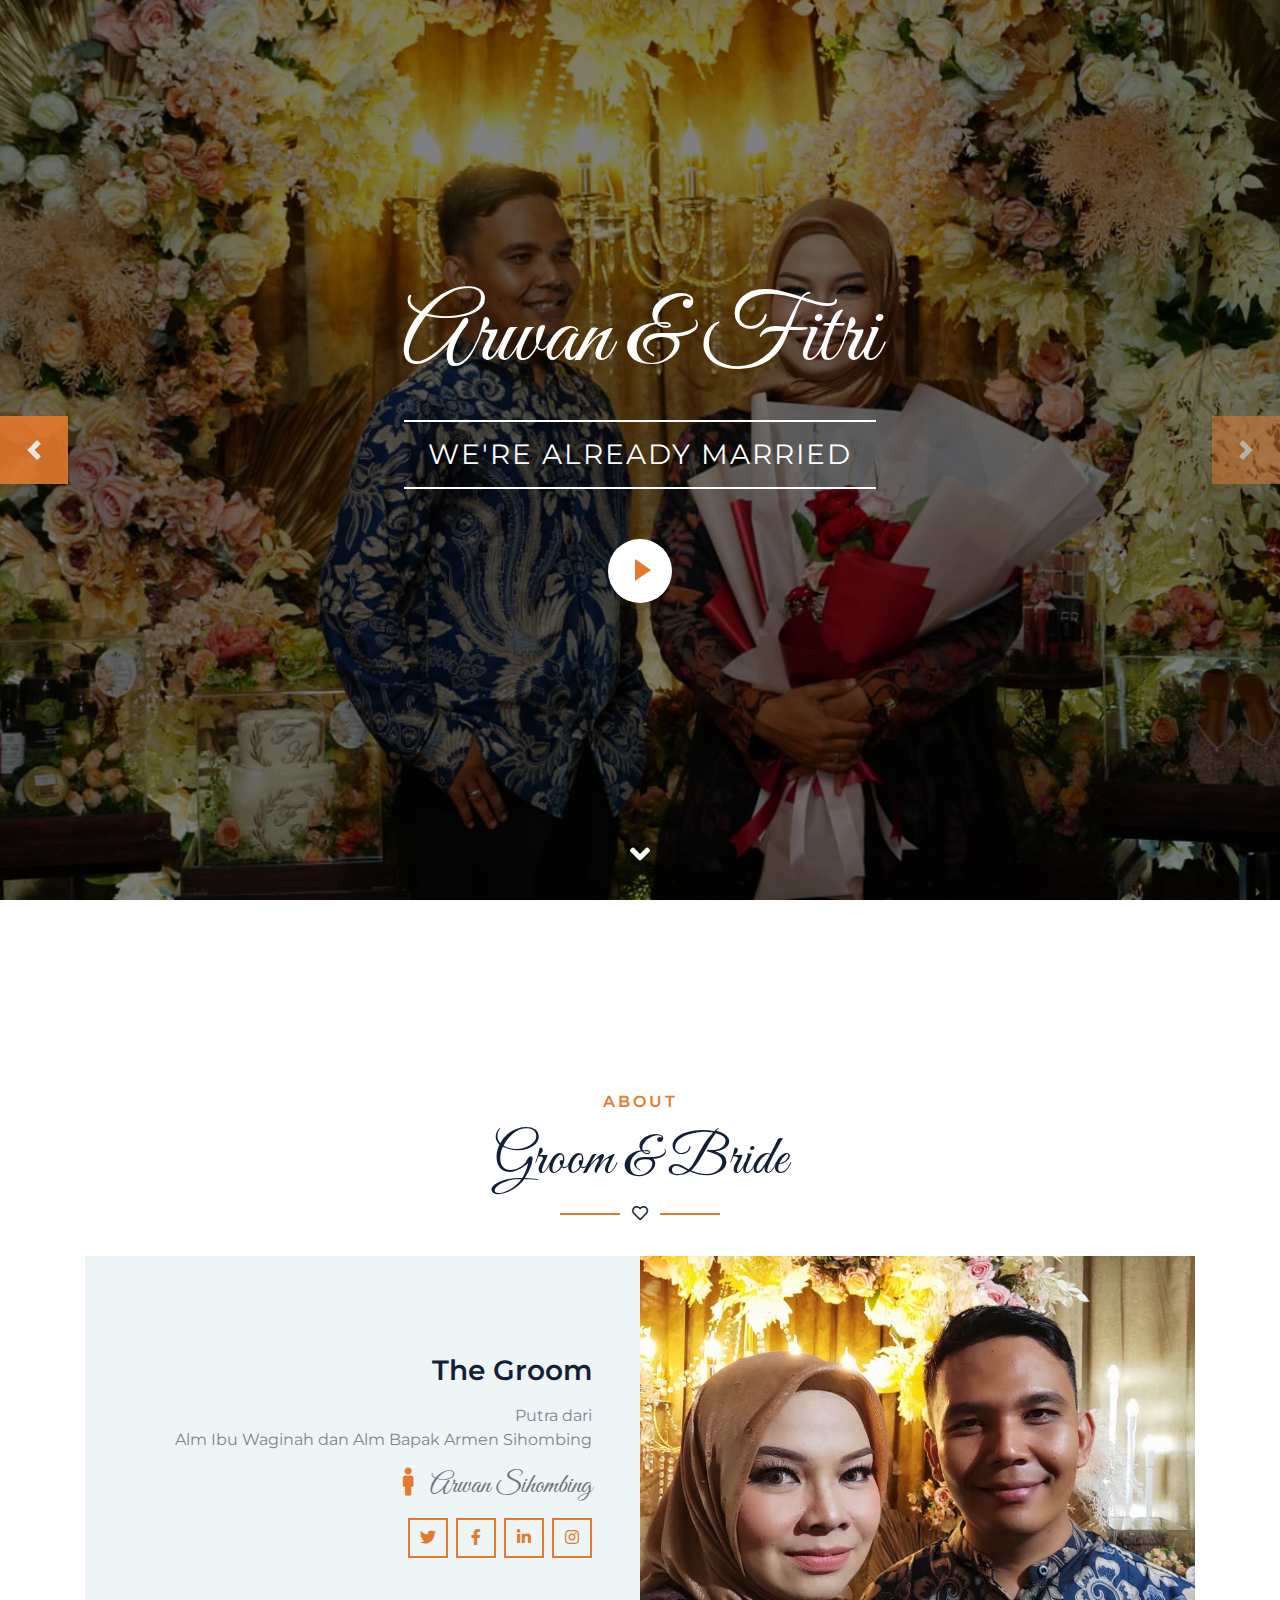
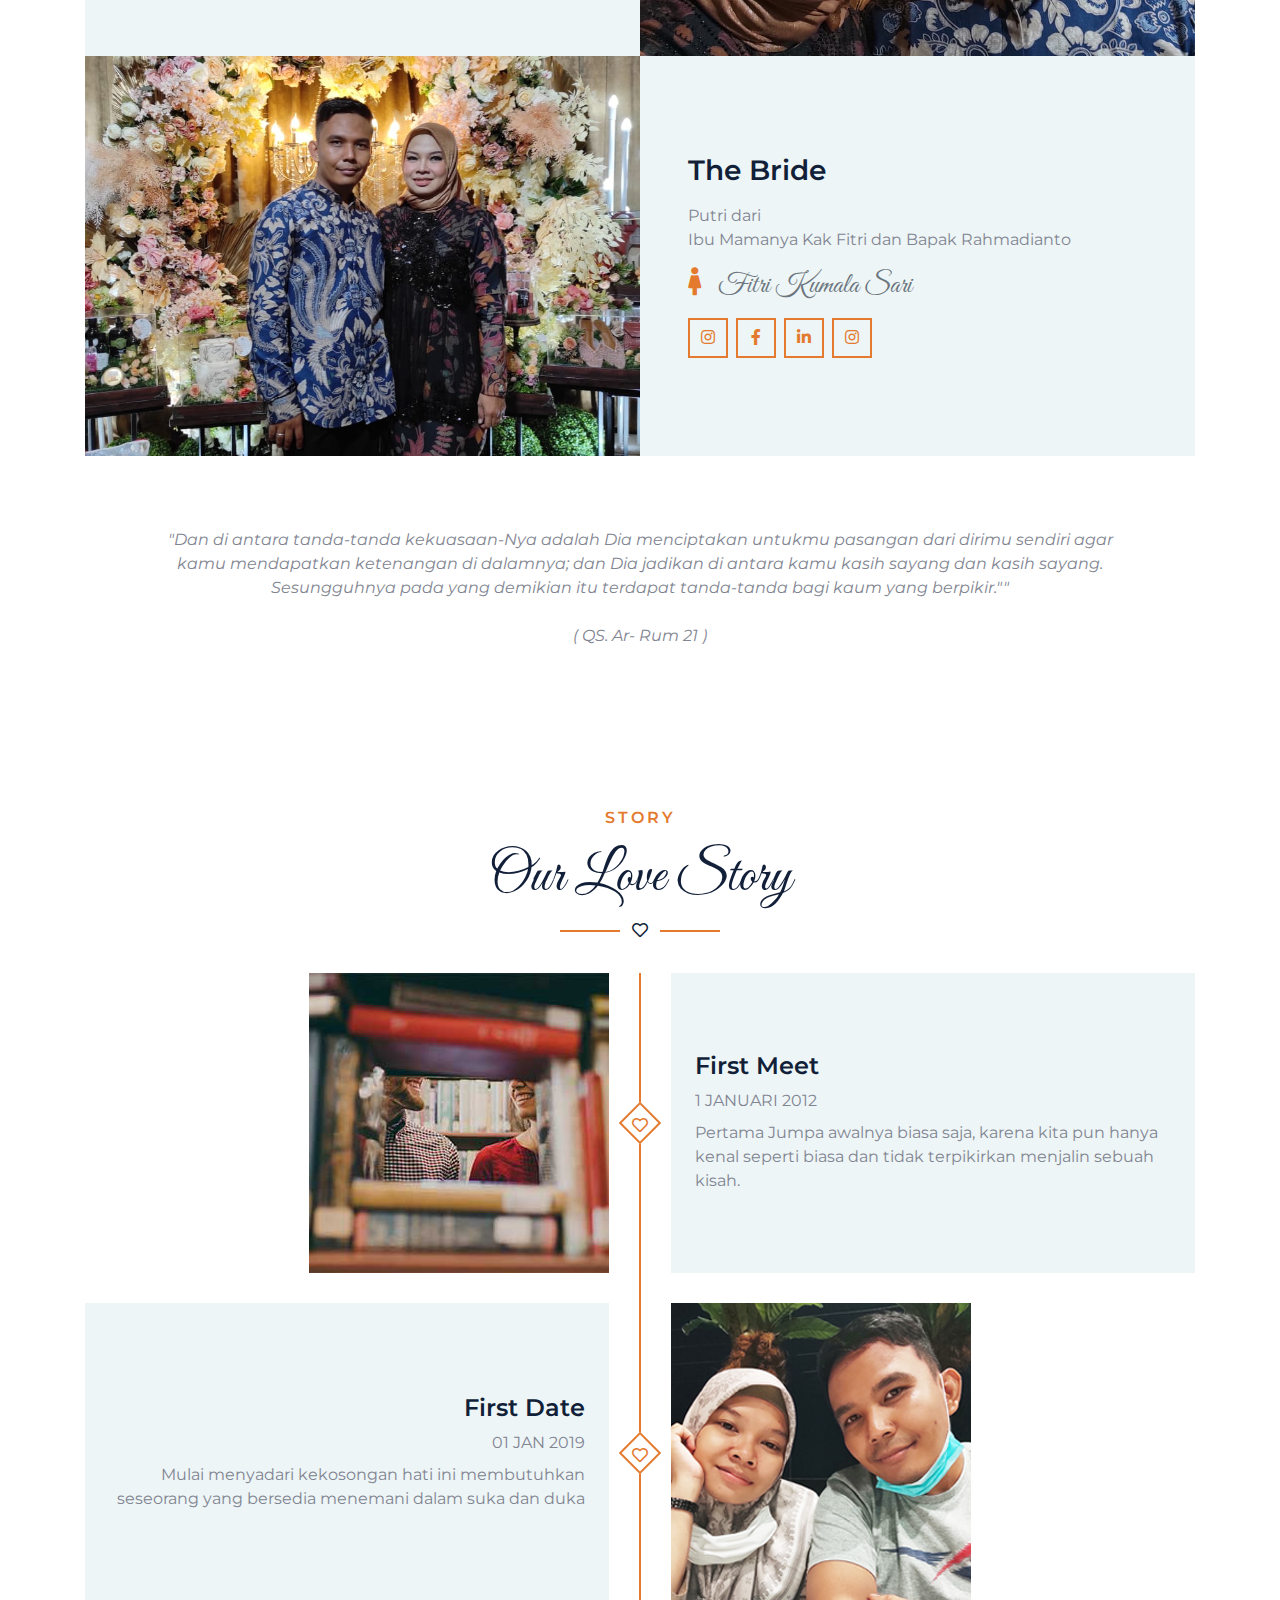
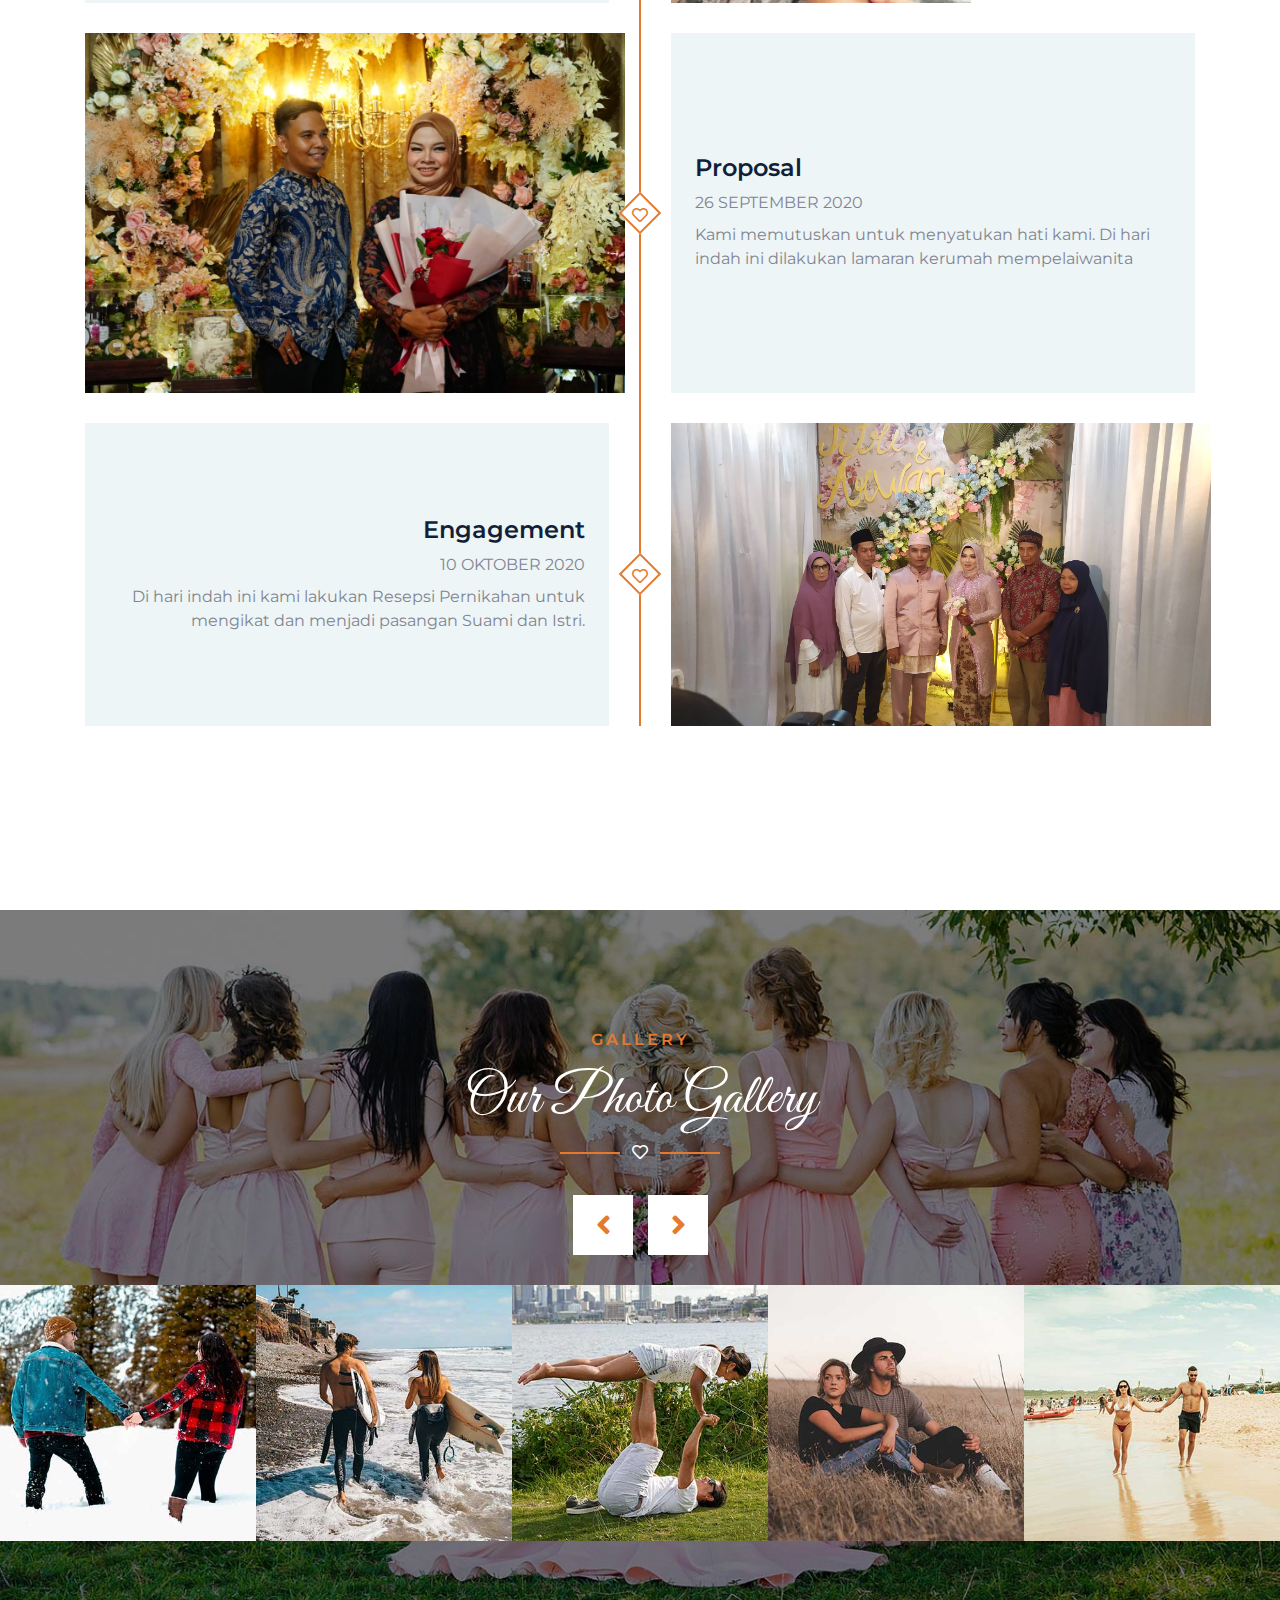
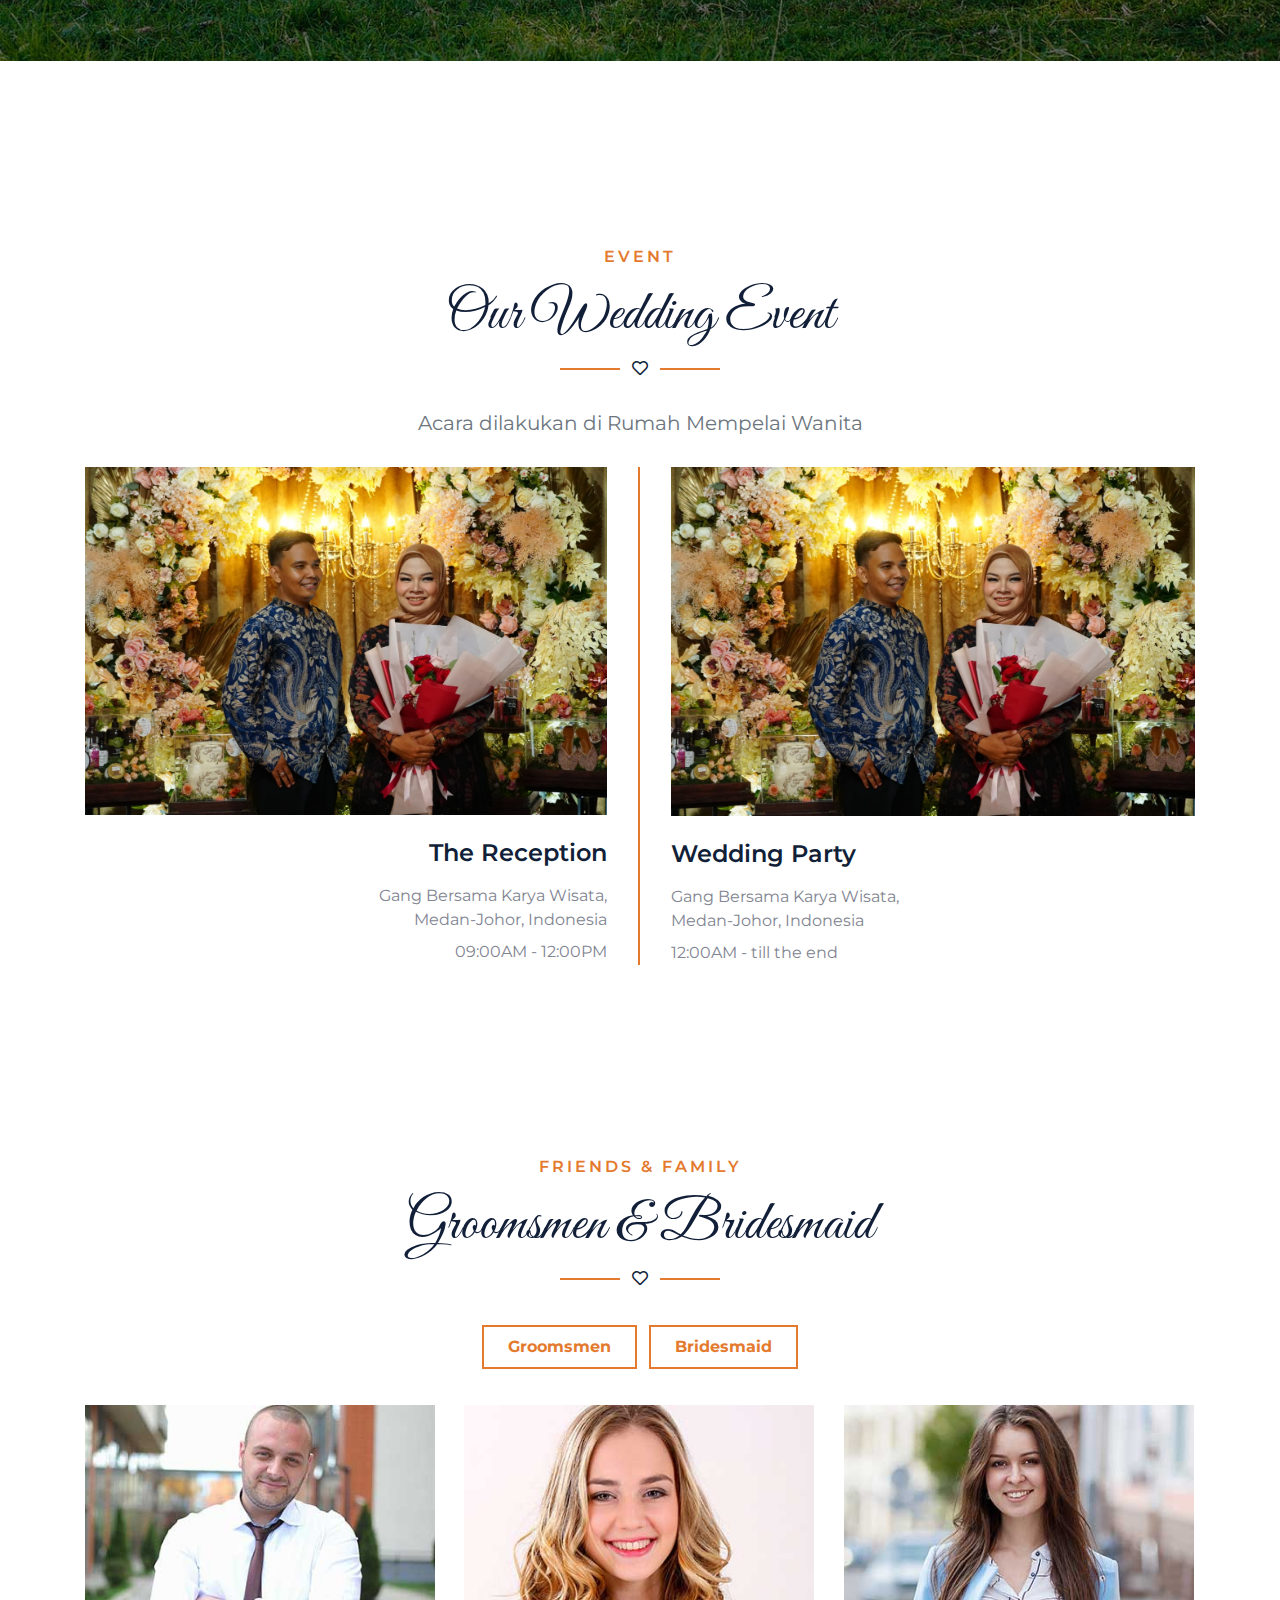
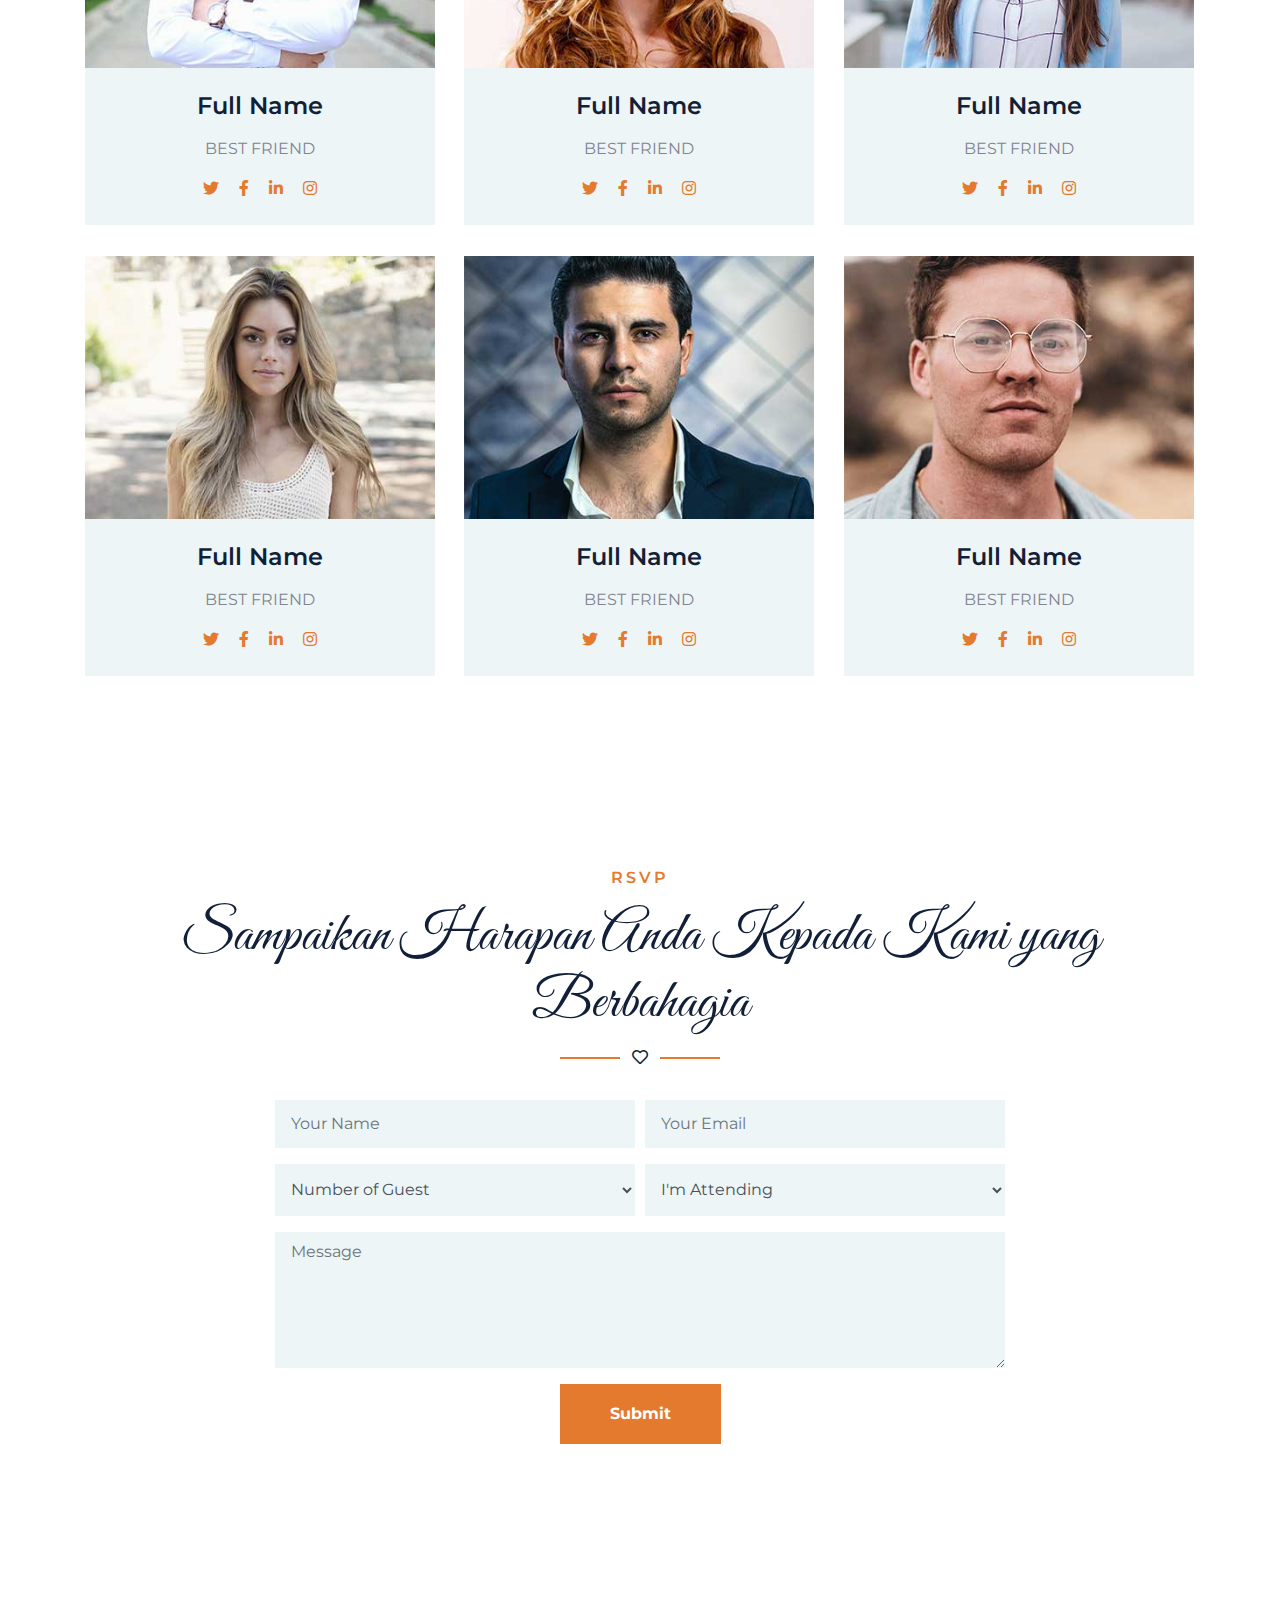
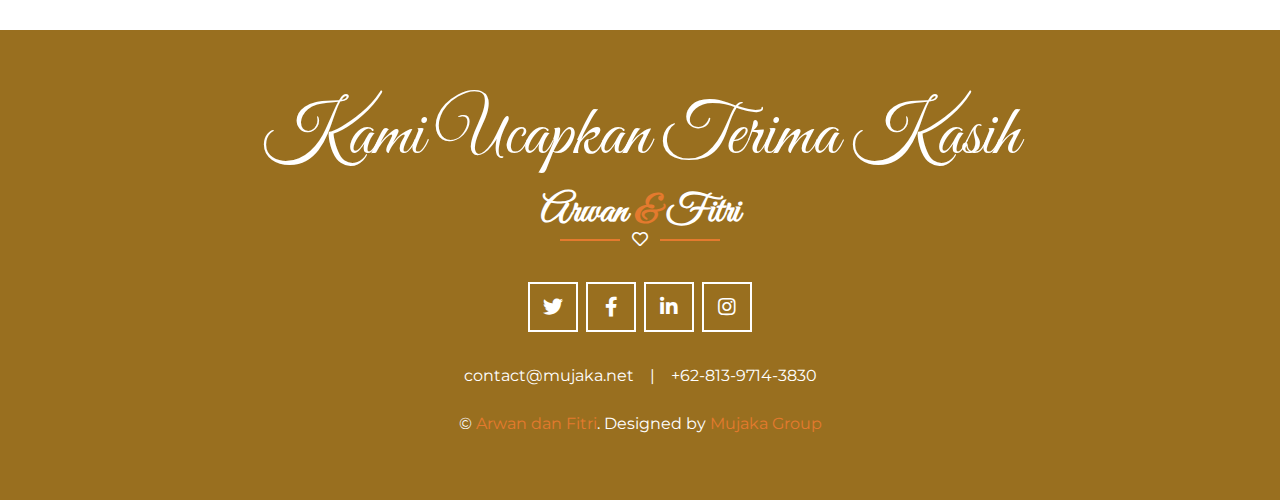
==== commit f176049c: "add wed 2" ====
--- a/wedding1/index.html
+++ b/wedding1/index.html
@@ -71,7 +71,7 @@
                                 <h3 class="text-uppercase font-weight-normal text-white m-0" style="letter-spacing: 2px;">We're already married</h3>
                             </div>
                             <button type="button" class="btn-play mx-auto" data-toggle="modal"
-                                data-src="https://youtu.be/7ZTolmEWSuM" data-target="#videoModal">
+                                data-src="https://www.youtube.com/embed/7ZTolmEWSuM" data-target="#videoModal">
                                 <span></span>
                             </button>
                         </div>
@@ -86,7 +86,7 @@
                                 <h3 class="text-uppercase font-weight-normal text-white m-0" style="letter-spacing: 2px;">We're already married</h3>
                             </div>
                             <button type="button" class="btn-play mx-auto" data-toggle="modal"
-                                data-src="https://youtu.be/7ZTolmEWSuM" data-target="#videoModal">
+                                data-src="https://www.youtube.com/embed/7ZTolmEWSuM" data-target="#videoModal">
                                 <span></span>
                             </button>
                         </div>
@@ -207,7 +207,7 @@
                         <div class="h-100 d-flex flex-column justify-content-center bg-secondary p-4 ml-md-3">
                             <h4 class="mb-2">First Meet</h4>
                             <p class="text-uppercase mb-2">1 Januari 2012</p>
-                            <p class="m-0">Pertama Jumpa awalnya biasa saja, karena kita pun hanya kenal seperti biasa dan tidak ingin menjalin sebuah kisah.</p>
+                            <p class="m-0">Pertama Jumpa awalnya biasa saja, karena kita pun hanya kenal seperti biasa dan tidak terpikirkan menjalin sebuah kisah.</p>
                         </div>
                     </div>
                 </div>
@@ -217,7 +217,7 @@
                             <h4 class="mb-2">First Date</h4>
                             <p class="text-uppercase mb-2">01 Jan 2019</p>
                             <p class="m-0">
-                                Mulai menyadari kekosongan hati ini membutuhkan seseorang yang menerima apa adanya
+                                Mulai menyadari kekosongan hati ini membutuhkan seseorang yang bersedia menemani dalam suka dan duka
                             </p>
                         </div>
                     </div>
@@ -240,7 +240,7 @@
                 <div class="row">
                     <div class="col-md-6 text-center text-md-right">
                         <div class="h-100 d-flex flex-column justify-content-center bg-secondary p-4 mr-md-3">
-                            <h4 class="mb-2">Enagagement</h4>
+                            <h4 class="mb-2">Engagement</h4>
                             <p class="text-uppercase mb-2">10 Oktober 2020</p>
                             <p class="m-0">Di hari indah ini kami lakukan Resepsi Pernikahan untuk mengikat dan menjadi pasangan Suami dan Istri.</p>
                         </div>
